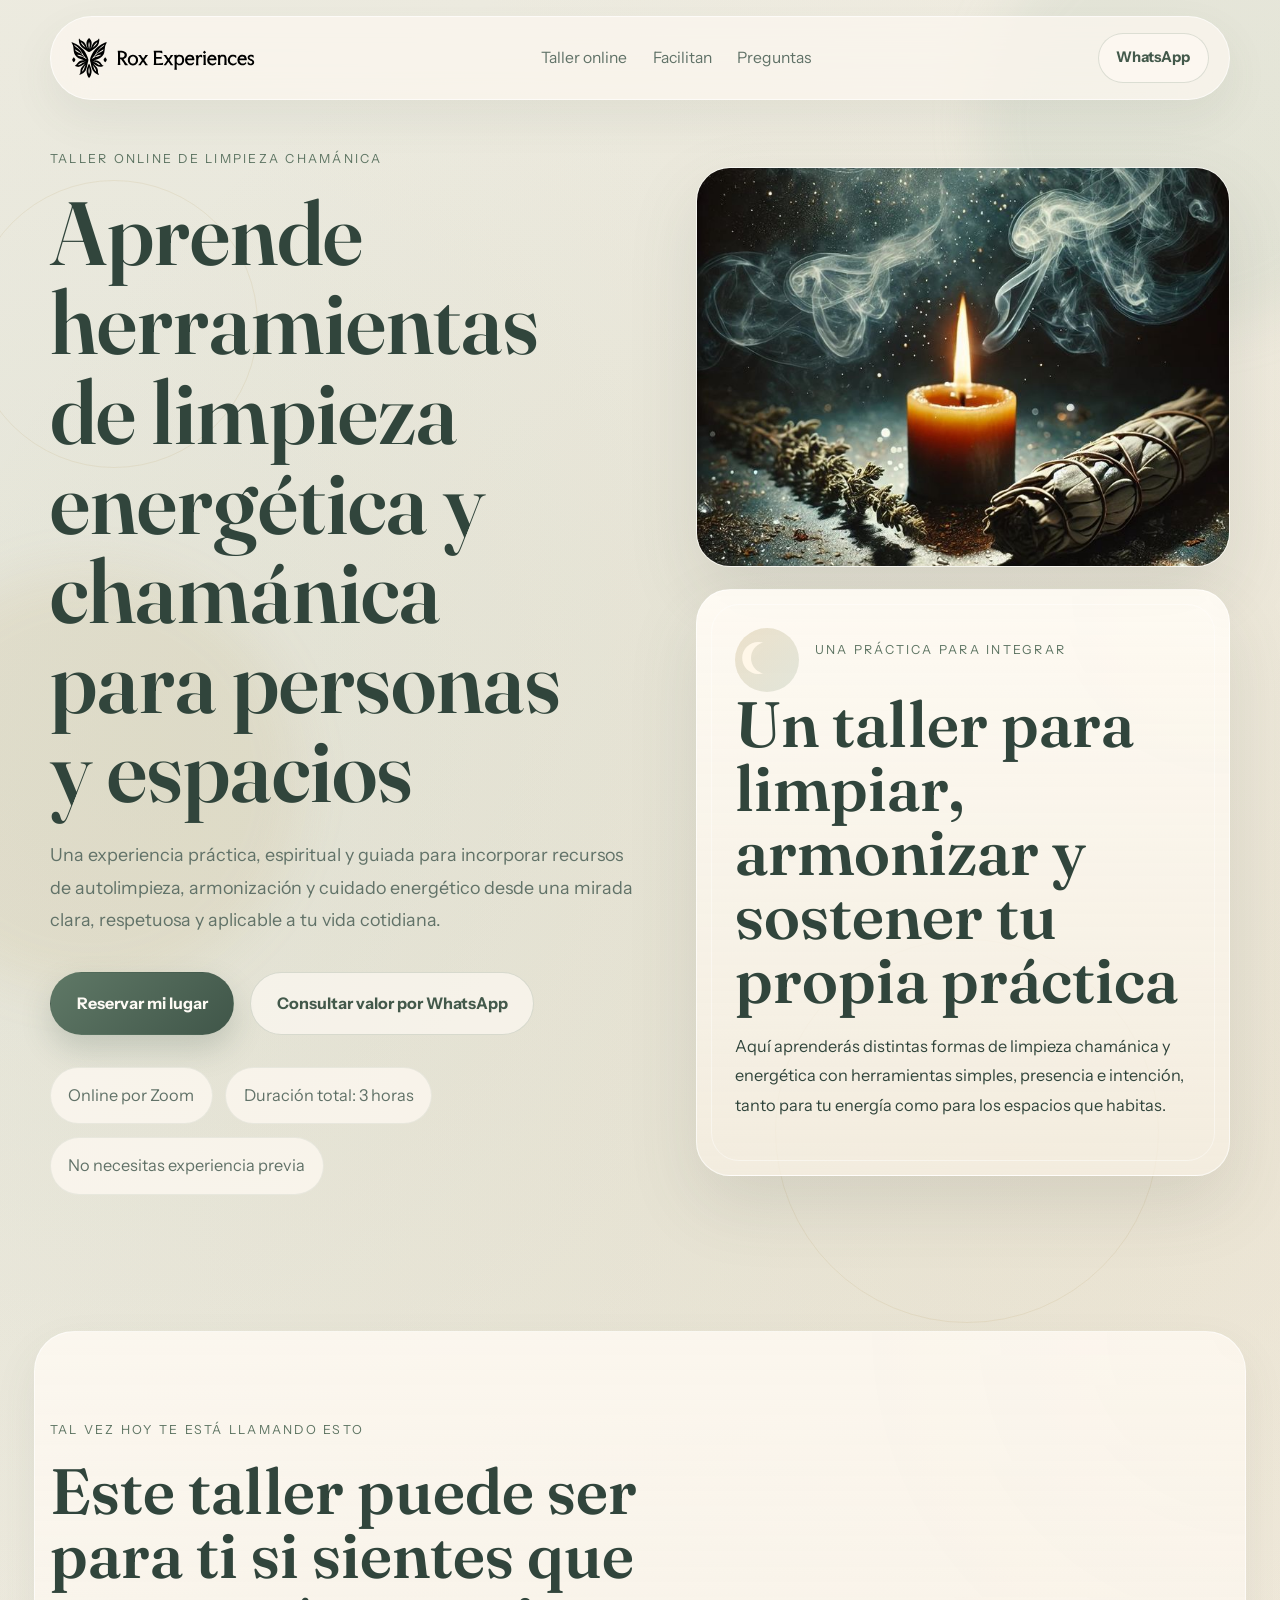
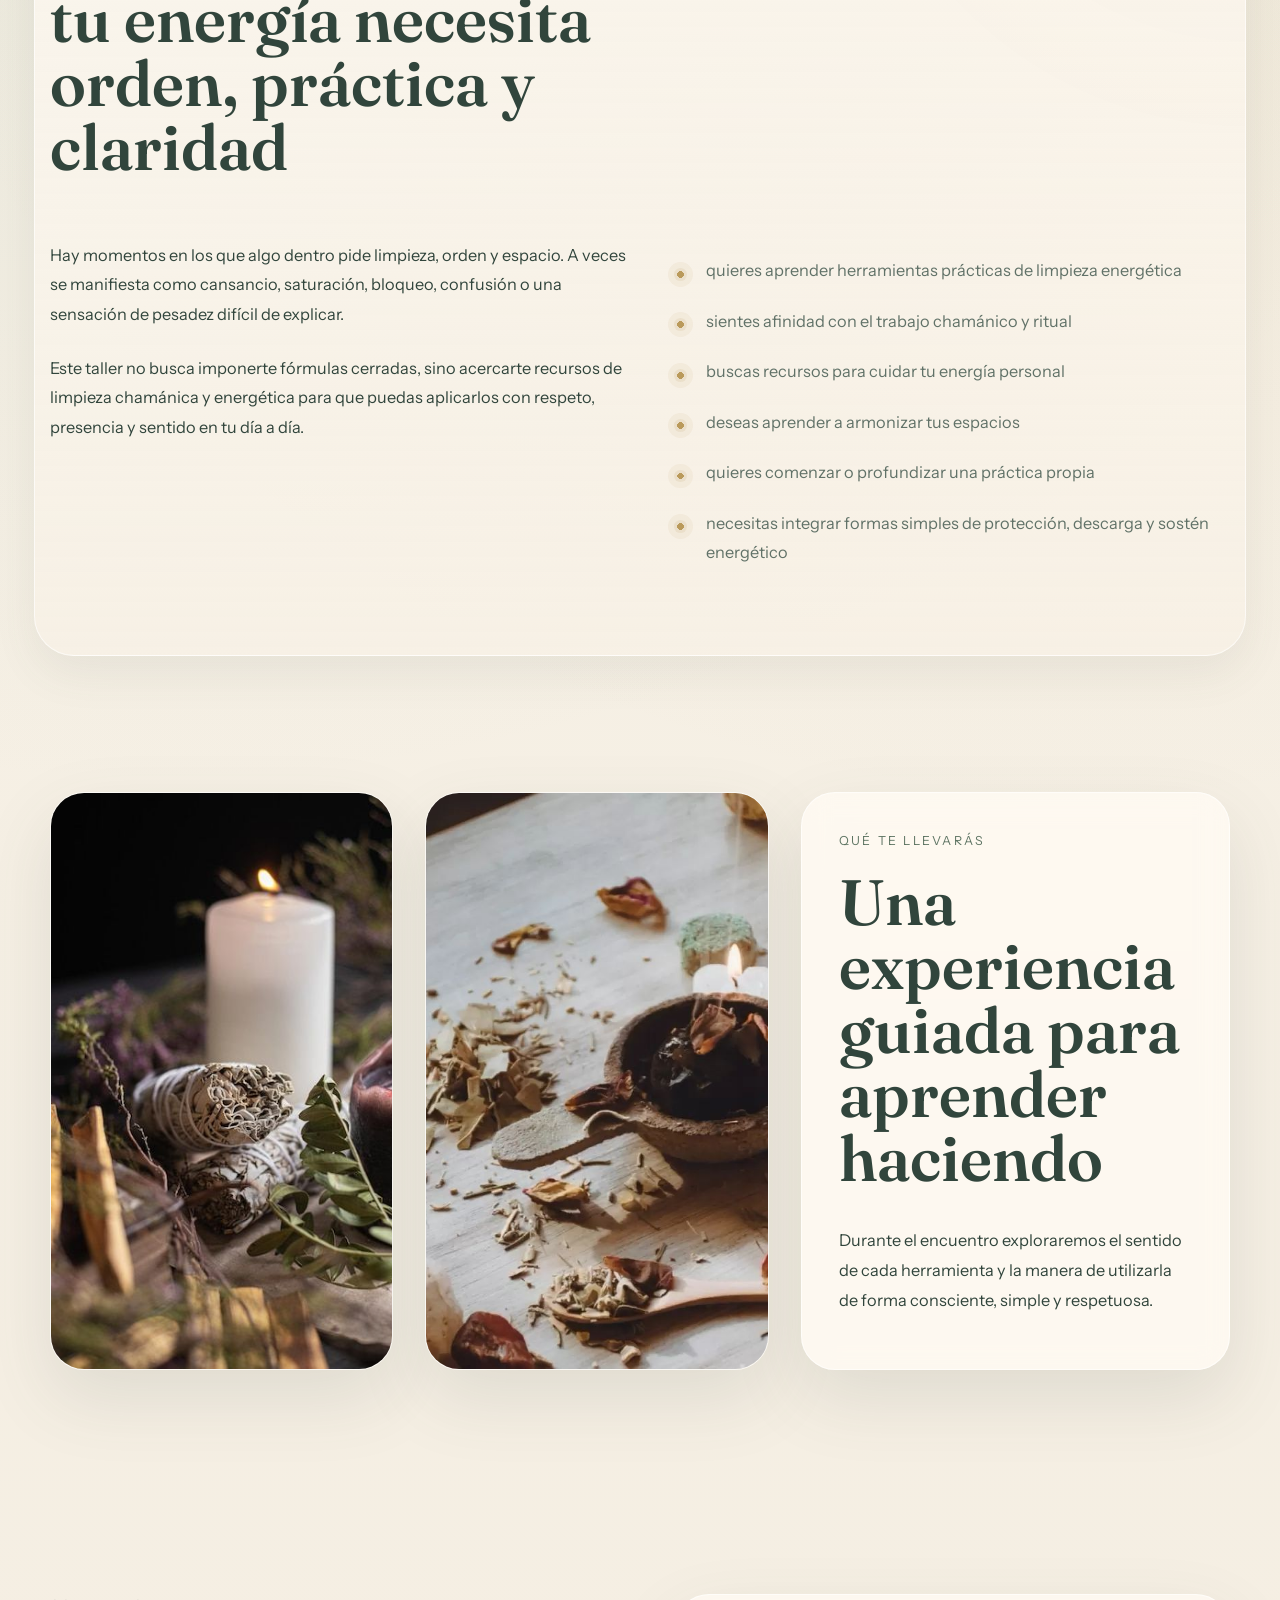
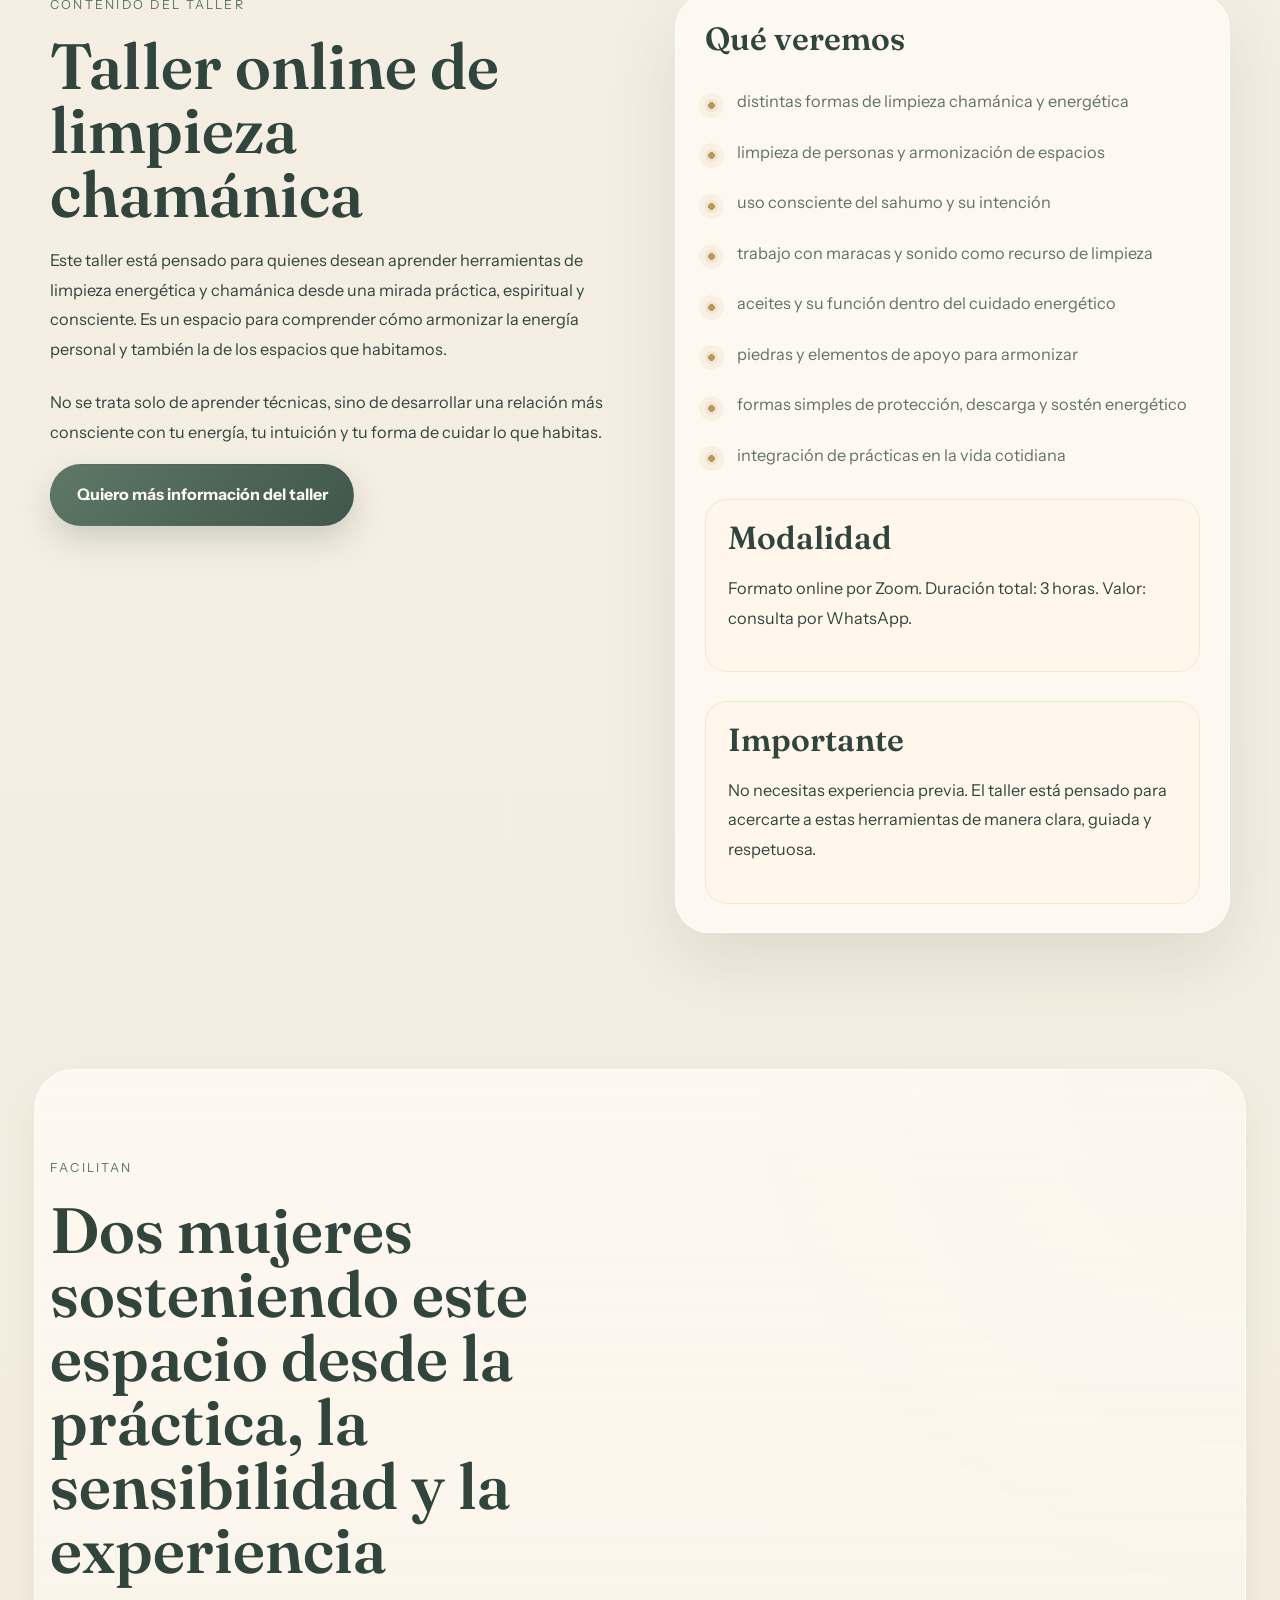
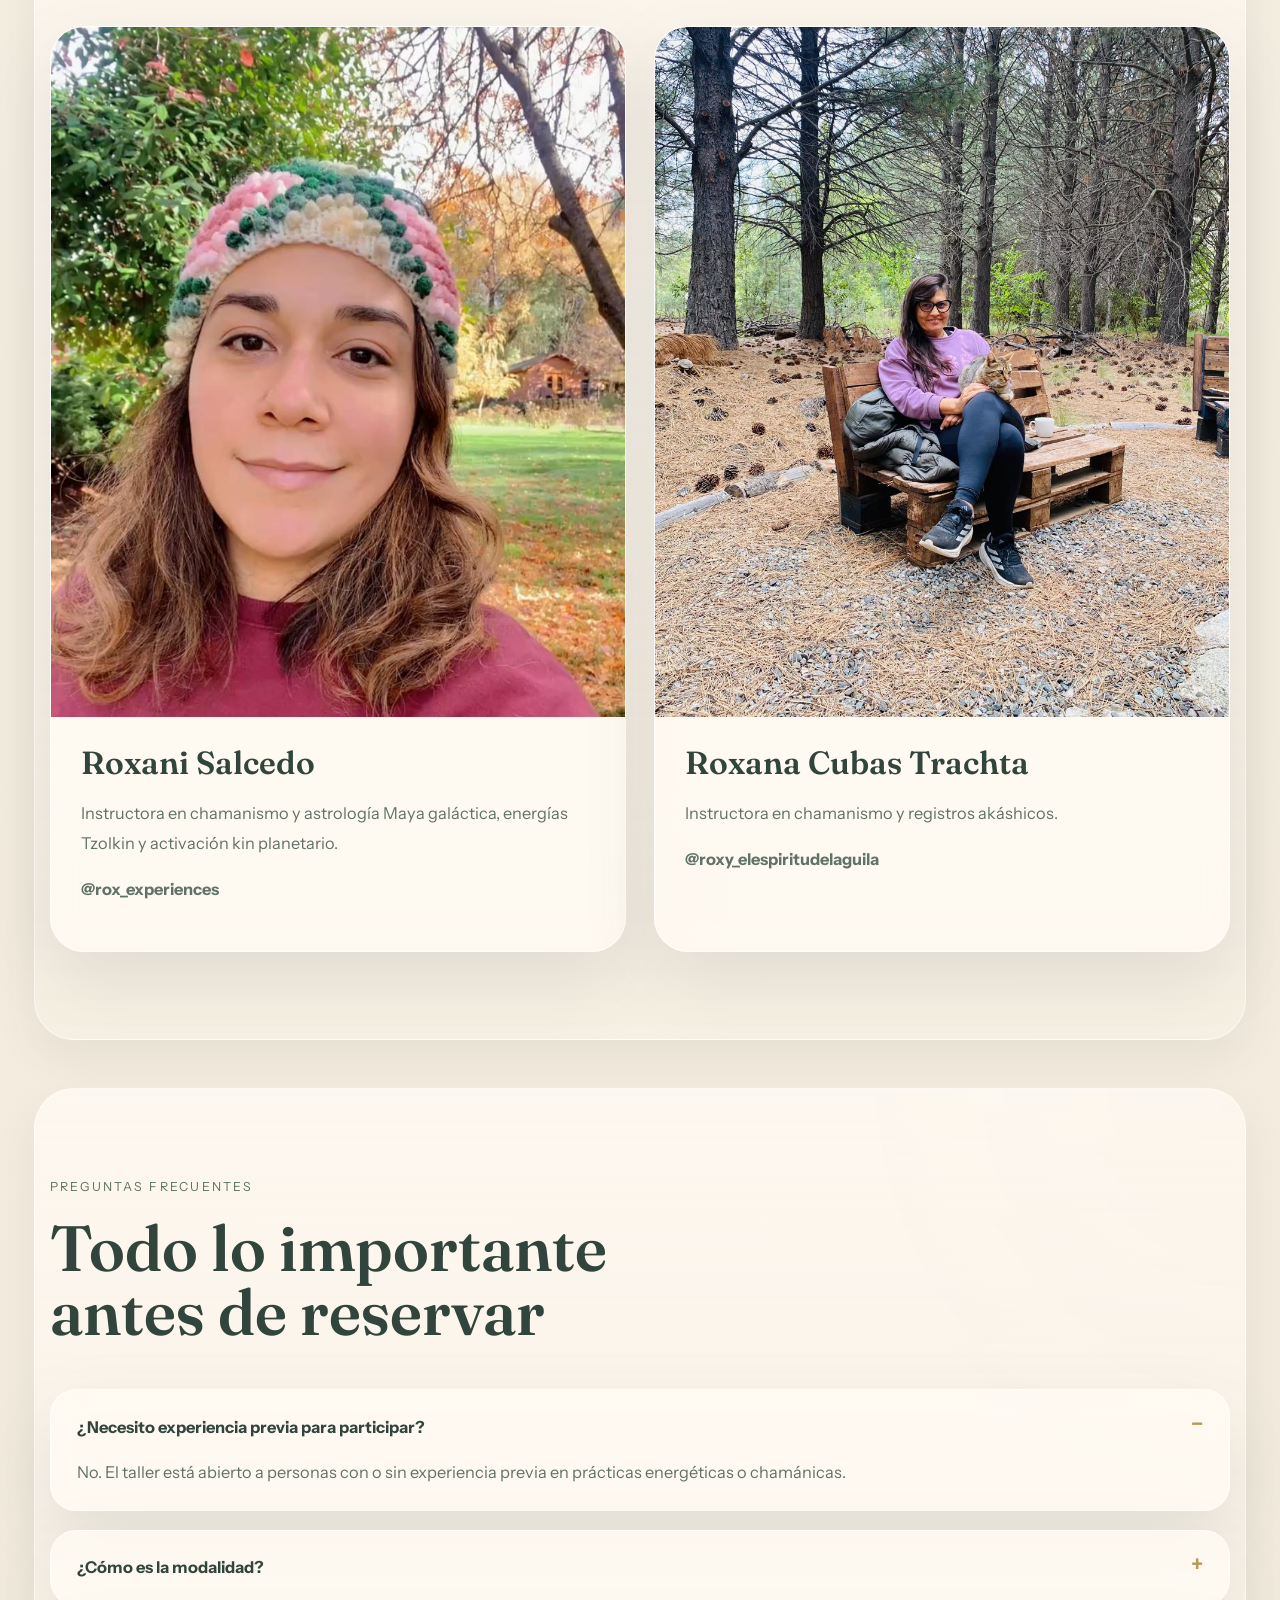
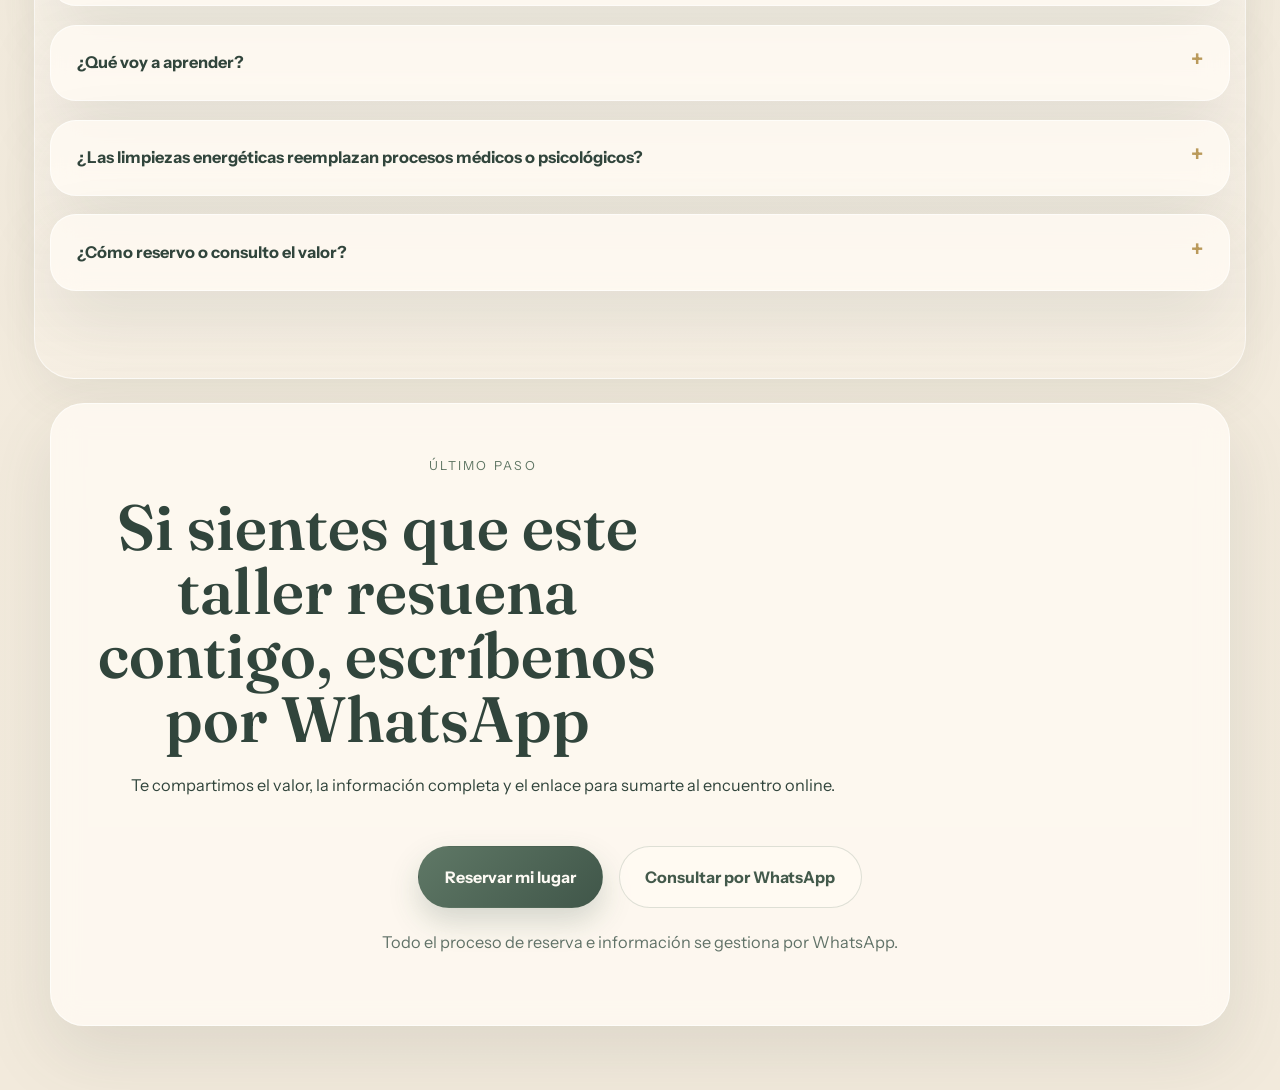
==== index.html @ ad27ef4a "Initial landing page for workshop" ====
<!DOCTYPE html>
<html lang="es">
  <head>
    <meta charset="UTF-8" />
    <meta name="viewport" content="width=device-width, initial-scale=1.0" />
    <title>Rox Experiences | Taller online de limpieza chamánica</title>
    <meta
      name="description"
      content="Taller online de limpieza chamánica para aprender herramientas de autolimpieza y armonización de personas y espacios."
    />
    <link rel="preconnect" href="https://fonts.googleapis.com" />
    <link rel="preconnect" href="https://fonts.gstatic.com" crossorigin />
    <link
      href="https://fonts.googleapis.com/css2?family=Fraunces:opsz,wght@9..144,500;9..144,600;9..144,700&family=Instrument+Sans:wght@400;500;600;700&display=swap"
      rel="stylesheet"
    />
    <link rel="stylesheet" href="styles.css" />
  </head>
  <body>
    <div class="page-shell">
      <header class="site-header">
        <a class="brand brand-logo" href="#top" aria-label="Rox Experiences">
          <img src="logo-rox-horizontal.svg" alt="Rox Experiences" />
        </a>
        <nav class="site-nav" aria-label="Principal">
          <a href="#taller">Taller online</a>
          <a href="#facilitan">Facilitan</a>
          <a href="#faq">Preguntas</a>
        </nav>
        <a
          class="button button-small button-outline"
          href="https://wa.me/5491169047724?text=Hola%20Rox%2C%20quiero%20informaci%C3%B3n%20del%20taller%20online%20de%20limpieza%20cham%C3%A1nica."
          target="_blank"
          rel="noreferrer"
          >WhatsApp</a
        >
      </header>

      <main id="top">
        <section class="hero section">
          <div class="hero-orbit hero-orbit-left" aria-hidden="true"></div>
          <div class="hero-orbit hero-orbit-right" aria-hidden="true"></div>

          <div class="hero-copy">
            <p class="eyebrow">Taller online de limpieza chamánica</p>
            <h1>Aprende herramientas de limpieza energética y chamánica para personas y espacios</h1>
            <p class="lead">
              Una experiencia práctica, espiritual y guiada para incorporar recursos de
              autolimpieza, armonización y cuidado energético desde una mirada clara,
              respetuosa y aplicable a tu vida cotidiana.
            </p>
            <div class="hero-actions">
              <a
                class="button"
                href="https://wa.me/5491169047724?text=Hola%20Rox%2C%20quiero%20reservar%20mi%20lugar%20en%20el%20taller%20online%20de%20limpieza%20cham%C3%A1nica."
                target="_blank"
                rel="noreferrer"
                >Reservar mi lugar</a
              >
              <a
                class="button button-outline"
                href="https://wa.me/5491169047724?text=Hola%20Rox%2C%20quiero%20consultar%20el%20valor%20y%20m%C3%A1s%20informaci%C3%B3n%20del%20taller%20online."
                target="_blank"
                rel="noreferrer"
                >Consultar valor por WhatsApp</a
              >
            </div>
            <ul class="hero-highlights" aria-label="Datos del taller">
              <li>Online por Zoom</li>
              <li>Duración total: 3 horas</li>
              <li>No necesitas experiencia previa</li>
            </ul>
          </div>

          <div class="hero-visual">
            <figure class="hero-image-card hero-image-card-wide">
              <img src="limpieza-hero.jpg" alt="Elementos de limpieza energética y sahumo" />
            </figure>
            <div class="hero-card">
              <div class="hero-card-top">
                <div class="symbol symbol-moon" aria-hidden="true"></div>
                <p class="card-kicker">Una práctica para integrar</p>
              </div>
              <h2>Un taller para limpiar, armonizar y sostener tu propia práctica</h2>
              <p>
                Aquí aprenderás distintas formas de limpieza chamánica y energética con
                herramientas simples, presencia e intención, tanto para tu energía como
                para los espacios que habitas.
              </p>
            </div>
          </div>
        </section>

        <section class="section section-soft" id="identificacion">
          <div class="section-heading">
            <p class="eyebrow">Tal vez hoy te está llamando esto</p>
            <h2>Este taller puede ser para ti si sientes que tu energía necesita orden, práctica y claridad</h2>
          </div>
          <div class="two-column spacious-grid">
            <div class="text-block">
              <p>
                Hay momentos en los que algo dentro pide limpieza, orden y espacio. A
                veces se manifiesta como cansancio, saturación, bloqueo, confusión o una
                sensación de pesadez difícil de explicar.
              </p>
              <p>
                Este taller no busca imponerte fórmulas cerradas, sino acercarte recursos
                de limpieza chamánica y energética para que puedas aplicarlos con respeto,
                presencia y sentido en tu día a día.
              </p>
            </div>
            <ul class="check-list spacious-list">
              <li>quieres aprender herramientas prácticas de limpieza energética</li>
              <li>sientes afinidad con el trabajo chamánico y ritual</li>
              <li>buscas recursos para cuidar tu energía personal</li>
              <li>deseas aprender a armonizar tus espacios</li>
              <li>quieres comenzar o profundizar una práctica propia</li>
              <li>necesitas integrar formas simples de protección, descarga y sostén energético</li>
            </ul>
          </div>
        </section>

        <section class="section image-band-section">
          <div class="image-band">
            <figure class="ritual-shot tall">
              <img src="limpieza-ritual.jpg" alt="Sahumo, vela y elementos rituales" />
            </figure>
            <figure class="ritual-shot">
              <img src="limpieza-detalle.jpg" alt="Detalle de elementos para una práctica de limpieza" />
            </figure>
            <div class="ritual-copy">
              <p class="eyebrow">Qué te llevarás</p>
              <h2>Una experiencia guiada para aprender haciendo</h2>
              <p>
                Durante el encuentro exploraremos el sentido de cada herramienta y la
                manera de utilizarla de forma consciente, simple y respetuosa.
              </p>
            </div>
          </div>
        </section>

        <section class="section" id="taller">
          <div class="detail-layout workshop-layout">
            <div class="detail-copy">
              <p class="eyebrow">Contenido del taller</p>
              <h2>Taller online de limpieza chamánica</h2>
              <p>
                Este taller está pensado para quienes desean aprender herramientas de
                limpieza energética y chamánica desde una mirada práctica, espiritual y
                consciente. Es un espacio para comprender cómo armonizar la energía
                personal y también la de los espacios que habitamos.
              </p>
              <p>
                No se trata solo de aprender técnicas, sino de desarrollar una relación
                más consciente con tu energía, tu intuición y tu forma de cuidar lo que
                habitas.
              </p>
              <a
                class="button"
                href="https://wa.me/5491169047724?text=Hola%20Rox%2C%20quiero%20m%C3%A1s%20informaci%C3%B3n%20del%20taller%20online%20de%20limpieza%20cham%C3%A1nica."
                target="_blank"
                rel="noreferrer"
                >Quiero más información del taller</a
              >
            </div>

            <aside class="detail-panel detail-panel-wide">
              <div class="panel-block">
                <h3>Qué veremos</h3>
                <ul class="check-list spacious-list">
                  <li>distintas formas de limpieza chamánica y energética</li>
                  <li>limpieza de personas y armonización de espacios</li>
                  <li>uso consciente del sahumo y su intención</li>
                  <li>trabajo con maracas y sonido como recurso de limpieza</li>
                  <li>aceites y su función dentro del cuidado energético</li>
                  <li>piedras y elementos de apoyo para armonizar</li>
                  <li>formas simples de protección, descarga y sostén energético</li>
                  <li>integración de prácticas en la vida cotidiana</li>
                </ul>
              </div>
              <div class="panel-block panel-note">
                <h3>Modalidad</h3>
                <p>Formato online por Zoom. Duración total: 3 horas. Valor: consulta por WhatsApp.</p>
              </div>
              <div class="panel-block panel-note">
                <h3>Importante</h3>
                <p>
                  No necesitas experiencia previa. El taller está pensado para acercarte a
                  estas herramientas de manera clara, guiada y respetuosa.
                </p>
              </div>
            </aside>
          </div>
        </section>

        <section class="section section-soft" id="facilitan">
          <div class="section-heading narrow">
            <p class="eyebrow">Facilitan</p>
            <h2>Dos mujeres sosteniendo este espacio desde la práctica, la sensibilidad y la experiencia</h2>
          </div>

          <div class="facilitators-grid">
            <article class="facilitator-card">
              <figure class="facilitator-photo">
                <img src="roxani-salcedo.jpeg" alt="Roxani Salcedo" />
              </figure>
              <div class="facilitator-copy">
                <h3>Roxani Salcedo</h3>
                <p>
                  Instructora en chamanismo y astrología Maya galáctica, energías Tzolkin
                  y activación kin planetario.
                </p>
                <p class="facilitator-handle">@rox_experiences</p>
              </div>
            </article>

            <article class="facilitator-card">
              <figure class="facilitator-photo">
                <img src="roxana-cubas-trachta.jpeg" alt="Roxana Cubas Trachta" />
              </figure>
              <div class="facilitator-copy">
                <h3>Roxana Cubas Trachta</h3>
                <p>Instructora en chamanismo y registros akáshicos.</p>
                <p class="facilitator-handle">@roxy_elespiritudelaguila</p>
              </div>
            </article>
          </div>
        </section>

        <section class="section section-soft" id="faq">
          <div class="section-heading narrow">
            <p class="eyebrow">Preguntas frecuentes</p>
            <h2>Todo lo importante antes de reservar</h2>
          </div>
          <div class="faq-list">
            <details open>
              <summary>¿Necesito experiencia previa para participar?</summary>
              <p>
                No. El taller está abierto a personas con o sin experiencia previa en
                prácticas energéticas o chamánicas.
              </p>
            </details>
            <details>
              <summary>¿Cómo es la modalidad?</summary>
              <p>El taller se realiza online por Zoom y tiene una duración total de 3 horas.</p>
            </details>
            <details>
              <summary>¿Qué voy a aprender?</summary>
              <p>
                Aprenderás distintas formas de limpieza chamánica y energética para
                personas y espacios, junto con herramientas simples de armonización,
                protección y cuidado energético.
              </p>
            </details>
            <details>
              <summary>¿Las limpiezas energéticas reemplazan procesos médicos o psicológicos?</summary>
              <p>
                No. Esta propuesta acompaña desde una mirada energética y espiritual, pero
                no reemplaza procesos médicos, psiquiátricos o psicológicos cuando estos
                son necesarios.
              </p>
            </details>
            <details>
              <summary>¿Cómo reservo o consulto el valor?</summary>
              <p>
                Puedes hacerlo directamente desde los botones de esta página. Todos te
                llevan a WhatsApp para recibir la información y reservar tu lugar.
              </p>
            </details>
          </div>
        </section>

        <section class="section final-cta" id="cta-final">
          <div class="section-heading narrow">
            <p class="eyebrow">Último paso</p>
            <h2>Si sientes que este taller resuena contigo, escríbenos por WhatsApp</h2>
            <p>
              Te compartimos el valor, la información completa y el enlace para sumarte al
              encuentro online.
            </p>
          </div>
          <div class="cta-actions">
            <a
              class="button"
              href="https://wa.me/5491169047724?text=Hola%20Rox%2C%20quiero%20reservar%20mi%20lugar%20en%20el%20taller%20online%20de%20limpieza%20cham%C3%A1nica."
              target="_blank"
              rel="noreferrer"
              >Reservar mi lugar</a
            >
            <a
              class="button button-outline"
              href="https://wa.me/5491169047724?text=Hola%20Rox%2C%20quiero%20consultar%20el%20valor%20del%20taller%20online%20de%20limpieza%20cham%C3%A1nica."
              target="_blank"
              rel="noreferrer"
              >Consultar por WhatsApp</a
            >
          </div>
          <p class="cta-note">Todo el proceso de reserva e información se gestiona por WhatsApp.</p>
        </section>
      </main>
    </div>

    <script src="script.js"></script>
  </body>
</html>
---- styles.css ----
:root {
  --bg: #f5efe4;
  --surface: rgba(255, 250, 243, 0.82);
  --surface-strong: rgba(255, 251, 246, 0.92);
  --text: #31453c;
  --muted: #617268;
  --sage: #a4b8a5;
  --sage-deep: #5d7462;
  --forest: #43594b;
  --gold: #ba9a5b;
  --gold-soft: rgba(186, 154, 91, 0.18);
  --line: rgba(90, 111, 94, 0.14);
  --shadow: 0 28px 70px rgba(79, 88, 78, 0.13);
  --shadow-soft: 0 18px 44px rgba(79, 88, 78, 0.08);
  --radius: 34px;
  --radius-small: 22px;
  --container: min(1180px, calc(100vw - 2rem));
}

* {
  box-sizing: border-box;
}

html {
  scroll-behavior: smooth;
}

body {
  margin: 0;
  font-family: "Instrument Sans", sans-serif;
  background:
    radial-gradient(circle at 12% 10%, rgba(164, 184, 165, 0.24), transparent 24%),
    radial-gradient(circle at 85% 15%, rgba(186, 154, 91, 0.12), transparent 20%),
    linear-gradient(180deg, #f7f2e8 0%, #f2eadc 100%);
  color: var(--text);
  line-height: 1.82;
  overflow-x: hidden;
}

body::before,
body::after {
  content: "";
  position: fixed;
  z-index: -1;
  width: 420px;
  height: 420px;
  border-radius: 50%;
  filter: blur(24px);
  pointer-events: none;
}

body::before {
  top: -10%;
  right: -120px;
  background: rgba(164, 184, 165, 0.16);
}

body::after {
  bottom: -10%;
  left: -120px;
  background: rgba(186, 154, 91, 0.1);
}

a {
  color: inherit;
  text-decoration: none;
}

img {
  max-width: 100%;
}

.page-shell {
  width: var(--container);
  margin: 0 auto;
  padding-bottom: 4rem;
  position: relative;
}

.site-header {
  position: sticky;
  top: 1rem;
  z-index: 20;
  display: flex;
  align-items: center;
  justify-content: space-between;
  gap: 1rem;
  margin: 1rem auto 0;
  padding: 1rem 1.25rem;
  background: rgba(251, 246, 238, 0.76);
  backdrop-filter: blur(22px);
  border: 1px solid rgba(255, 255, 255, 0.64);
  border-radius: 999px;
  box-shadow: var(--shadow-soft);
}

.brand-logo {
  display: inline-flex;
  align-items: center;
}

.brand-logo img {
  display: block;
  height: 42px;
  width: auto;
}

.site-nav {
  display: flex;
  gap: 1.6rem;
  color: var(--muted);
  font-size: 0.98rem;
}

.site-nav a:hover {
  color: var(--sage-deep);
}

.section {
  padding: 7rem 0;
}

.section-soft {
  position: relative;
}

.section-soft::before {
  content: "";
  position: absolute;
  inset: 1.5rem -1rem;
  border-radius: 40px;
  background:
    linear-gradient(180deg, rgba(255, 250, 243, 0.82), rgba(249, 242, 231, 0.58)),
    radial-gradient(circle at top right, rgba(186, 154, 91, 0.08), transparent 28%);
  border: 1px solid rgba(255, 255, 255, 0.6);
  box-shadow: var(--shadow-soft);
  z-index: -1;
}

.hero {
  position: relative;
  display: grid;
  grid-template-columns: 1.05fr 0.95fr;
  gap: 3.5rem;
  align-items: center;
  min-height: calc(100vh - 8rem);
  padding-top: 3rem;
}

.hero-orbit {
  position: absolute;
  border-radius: 50%;
  border: 1px solid rgba(186, 154, 91, 0.14);
  pointer-events: none;
  animation: drift 12s ease-in-out infinite;
}

.hero-orbit-left {
  width: 18rem;
  height: 18rem;
  left: -5rem;
  top: 5rem;
}

.hero-orbit-right {
  width: 24rem;
  height: 24rem;
  right: 6%;
  bottom: -1rem;
  animation-delay: -4s;
}

.eyebrow,
.card-kicker {
  margin: 0 0 1.1rem;
  text-transform: uppercase;
  letter-spacing: 0.18em;
  font-size: 0.78rem;
  color: var(--sage-deep);
}

h1,
h2,
h3 {
  margin: 0 0 1.25rem;
  font-family: "Fraunces", serif;
  font-weight: 600;
  line-height: 1;
}

h1 {
  font-size: clamp(3.5rem, 7vw, 6rem);
  max-width: 9.5ch;
}

h2 {
  font-size: clamp(2.6rem, 5vw, 4.15rem);
  max-width: 14ch;
}

h3 {
  font-size: 2rem;
}

p,
li,
summary {
  font-size: 1.02rem;
}

.lead {
  max-width: 60ch;
  font-size: 1.12rem;
  color: var(--muted);
  margin-top: 1.5rem;
}

.hero-copy,
.hero-visual,
.hero-card,
.detail-copy,
.detail-panel,
.facilitator-card,
.faq-list details,
.final-cta,
.ritual-copy {
  animation: rise 700ms ease both;
}

.hero-visual {
  display: grid;
  gap: 1.35rem;
}

.hero-actions,
.cta-actions {
  display: flex;
  flex-wrap: wrap;
  gap: 1rem;
  margin-top: 2.2rem;
}

.button {
  display: inline-flex;
  align-items: center;
  justify-content: center;
  min-height: 54px;
  padding: 0.98rem 1.6rem;
  border-radius: 999px;
  background: linear-gradient(135deg, #5f7866 0%, #405649 100%);
  color: #fdfaf4;
  font-weight: 700;
  border: 1px solid transparent;
  box-shadow: 0 14px 30px rgba(74, 97, 81, 0.22);
  transition: transform 180ms ease, box-shadow 180ms ease;
}

.button:hover,
.button:focus-visible {
  transform: translateY(-2px);
  box-shadow: 0 20px 36px rgba(74, 97, 81, 0.28);
}

.button-outline {
  background: rgba(255, 251, 245, 0.65);
  color: var(--forest);
  border-color: rgba(93, 116, 98, 0.2);
  box-shadow: none;
}

.button-small {
  min-height: 42px;
  padding: 0.65rem 1.1rem;
  font-size: 0.92rem;
}

.hero-highlights,
.check-list {
  list-style: none;
  padding: 0;
  margin: 2rem 0 0;
}

.hero-highlights {
  display: flex;
  flex-wrap: wrap;
  gap: 0.8rem;
}

.hero-highlights li {
  padding: 0.82rem 1.08rem;
  background: rgba(255, 250, 243, 0.72);
  border-radius: 999px;
  border: 1px solid rgba(93, 116, 98, 0.1);
  color: var(--muted);
}

.check-list {
  display: grid;
  gap: 1.15rem;
}

.check-list li {
  position: relative;
  padding-left: 2rem;
  color: var(--muted);
}

.check-list li::before {
  content: "";
  position: absolute;
  left: 0;
  top: 0.72rem;
  width: 0.8rem;
  height: 0.8rem;
  border-radius: 50%;
  background: radial-gradient(circle, var(--gold) 0 35%, rgba(186, 154, 91, 0.2) 36% 100%);
  box-shadow: 0 0 0 6px rgba(186, 154, 91, 0.08);
}

.hero-card,
.detail-panel,
.facilitator-card,
.faq-list details,
.final-cta,
.ritual-copy {
  background: var(--surface);
  border: 1px solid rgba(255, 255, 255, 0.62);
  box-shadow: var(--shadow);
  backdrop-filter: blur(14px);
}

.hero-image-card,
.ritual-shot,
.facilitator-photo {
  margin: 0;
  overflow: hidden;
  border-radius: var(--radius);
  border: 1px solid rgba(255, 255, 255, 0.62);
  box-shadow: var(--shadow);
}

.hero-image-card {
  aspect-ratio: 4 / 3;
}

.hero-image-card-wide {
  min-height: 360px;
}

.hero-image-card img,
.ritual-shot img,
.facilitator-photo img {
  width: 100%;
  height: 100%;
  display: block;
  object-fit: cover;
}

.hero-card {
  position: relative;
  padding: 2.35rem;
  border-radius: var(--radius);
  background:
    linear-gradient(180deg, rgba(255, 251, 244, 0.94), rgba(246, 239, 226, 0.76)),
    radial-gradient(circle at top right, rgba(186, 154, 91, 0.1), transparent 28%);
}

.hero-card::after {
  content: "";
  position: absolute;
  inset: 14px;
  border-radius: 28px;
  border: 1px solid rgba(255, 255, 255, 0.42);
  pointer-events: none;
}

.hero-card-top {
  display: flex;
  align-items: center;
  gap: 1rem;
}

.symbol {
  width: 4rem;
  height: 4rem;
  border-radius: 50%;
  background: linear-gradient(135deg, rgba(186, 154, 91, 0.26), rgba(164, 184, 165, 0.3));
  position: relative;
  flex: 0 0 auto;
}

.symbol-moon::after {
  content: "";
  position: absolute;
  width: 2rem;
  height: 2rem;
  top: 0.9rem;
  left: 1.05rem;
  border-radius: 50%;
  box-shadow: -0.55rem 0 0 0 #fff7e8;
}

.section-heading {
  max-width: 64rem;
  margin-bottom: 2.8rem;
}

.section-heading.narrow {
  max-width: 50rem;
}

.two-column,
.detail-layout,
.image-band,
.facilitators-grid {
  display: grid;
  gap: 2rem;
}

.two-column,
.detail-layout {
  grid-template-columns: minmax(0, 1.02fr) minmax(320px, 0.98fr);
}

.spacious-grid {
  gap: 2.8rem;
  align-items: start;
}

.text-block p + p {
  margin-top: 1.5rem;
}

.spacious-list {
  gap: 1.3rem;
}

.image-band {
  grid-template-columns: 0.8fr 0.8fr 1fr;
  align-items: stretch;
}

.ritual-shot {
  min-height: 340px;
}

.ritual-shot.tall {
  min-height: 420px;
}

.ritual-copy {
  border-radius: var(--radius);
  padding: 2.3rem;
  display: flex;
  flex-direction: column;
  justify-content: center;
}

.workshop-layout {
  gap: 3rem;
}

.detail-copy {
  padding-right: 1rem;
}

.detail-copy p + p {
  margin-top: 1.45rem;
}

.detail-panel {
  padding: 1.8rem;
  border-radius: var(--radius);
}

.panel-block + .panel-block {
  margin-top: 1.8rem;
}

.panel-note {
  padding: 1.35rem;
  border-radius: var(--radius-small);
  background: rgba(255, 248, 236, 0.9);
  border: 1px solid rgba(186, 154, 91, 0.18);
}

.facilitators-grid {
  grid-template-columns: repeat(2, minmax(0, 1fr));
  gap: 1.7rem;
}

.facilitator-card {
  border-radius: var(--radius);
  overflow: hidden;
}

.facilitator-photo {
  aspect-ratio: 4 / 4.8;
  border-radius: 0;
  box-shadow: none;
  border: none;
}

.facilitator-copy {
  padding: 1.9rem;
}

.facilitator-copy p {
  color: var(--muted);
}

.facilitator-handle {
  margin-top: 1rem;
  color: var(--sage-deep);
  font-weight: 700;
}

.faq-list {
  display: grid;
  gap: 1.15rem;
}

.faq-list details {
  border-radius: 26px;
  padding: 1.4rem 1.6rem;
}

.faq-list summary {
  cursor: pointer;
  font-weight: 700;
  list-style: none;
  position: relative;
  padding-right: 2rem;
}

.faq-list summary::-webkit-details-marker {
  display: none;
}

.faq-list summary::after {
  content: "+";
  position: absolute;
  right: 0;
  top: 0;
  color: var(--gold);
  font-size: 1.4rem;
  line-height: 1;
}

.faq-list details[open] summary::after {
  content: "−";
}

.faq-list details p {
  margin: 1rem 0 0;
  color: var(--muted);
}

.final-cta {
  border-radius: var(--radius);
  padding: 3.2rem 2rem;
  text-align: center;
}

.cta-actions {
  justify-content: center;
}

.cta-note {
  margin-top: 1.2rem;
  color: var(--muted);
}

@keyframes rise {
  from {
    opacity: 0;
    transform: translateY(26px);
  }

  to {
    opacity: 1;
    transform: translateY(0);
  }
}

@keyframes drift {
  0%,
  100% {
    transform: translate3d(0, 0, 0) scale(1);
  }

  50% {
    transform: translate3d(0, -10px, 0) scale(1.03);
  }
}

@media (max-width: 980px) {
  .site-header {
    border-radius: 32px;
    padding: 1rem;
    flex-wrap: wrap;
    justify-content: center;
  }

  .site-nav {
    order: 3;
    flex-wrap: wrap;
    justify-content: center;
  }

  .hero,
  .two-column,
  .detail-layout,
  .image-band,
  .facilitators-grid {
    grid-template-columns: 1fr;
  }

  .hero {
    min-height: auto;
    gap: 2.4rem;
  }

  .detail-copy {
    padding-right: 0;
  }
}

@media (max-width: 640px) {
  .page-shell {
    width: min(100vw - 1rem, 100%);
  }

  .site-header {
    position: static;
  }

  .brand-logo img {
    height: 34px;
  }

  .section {
    padding: 4.8rem 0;
  }

  h1 {
    font-size: 3rem;
  }

  h2 {
    font-size: 2.45rem;
  }

  .hero-actions,
  .cta-actions {
    flex-direction: column;
  }

  .button,
  .button-outline {
    width: 100%;
  }

  .hero-card,
  .detail-panel,
  .ritual-copy,
  .facilitator-copy,
  .faq-list details,
  .final-cta {
    padding: 1.4rem;
  }

  .hero-highlights {
    flex-direction: column;
  }

  .hero-orbit {
    display: none;
  }
}
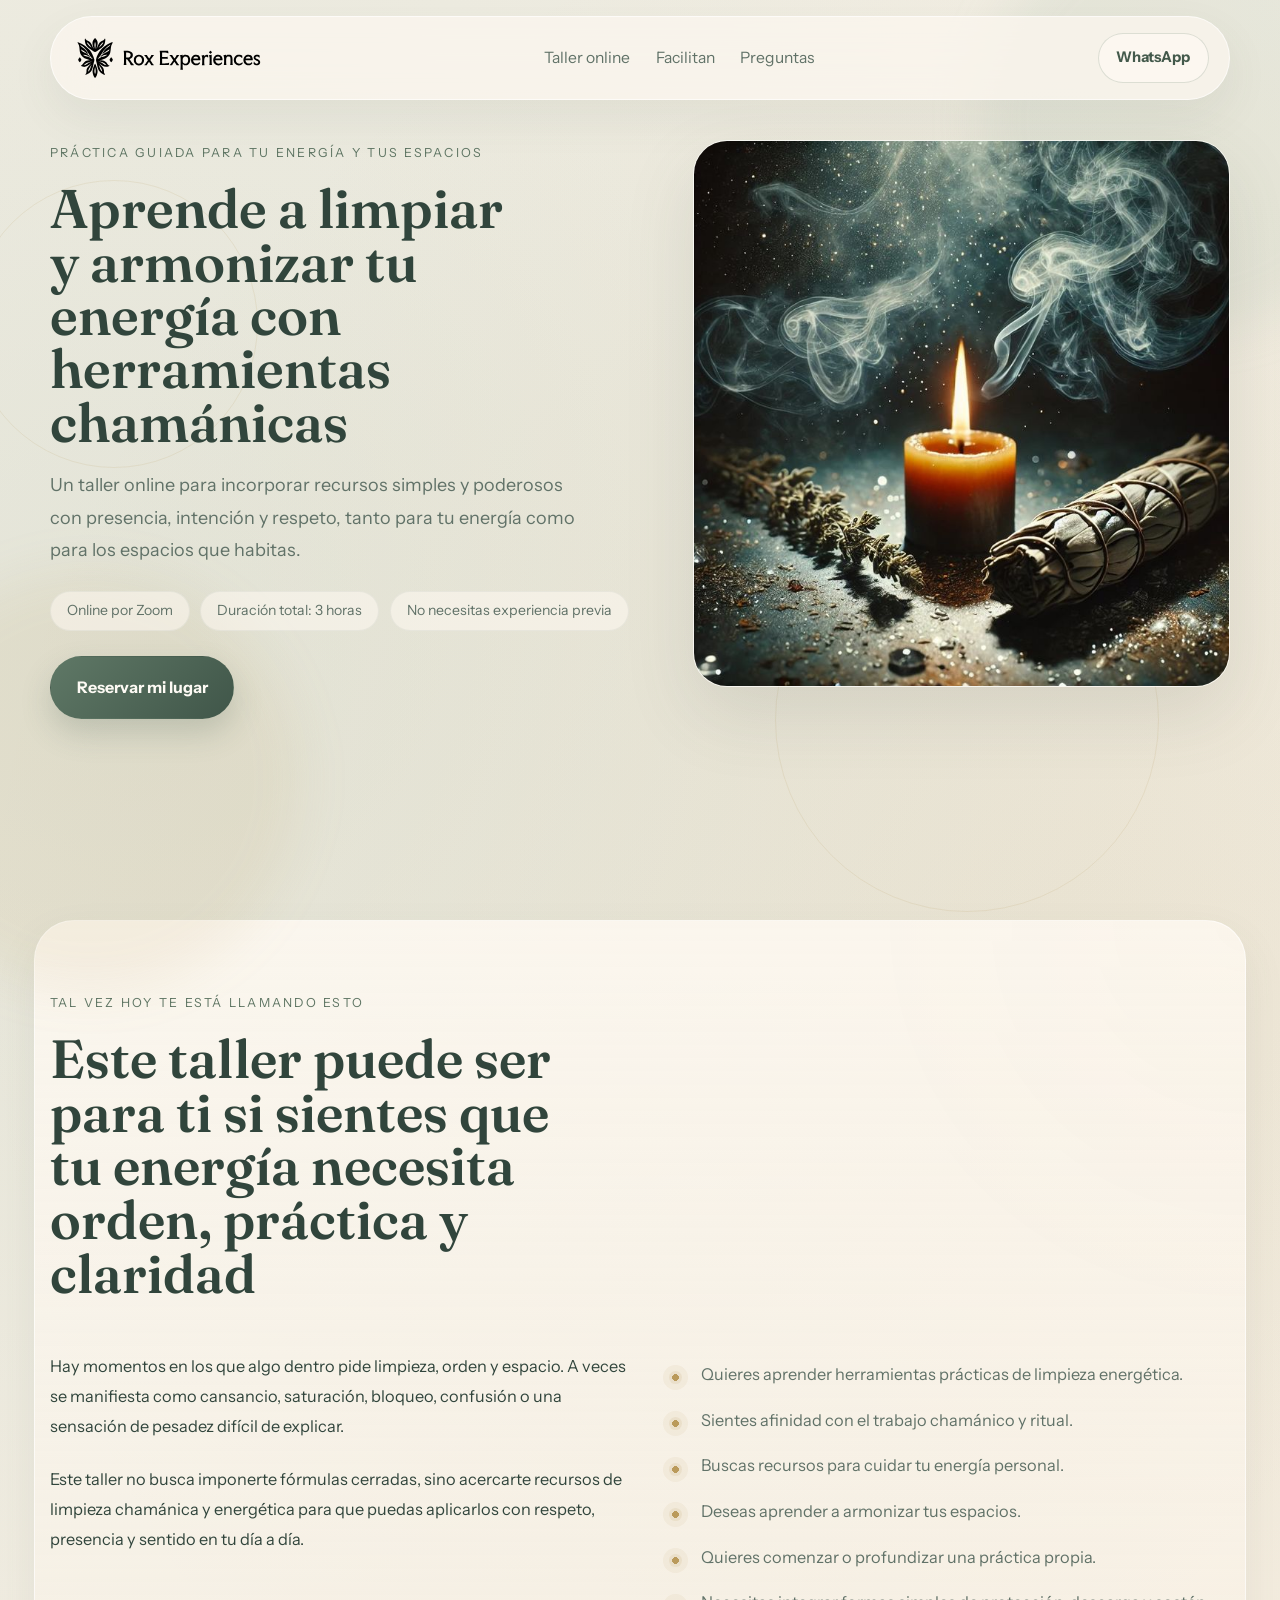
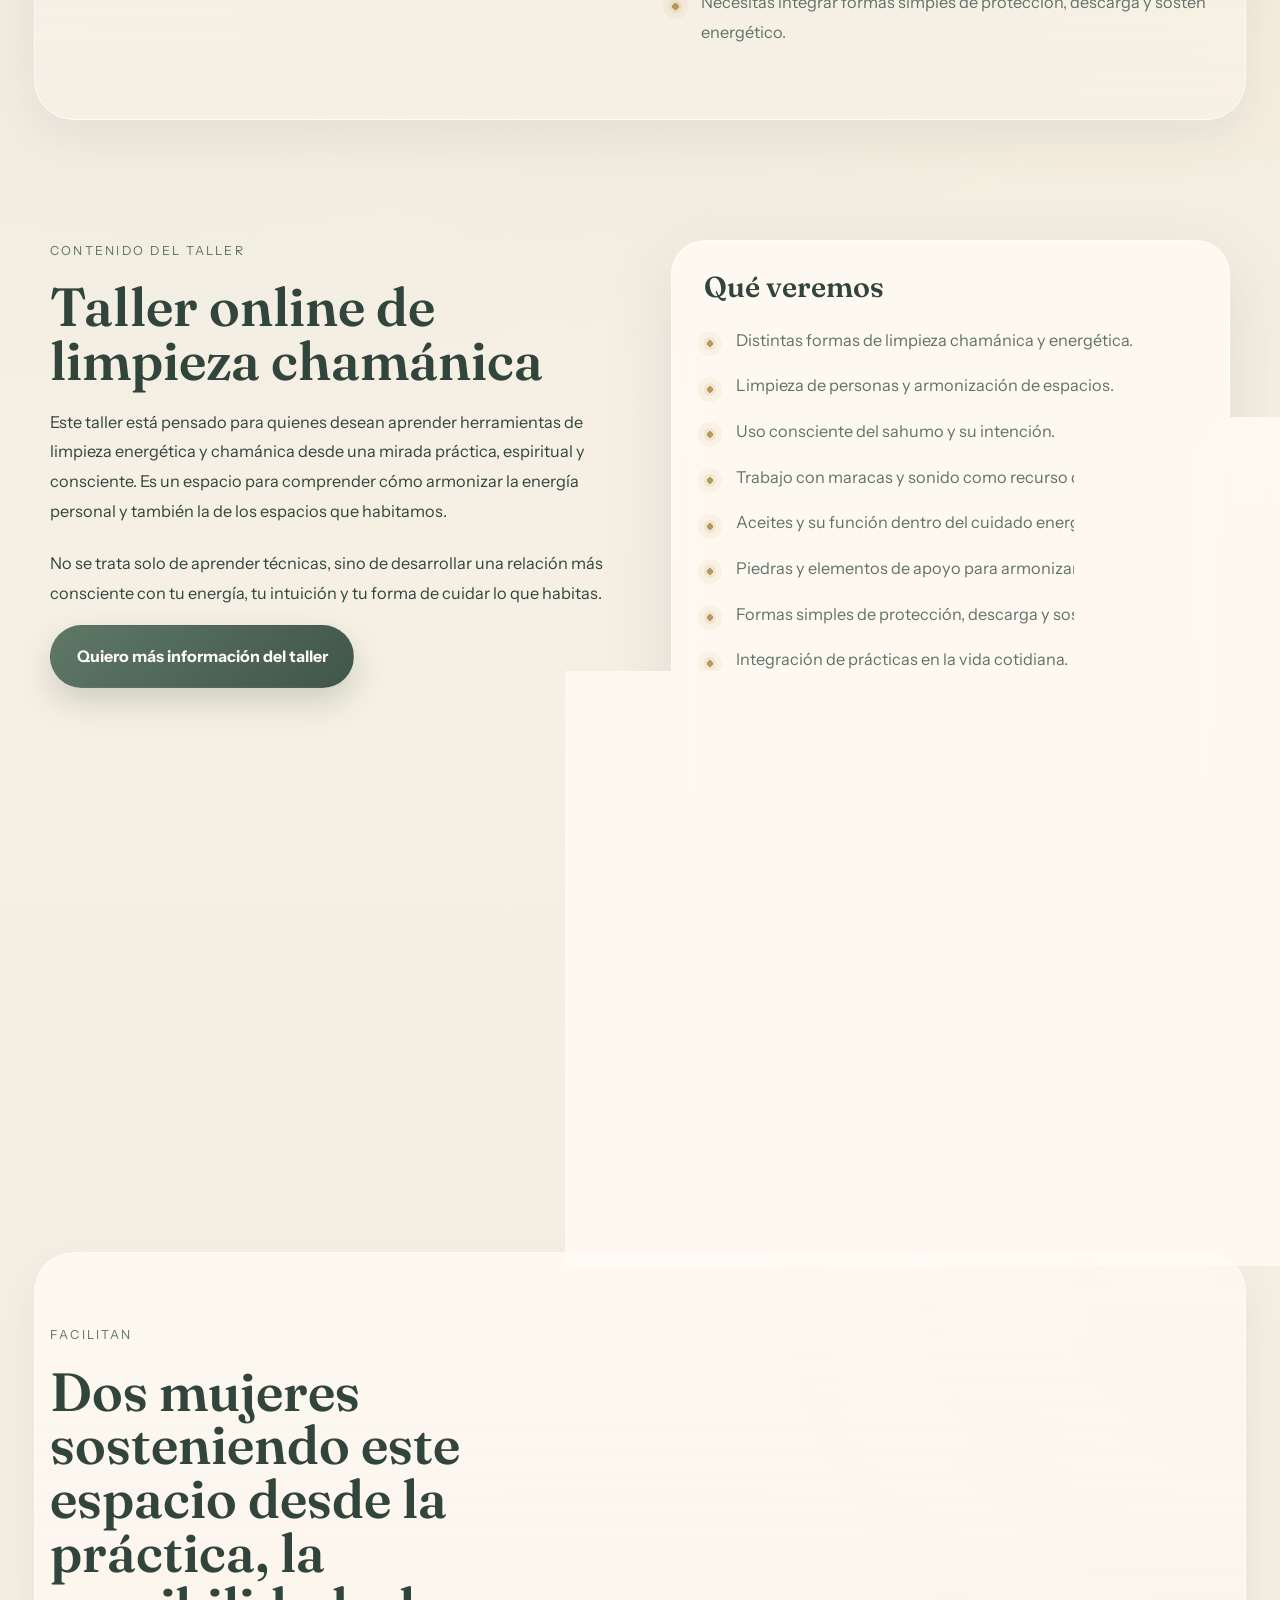
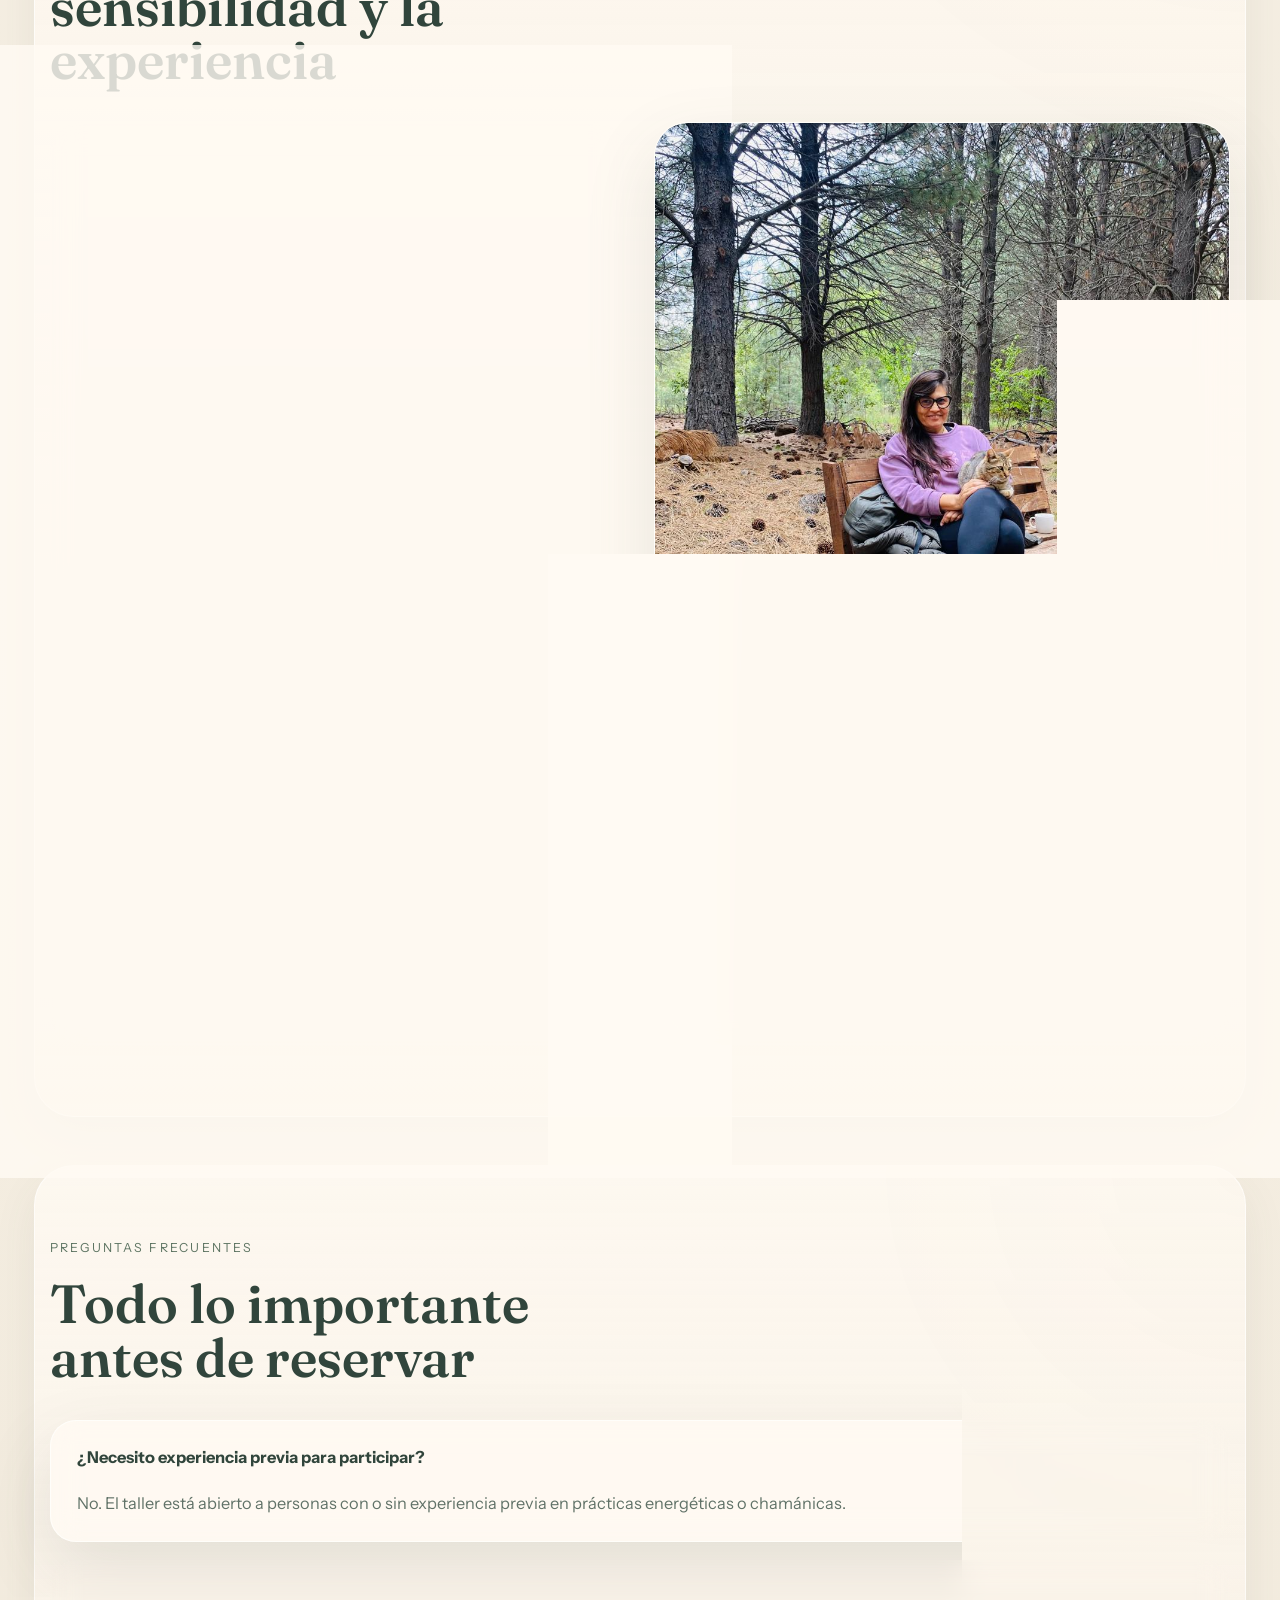
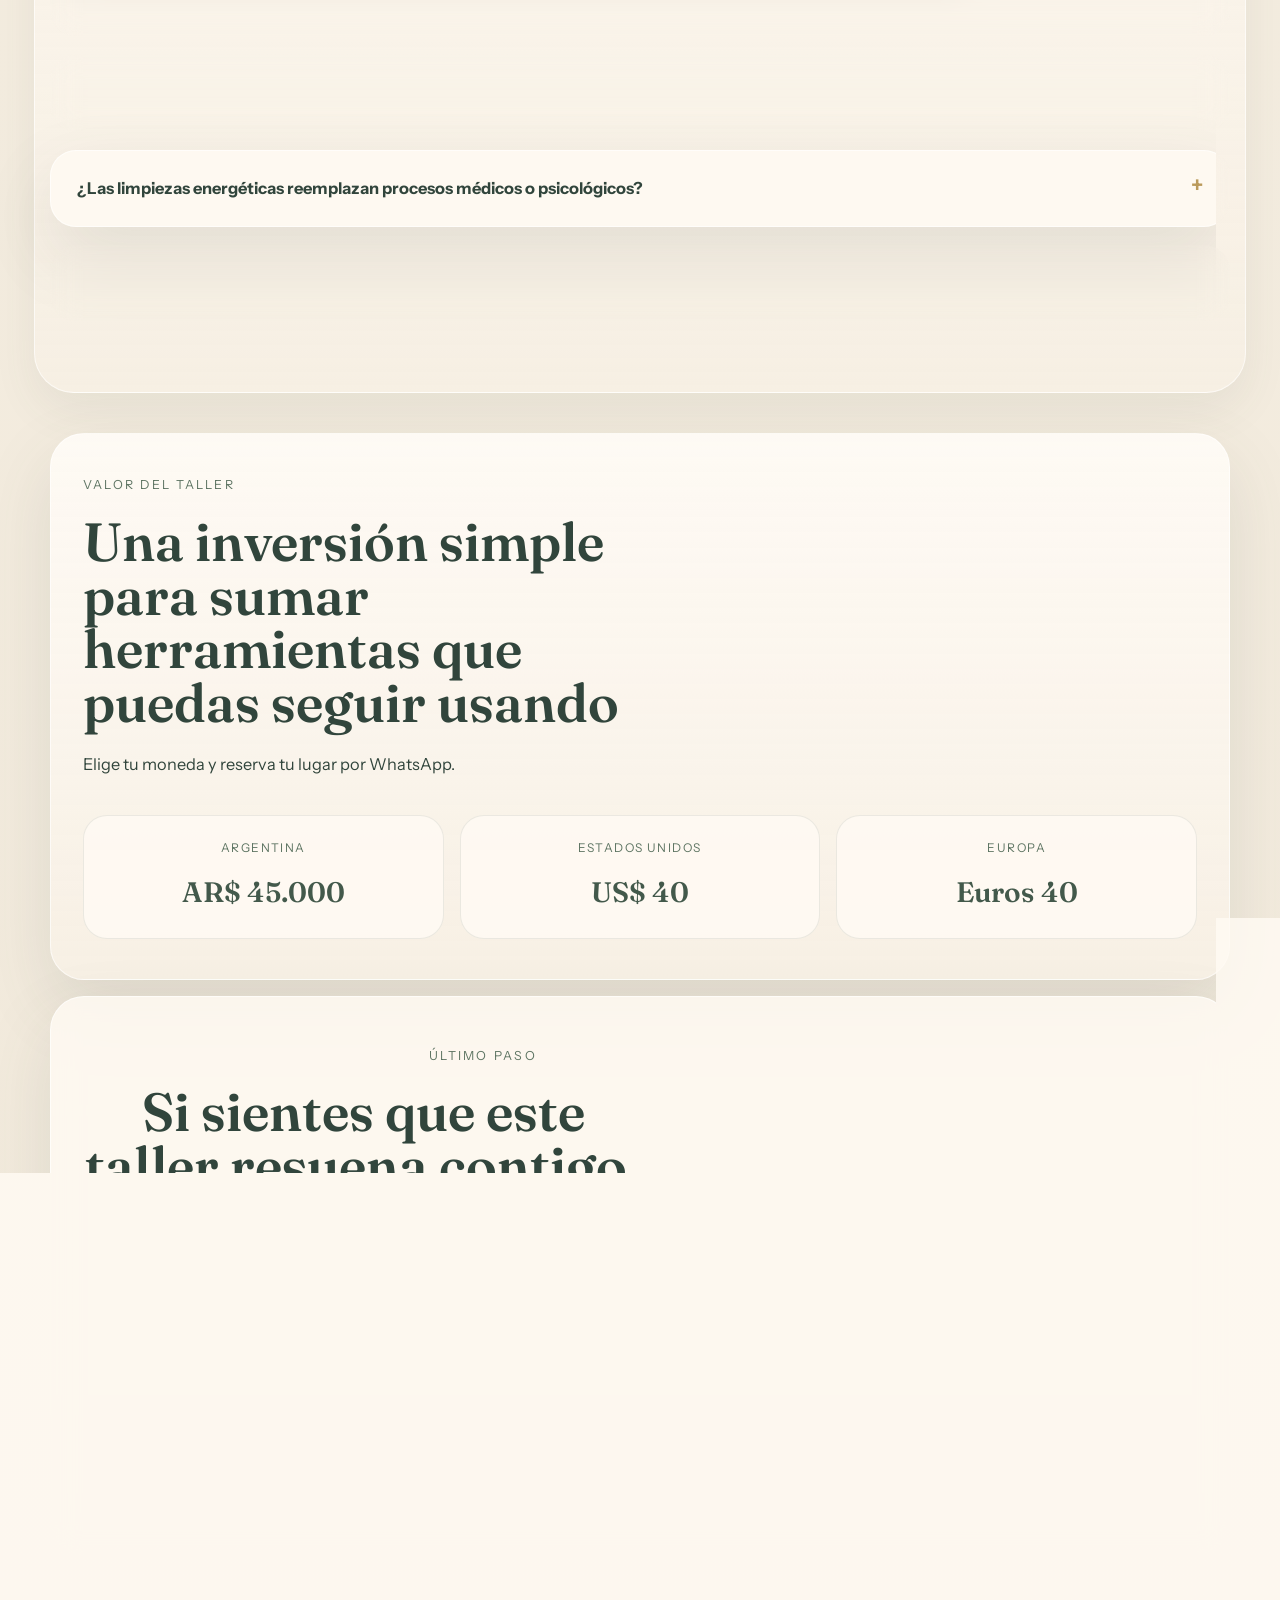
==== commit 2253df40: "Refine workshop landing UI and hero layout" ====
--- a/index.html
+++ b/index.html
@@ -42,13 +42,18 @@
           <div class="hero-orbit hero-orbit-right" aria-hidden="true"></div>
 
           <div class="hero-copy">
-            <p class="eyebrow">Taller online de limpieza chamánica</p>
-            <h1>Aprende herramientas de limpieza energética y chamánica para personas y espacios</h1>
+            <p class="eyebrow">Práctica guiada para tu energía y tus espacios</p>
+            <h1>Aprende a limpiar y armonizar tu energía con herramientas chamánicas</h1>
             <p class="lead">
-              Una experiencia práctica, espiritual y guiada para incorporar recursos de
-              autolimpieza, armonización y cuidado energético desde una mirada clara,
-              respetuosa y aplicable a tu vida cotidiana.
+              Un taller online para incorporar recursos simples y poderosos con presencia,
+              intención y respeto, tanto para tu energía como para los espacios que
+              habitas.
             </p>
+            <ul class="hero-highlights" aria-label="Datos del taller">
+              <li>Online por Zoom</li>
+              <li>Duración total: 3 horas</li>
+              <li>No necesitas experiencia previa</li>
+            </ul>
             <div class="hero-actions">
               <a
                 class="button"
@@ -57,37 +62,13 @@
                 rel="noreferrer"
                 >Reservar mi lugar</a
               >
-              <a
-                class="button button-outline"
-                href="https://wa.me/5491169047724?text=Hola%20Rox%2C%20quiero%20consultar%20el%20valor%20y%20m%C3%A1s%20informaci%C3%B3n%20del%20taller%20online."
-                target="_blank"
-                rel="noreferrer"
-                >Consultar valor por WhatsApp</a
-              >
-            </div>
-            <ul class="hero-highlights" aria-label="Datos del taller">
-              <li>Online por Zoom</li>
-              <li>Duración total: 3 horas</li>
-              <li>No necesitas experiencia previa</li>
-            </ul>
+            </div>
           </div>
 
           <div class="hero-visual">
             <figure class="hero-image-card hero-image-card-wide">
               <img src="limpieza-hero.jpg" alt="Elementos de limpieza energética y sahumo" />
             </figure>
-            <div class="hero-card">
-              <div class="hero-card-top">
-                <div class="symbol symbol-moon" aria-hidden="true"></div>
-                <p class="card-kicker">Una práctica para integrar</p>
-              </div>
-              <h2>Un taller para limpiar, armonizar y sostener tu propia práctica</h2>
-              <p>
-                Aquí aprenderás distintas formas de limpieza chamánica y energética con
-                herramientas simples, presencia e intención, tanto para tu energía como
-                para los espacios que habitas.
-              </p>
-            </div>
           </div>
         </section>
 
@@ -110,32 +91,13 @@
               </p>
             </div>
             <ul class="check-list spacious-list">
-              <li>quieres aprender herramientas prácticas de limpieza energética</li>
-              <li>sientes afinidad con el trabajo chamánico y ritual</li>
-              <li>buscas recursos para cuidar tu energía personal</li>
-              <li>deseas aprender a armonizar tus espacios</li>
-              <li>quieres comenzar o profundizar una práctica propia</li>
-              <li>necesitas integrar formas simples de protección, descarga y sostén energético</li>
+              <li>Quieres aprender herramientas prácticas de limpieza energética.</li>
+              <li>Sientes afinidad con el trabajo chamánico y ritual.</li>
+              <li>Buscas recursos para cuidar tu energía personal.</li>
+              <li>Deseas aprender a armonizar tus espacios.</li>
+              <li>Quieres comenzar o profundizar una práctica propia.</li>
+              <li>Necesitas integrar formas simples de protección, descarga y sostén energético.</li>
             </ul>
-          </div>
-        </section>
-
-        <section class="section image-band-section">
-          <div class="image-band">
-            <figure class="ritual-shot tall">
-              <img src="limpieza-ritual.jpg" alt="Sahumo, vela y elementos rituales" />
-            </figure>
-            <figure class="ritual-shot">
-              <img src="limpieza-detalle.jpg" alt="Detalle de elementos para una práctica de limpieza" />
-            </figure>
-            <div class="ritual-copy">
-              <p class="eyebrow">Qué te llevarás</p>
-              <h2>Una experiencia guiada para aprender haciendo</h2>
-              <p>
-                Durante el encuentro exploraremos el sentido de cada herramienta y la
-                manera de utilizarla de forma consciente, simple y respetuosa.
-              </p>
-            </div>
           </div>
         </section>
 
@@ -168,14 +130,14 @@
               <div class="panel-block">
                 <h3>Qué veremos</h3>
                 <ul class="check-list spacious-list">
-                  <li>distintas formas de limpieza chamánica y energética</li>
-                  <li>limpieza de personas y armonización de espacios</li>
-                  <li>uso consciente del sahumo y su intención</li>
-                  <li>trabajo con maracas y sonido como recurso de limpieza</li>
-                  <li>aceites y su función dentro del cuidado energético</li>
-                  <li>piedras y elementos de apoyo para armonizar</li>
-                  <li>formas simples de protección, descarga y sostén energético</li>
-                  <li>integración de prácticas en la vida cotidiana</li>
+                  <li>Distintas formas de limpieza chamánica y energética.</li>
+                  <li>Limpieza de personas y armonización de espacios.</li>
+                  <li>Uso consciente del sahumo y su intención.</li>
+                  <li>Trabajo con maracas y sonido como recurso de limpieza.</li>
+                  <li>Aceites y su función dentro del cuidado energético.</li>
+                  <li>Piedras y elementos de apoyo para armonizar.</li>
+                  <li>Formas simples de protección, descarga y sostén energético.</li>
+                  <li>Integración de prácticas en la vida cotidiana.</li>
                 </ul>
               </div>
               <div class="panel-block panel-note">
@@ -270,6 +232,32 @@
           </div>
         </section>
 
+        <section class="section pricing-section" id="valor">
+          <div class="pricing-card">
+            <div class="section-heading narrow">
+              <p class="eyebrow">Valor del taller</p>
+              <h2>Una inversión simple para sumar herramientas que puedas seguir usando</h2>
+              <p>
+                Elige tu moneda y reserva tu lugar por WhatsApp.
+              </p>
+            </div>
+            <div class="pricing-grid">
+              <article class="price-pill">
+                <span>Argentina</span>
+                <strong>AR$ 45.000</strong>
+              </article>
+              <article class="price-pill">
+                <span>Estados Unidos</span>
+                <strong>US$ 40</strong>
+              </article>
+              <article class="price-pill">
+                <span>Europa</span>
+                <strong>Euros 40</strong>
+              </article>
+            </div>
+          </div>
+        </section>
+
         <section class="section final-cta" id="cta-final">
           <div class="section-heading narrow">
             <p class="eyebrow">Último paso</p>
@@ -287,13 +275,6 @@
               rel="noreferrer"
               >Reservar mi lugar</a
             >
-            <a
-              class="button button-outline"
-              href="https://wa.me/5491169047724?text=Hola%20Rox%2C%20quiero%20consultar%20el%20valor%20del%20taller%20online%20de%20limpieza%20cham%C3%A1nica."
-              target="_blank"
-              rel="noreferrer"
-              >Consultar por WhatsApp</a
-            >
           </div>
           <p class="cta-note">Todo el proceso de reserva e información se gestiona por WhatsApp.</p>
         </section>
--- a/styles.css
+++ b/styles.css
@@ -97,6 +97,7 @@
 .brand-logo {
   display: inline-flex;
   align-items: center;
+  margin-left: 6px;
 }
 
 .brand-logo img {
@@ -117,7 +118,7 @@
 }
 
 .section {
-  padding: 7rem 0;
+  padding: 6rem 0;
 }
 
 .section-soft {
@@ -140,11 +141,11 @@
 .hero {
   position: relative;
   display: grid;
-  grid-template-columns: 1.05fr 0.95fr;
-  gap: 3.5rem;
-  align-items: center;
-  min-height: calc(100vh - 8rem);
-  padding-top: 3rem;
+  grid-template-columns: minmax(0, 1.06fr) minmax(400px, 0.94fr);
+  gap: clamp(2rem, 3vw, 3.4rem);
+  align-items: start;
+  min-height: calc(100vh - 6.5rem);
+  padding-top: 2.5rem;
 }
 
 .hero-orbit {
@@ -170,8 +171,7 @@
   animation-delay: -4s;
 }
 
-.eyebrow,
-.card-kicker {
+.eyebrow {
   margin: 0 0 1.1rem;
   text-transform: uppercase;
   letter-spacing: 0.18em;
@@ -189,17 +189,18 @@
 }
 
 h1 {
-  font-size: clamp(3.5rem, 7vw, 6rem);
-  max-width: 9.5ch;
+  font-size: clamp(2.7rem, 4.25vw, 4.1rem);
+  max-width: 13ch;
+  line-height: 0.98;
 }
 
 h2 {
-  font-size: clamp(2.6rem, 5vw, 4.15rem);
-  max-width: 14ch;
+  font-size: clamp(2.2rem, 4.2vw, 3.5rem);
+  max-width: 16ch;
 }
 
 h3 {
-  font-size: 2rem;
+  font-size: 1.8rem;
 }
 
 p,
@@ -209,15 +210,19 @@
 }
 
 .lead {
-  max-width: 60ch;
-  font-size: 1.12rem;
+  max-width: 44ch;
+  font-size: 1.125rem;
   color: var(--muted);
-  margin-top: 1.5rem;
+  margin-top: 0.9rem;
+}
+
+.hero-copy {
+  max-width: 42rem;
+  padding-top: 0.15rem;
 }
 
 .hero-copy,
 .hero-visual,
-.hero-card,
 .detail-copy,
 .detail-panel,
 .facilitator-card,
@@ -229,7 +234,11 @@
 
 .hero-visual {
   display: grid;
-  gap: 1.35rem;
+  gap: 0;
+  align-content: start;
+  justify-self: end;
+  width: min(100%, 44rem);
+  margin-right: 0;
 }
 
 .hero-actions,
@@ -237,7 +246,7 @@
   display: flex;
   flex-wrap: wrap;
   gap: 1rem;
-  margin-top: 2.2rem;
+  margin-top: 1.6rem;
 }
 
 .button {
@@ -278,21 +287,23 @@
 .check-list {
   list-style: none;
   padding: 0;
-  margin: 2rem 0 0;
+  margin: 1.5rem 0 0;
 }
 
 .hero-highlights {
   display: flex;
   flex-wrap: wrap;
-  gap: 0.8rem;
+  gap: 0.65rem;
 }
 
 .hero-highlights li {
-  padding: 0.82rem 1.08rem;
-  background: rgba(255, 250, 243, 0.72);
+  padding: 10px 16px;
+  background: rgba(255, 250, 243, 0.54);
   border-radius: 999px;
-  border: 1px solid rgba(93, 116, 98, 0.1);
+  border: 1px solid rgba(93, 116, 98, 0.08);
   color: var(--muted);
+  font-size: 0.88rem;
+  line-height: 1.25;
 }
 
 .check-list {
@@ -318,7 +329,6 @@
   box-shadow: 0 0 0 6px rgba(186, 154, 91, 0.08);
 }
 
-.hero-card,
 .detail-panel,
 .facilitator-card,
 .faq-list details,
@@ -341,11 +351,11 @@
 }
 
 .hero-image-card {
-  aspect-ratio: 4 / 3;
+  aspect-ratio: 1 / 1.02;
 }
 
 .hero-image-card-wide {
-  min-height: 360px;
+  min-height: 540px;
 }
 
 .hero-image-card img,
@@ -357,53 +367,9 @@
   object-fit: cover;
 }
 
-.hero-card {
-  position: relative;
-  padding: 2.35rem;
-  border-radius: var(--radius);
-  background:
-    linear-gradient(180deg, rgba(255, 251, 244, 0.94), rgba(246, 239, 226, 0.76)),
-    radial-gradient(circle at top right, rgba(186, 154, 91, 0.1), transparent 28%);
-}
-
-.hero-card::after {
-  content: "";
-  position: absolute;
-  inset: 14px;
-  border-radius: 28px;
-  border: 1px solid rgba(255, 255, 255, 0.42);
-  pointer-events: none;
-}
-
-.hero-card-top {
-  display: flex;
-  align-items: center;
-  gap: 1rem;
-}
-
-.symbol {
-  width: 4rem;
-  height: 4rem;
-  border-radius: 50%;
-  background: linear-gradient(135deg, rgba(186, 154, 91, 0.26), rgba(164, 184, 165, 0.3));
-  position: relative;
-  flex: 0 0 auto;
-}
-
-.symbol-moon::after {
-  content: "";
-  position: absolute;
-  width: 2rem;
-  height: 2rem;
-  top: 0.9rem;
-  left: 1.05rem;
-  border-radius: 50%;
-  box-shadow: -0.55rem 0 0 0 #fff7e8;
-}
-
 .section-heading {
   max-width: 64rem;
-  margin-bottom: 2.8rem;
+  margin-bottom: 2.2rem;
 }
 
 .section-heading.narrow {
@@ -412,7 +378,6 @@
 
 .two-column,
 .detail-layout,
-.image-band,
 .facilitators-grid {
   display: grid;
   gap: 2rem;
@@ -424,7 +389,7 @@
 }
 
 .spacious-grid {
-  gap: 2.8rem;
+  gap: 2.2rem;
   align-items: start;
 }
 
@@ -433,36 +398,15 @@
 }
 
 .spacious-list {
-  gap: 1.3rem;
-}
-
-.image-band {
-  grid-template-columns: 0.8fr 0.8fr 1fr;
-  align-items: stretch;
-}
-
-.ritual-shot {
-  min-height: 340px;
-}
-
-.ritual-shot.tall {
-  min-height: 420px;
-}
-
-.ritual-copy {
-  border-radius: var(--radius);
-  padding: 2.3rem;
-  display: flex;
-  flex-direction: column;
-  justify-content: center;
+  gap: 1rem;
 }
 
 .workshop-layout {
-  gap: 3rem;
+  gap: 2.4rem;
 }
 
 .detail-copy {
-  padding-right: 1rem;
+  padding-right: 0.25rem;
 }
 
 .detail-copy p + p {
@@ -470,7 +414,7 @@
 }
 
 .detail-panel {
-  padding: 1.8rem;
+  padding: 2rem 2rem 1.85rem;
   border-radius: var(--radius);
 }
 
@@ -504,6 +448,10 @@
 
 .facilitator-copy {
   padding: 1.9rem;
+}
+
+.facilitator-card h3 {
+  max-width: 16ch;
 }
 
 .facilitator-copy p {
@@ -559,7 +507,7 @@
 
 .final-cta {
   border-radius: var(--radius);
-  padding: 3.2rem 2rem;
+  padding: 3rem 2rem 2.6rem;
   text-align: center;
 }
 
@@ -570,6 +518,49 @@
 .cta-note {
   margin-top: 1.2rem;
   color: var(--muted);
+}
+
+.pricing-section {
+  padding-top: 1rem;
+  padding-bottom: 1rem;
+}
+
+.pricing-card {
+  border-radius: var(--radius);
+  padding: 2.5rem 2rem;
+  background: linear-gradient(180deg, rgba(255, 251, 246, 0.92), rgba(248, 241, 230, 0.78));
+  border: 1px solid rgba(255, 255, 255, 0.62);
+  box-shadow: var(--shadow);
+}
+
+.pricing-grid {
+  display: grid;
+  grid-template-columns: repeat(3, minmax(0, 1fr));
+  gap: 1rem;
+}
+
+.price-pill {
+  padding: 1.3rem 1.2rem;
+  border-radius: 24px;
+  background: rgba(255, 250, 243, 0.88);
+  border: 1px solid rgba(93, 116, 98, 0.12);
+  text-align: center;
+}
+
+.price-pill span {
+  display: block;
+  margin-bottom: 0.45rem;
+  color: var(--sage-deep);
+  letter-spacing: 0.12em;
+  text-transform: uppercase;
+  font-size: 0.75rem;
+}
+
+.price-pill strong {
+  font-family: "Fraunces", serif;
+  font-size: clamp(1.5rem, 2.2vw, 2rem);
+  font-weight: 600;
+  color: var(--forest);
 }
 
 @keyframes rise {
@@ -596,30 +587,93 @@
 }
 
 @media (max-width: 980px) {
+  .page-shell {
+    width: min(100vw - 1.5rem, 100%);
+  }
+
   .site-header {
     border-radius: 32px;
-    padding: 1rem;
+    padding: 1rem 1.1rem;
     flex-wrap: wrap;
-    justify-content: center;
+    justify-content: space-between;
+    gap: 0.85rem;
   }
 
   .site-nav {
     order: 3;
     flex-wrap: wrap;
     justify-content: center;
+    width: 100%;
+    gap: 1rem 1.25rem;
+    padding-top: 0.15rem;
+    font-size: 0.94rem;
+  }
+
+  .button-small {
+    min-height: 40px;
   }
 
   .hero,
   .two-column,
   .detail-layout,
-  .image-band,
-  .facilitators-grid {
+  .facilitators-grid,
+  .pricing-grid {
     grid-template-columns: 1fr;
   }
 
   .hero {
     min-height: auto;
-    gap: 2.4rem;
+    gap: 2rem;
+    padding-top: 1.25rem;
+  }
+
+  .hero-copy {
+    order: 2;
+  }
+
+  .hero-visual {
+    order: 1;
+    width: 100%;
+    margin-right: 0;
+    justify-self: stretch;
+  }
+
+  .hero-image-card-wide {
+    min-height: 360px;
+  }
+
+  .hero-copy {
+    max-width: 100%;
+  }
+
+  .hero-highlights {
+    gap: 0.7rem;
+  }
+
+  .hero-highlights li {
+    font-size: 0.95rem;
+  }
+
+  .section-heading,
+  .section-heading.narrow {
+    max-width: 100%;
+  }
+
+  .spacious-grid,
+  .workshop-layout {
+    gap: 1.75rem;
+  }
+
+  .detail-panel {
+    max-width: 100%;
+  }
+
+  .facilitators-grid {
+    gap: 1.35rem;
+  }
+
+  .pricing-grid {
+    gap: 0.85rem;
   }
 
   .detail-copy {
@@ -634,48 +688,256 @@
 
   .site-header {
     position: static;
+    padding: 0.95rem;
+    border-radius: 28px;
+    gap: 0.75rem;
   }
 
   .brand-logo img {
-    height: 34px;
+    height: 31px;
+  }
+
+  .site-nav {
+    justify-content: flex-start;
+    gap: 0.55rem;
+    overflow-x: auto;
+    flex-wrap: nowrap;
+    white-space: nowrap;
+    padding: 0.25rem 0 0.1rem;
+    scrollbar-width: none;
+  }
+
+  .site-nav::-webkit-scrollbar {
+    display: none;
+  }
+
+  .site-nav a {
+    padding: 0.55rem 0.85rem;
+    border-radius: 999px;
+    background: rgba(255, 250, 243, 0.7);
+    border: 1px solid rgba(93, 116, 98, 0.1);
+    font-size: 0.9rem;
+  }
+
+  .button-small {
+    width: 100%;
   }
 
   .section {
-    padding: 4.8rem 0;
+    padding: 4rem 0;
   }
 
   h1 {
-    font-size: 3rem;
+    font-size: clamp(2.35rem, 10vw, 3rem);
+    max-width: 12ch;
+    line-height: 0.98;
   }
 
   h2 {
-    font-size: 2.45rem;
+    font-size: clamp(1.95rem, 8vw, 2.45rem);
+    max-width: 14ch;
+    line-height: 1.02;
+  }
+
+  h3 {
+    font-size: 1.45rem;
+  }
+
+  .eyebrow {
+    font-size: 0.72rem;
+    letter-spacing: 0.16em;
+    margin-bottom: 0.8rem;
+  }
+
+  p,
+  li,
+  summary {
+    font-size: 0.98rem;
+  }
+
+  .lead {
+    font-size: 1rem;
+    margin-top: 0.8rem;
+  }
+
+  .hero {
+    gap: 1.3rem;
+    padding-top: 1rem;
+  }
+
+  .hero-copy,
+  .hero-visual {
+    gap: 0.9rem;
+  }
+
+  .hero-image-card-wide {
+    min-height: 240px;
+    aspect-ratio: 16 / 11;
+  }
+
+  .hero-highlights {
+    flex-direction: column;
+    gap: 0.55rem;
+  }
+
+  .hero-highlights li {
+    width: 100%;
+    text-align: left;
+    padding: 0.7rem 0.85rem;
+    font-size: 0.86rem;
   }
 
   .hero-actions,
   .cta-actions {
     flex-direction: column;
+    gap: 0.75rem;
   }
 
   .button,
   .button-outline {
     width: 100%;
+    min-height: 52px;
+  }
+
+  .section-soft::before {
+    inset: 0.6rem -0.2rem;
+    border-radius: 28px;
+  }
+
+  .section-heading {
+    margin-bottom: 1.55rem;
+  }
+
+  .two-column,
+  .detail-layout,
+  .facilitators-grid,
+  .pricing-grid {
+    gap: 1.2rem;
+  }
+
+  .text-block p + p,
+  .detail-copy p + p {
+    margin-top: 1rem;
+  }
+
+  .spacious-list,
+  .check-list {
+    gap: 0.85rem;
+  }
+
+  .check-list li {
+    padding-left: 1.7rem;
+  }
+
+  .detail-panel,
+  .facilitator-copy,
+  .faq-list details,
+  .final-cta,
+  .pricing-card {
+    padding: 1.25rem;
+  }
+
+  .hero-orbit {
+    display: none;
+  }
+
+  .detail-panel {
+    padding: 1.35rem 1.2rem 1.25rem;
+  }
+
+  .panel-block + .panel-block {
+    margin-top: 1.25rem;
+  }
+
+  .panel-note {
+    padding: 1rem;
+  }
+
+  .facilitator-card {
+    border-radius: 26px;
+  }
+
+  .facilitator-photo {
+    aspect-ratio: 4 / 4;
+  }
+
+  .facilitator-copy {
+    padding: 1.15rem 1.1rem 1.25rem;
+  }
+
+  .faq-list {
+    gap: 0.9rem;
+  }
+
+  .faq-list details {
+    padding: 1.15rem 1.1rem;
+    border-radius: 22px;
+  }
+
+  .faq-list summary {
+    padding-right: 1.6rem;
+  }
+
+  .pricing-section {
+    padding-top: 0.5rem;
+    padding-bottom: 0.5rem;
+  }
+
+  .pricing-card {
+    padding: 1.45rem 1.15rem;
+  }
+
+  .pricing-grid {
+    gap: 0.7rem;
+  }
+
+  .price-pill {
+    padding: 1rem 0.9rem;
+    border-radius: 20px;
+  }
+
+  .price-pill strong {
+    font-size: 1.45rem;
+  }
+
+  .final-cta {
+    padding: 2rem 1.2rem 1.8rem;
+  }
+
+  .cta-note {
+    margin-top: 1rem;
+    font-size: 0.94rem;
+  }
+}
+
+@media (max-width: 420px) {
+  .page-shell {
+    width: min(100vw - 0.75rem, 100%);
+  }
+
+  .site-header {
+    padding: 0.85rem;
+  }
+
+  h1 {
+    font-size: 2.15rem;
+    max-width: 12ch;
+  }
+
+  h2 {
+    font-size: 1.82rem;
+  }
+
+  .hero-image-card-wide {
+    min-height: 200px;
   }
 
   .hero-card,
   .detail-panel,
-  .ritual-copy,
-  .facilitator-copy,
   .faq-list details,
+  .pricing-card,
   .final-cta {
-    padding: 1.4rem;
-  }
-
-  .hero-highlights {
-    flex-direction: column;
-  }
-
-  .hero-orbit {
-    display: none;
-  }
-}
+    padding-left: 1rem;
+    padding-right: 1rem;
+  }
+}
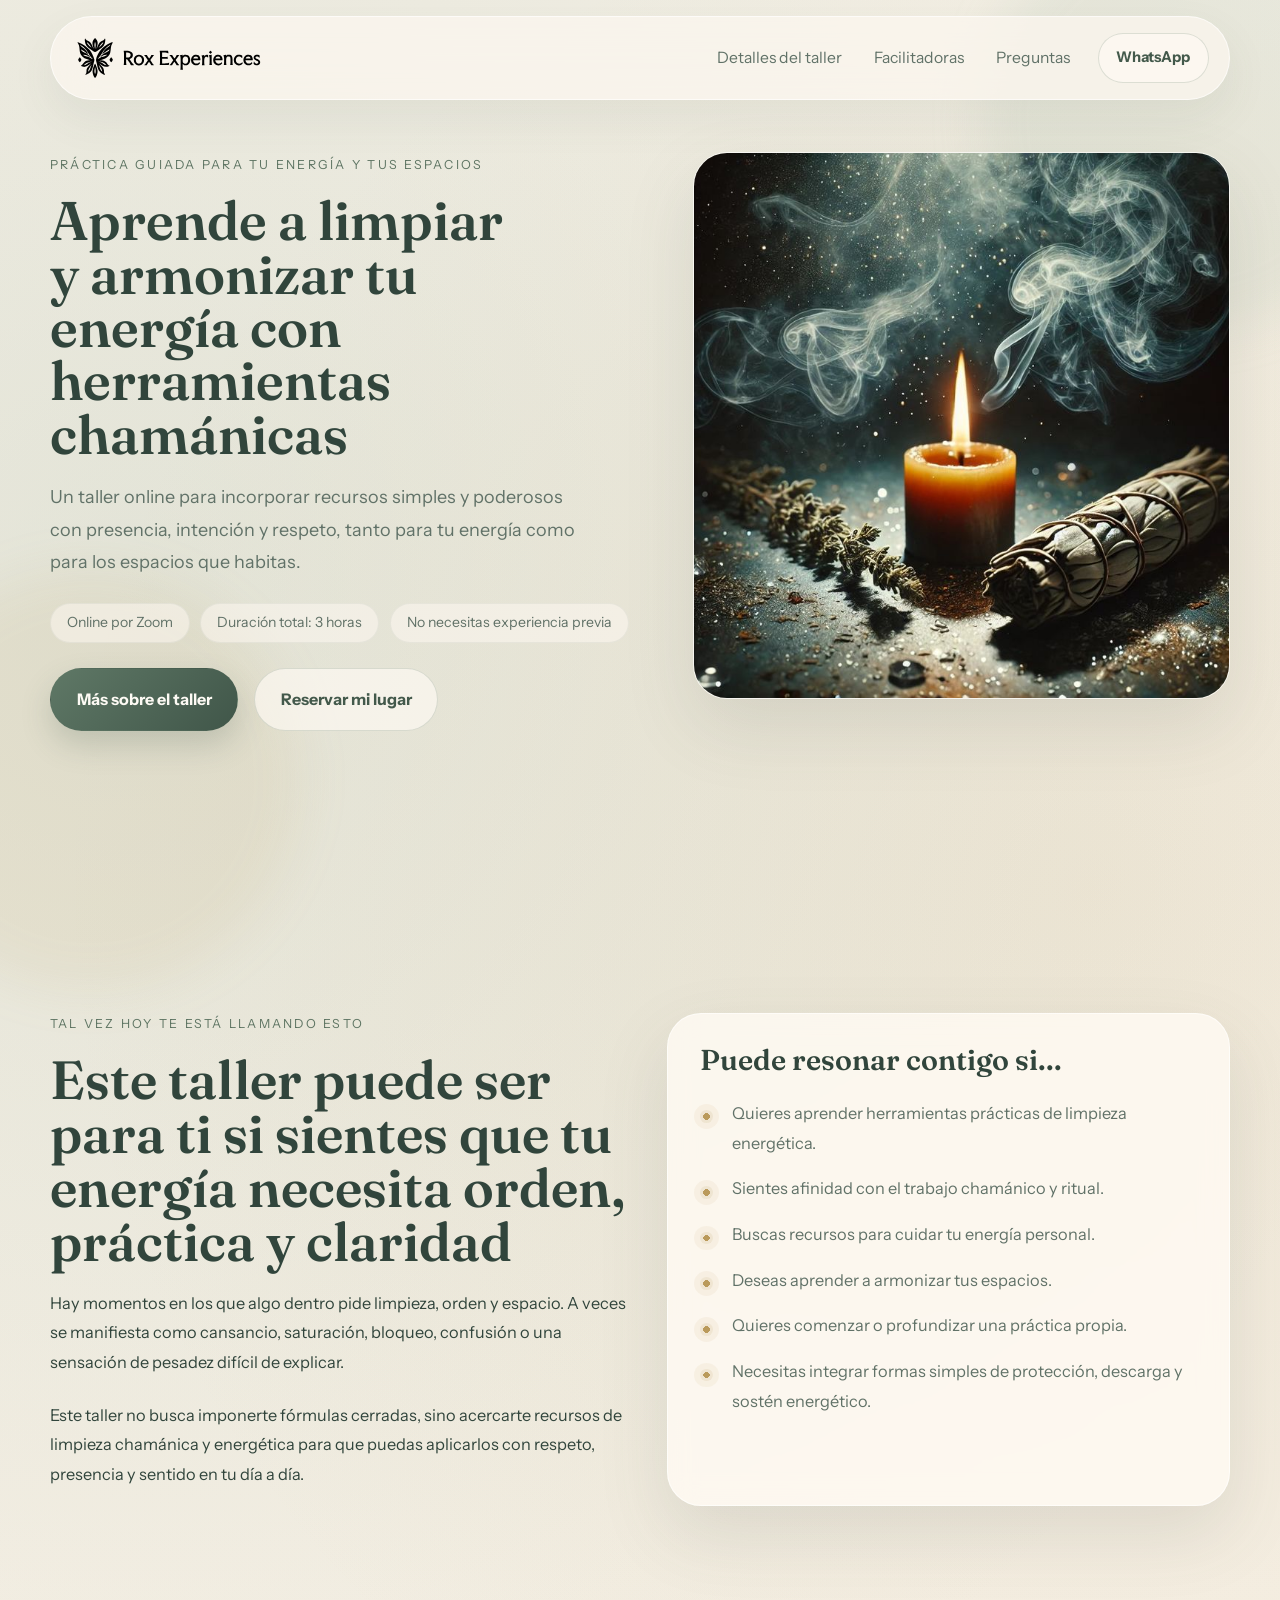
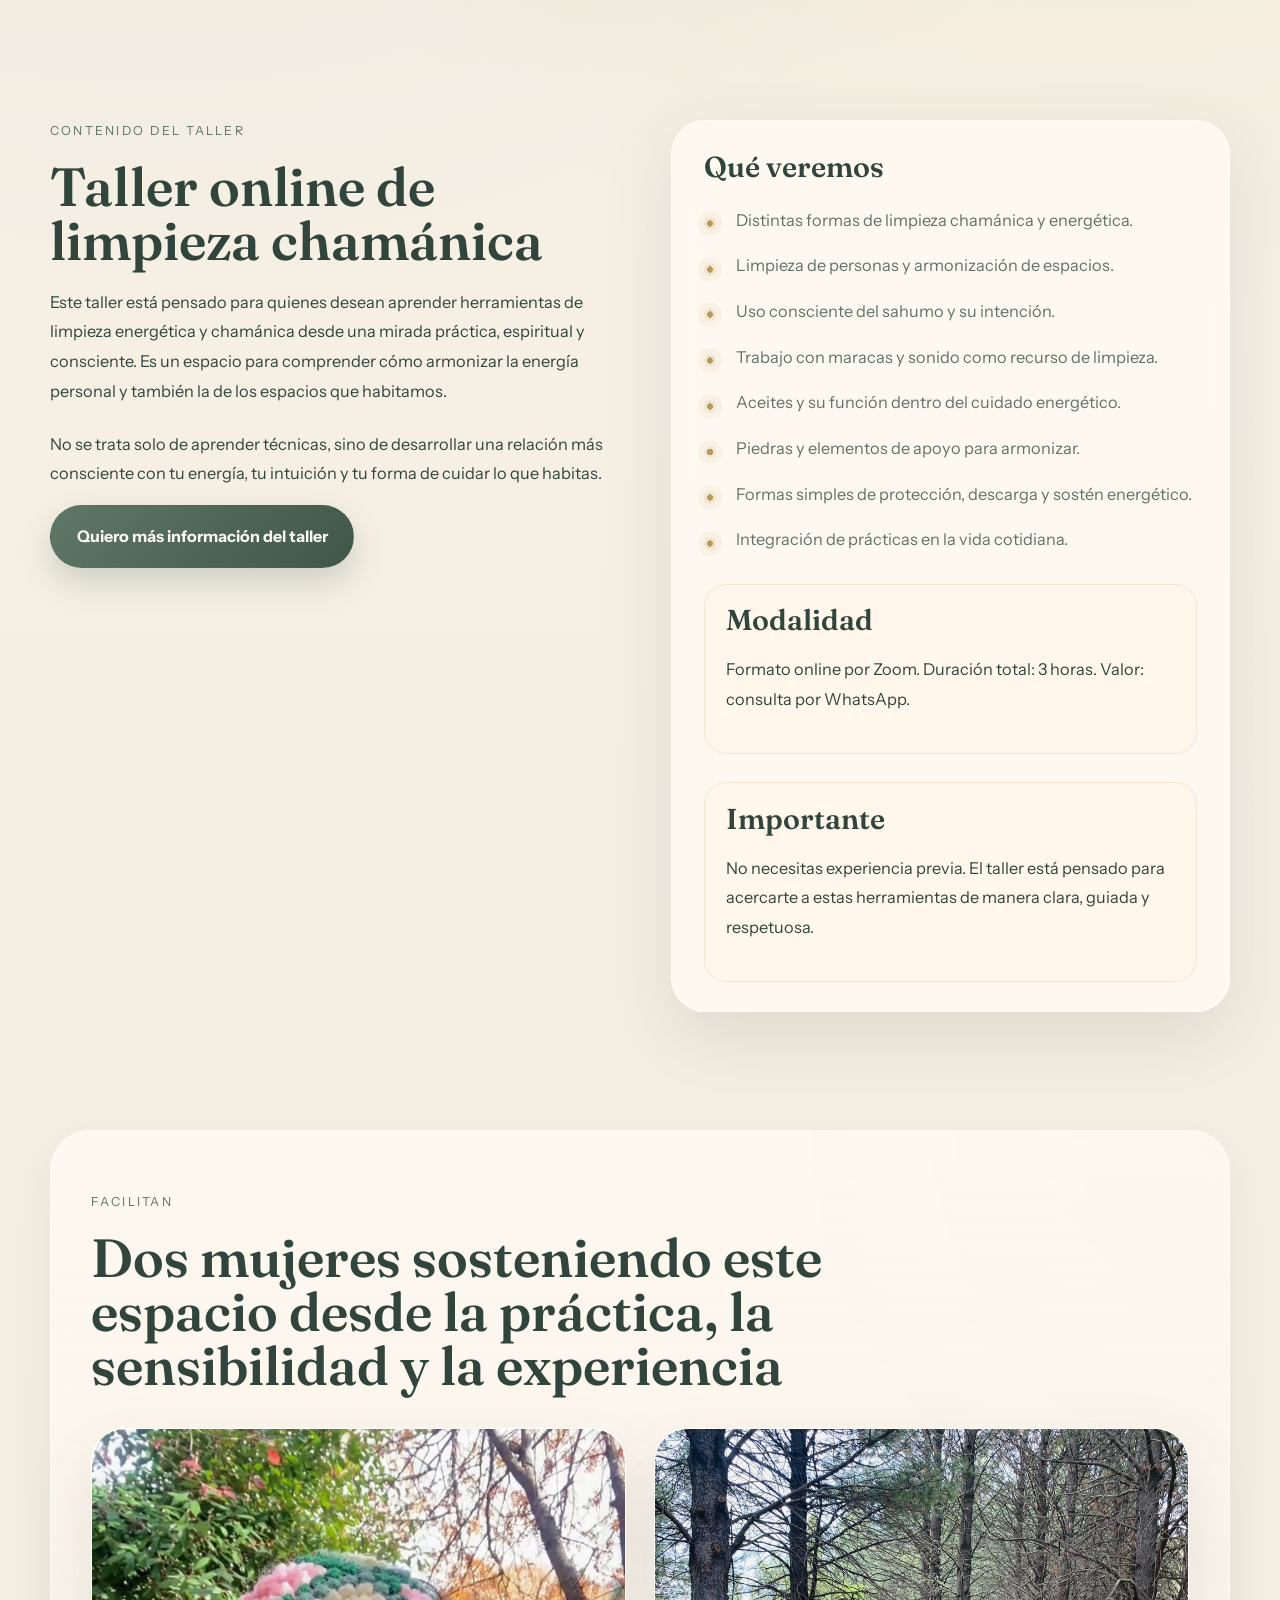
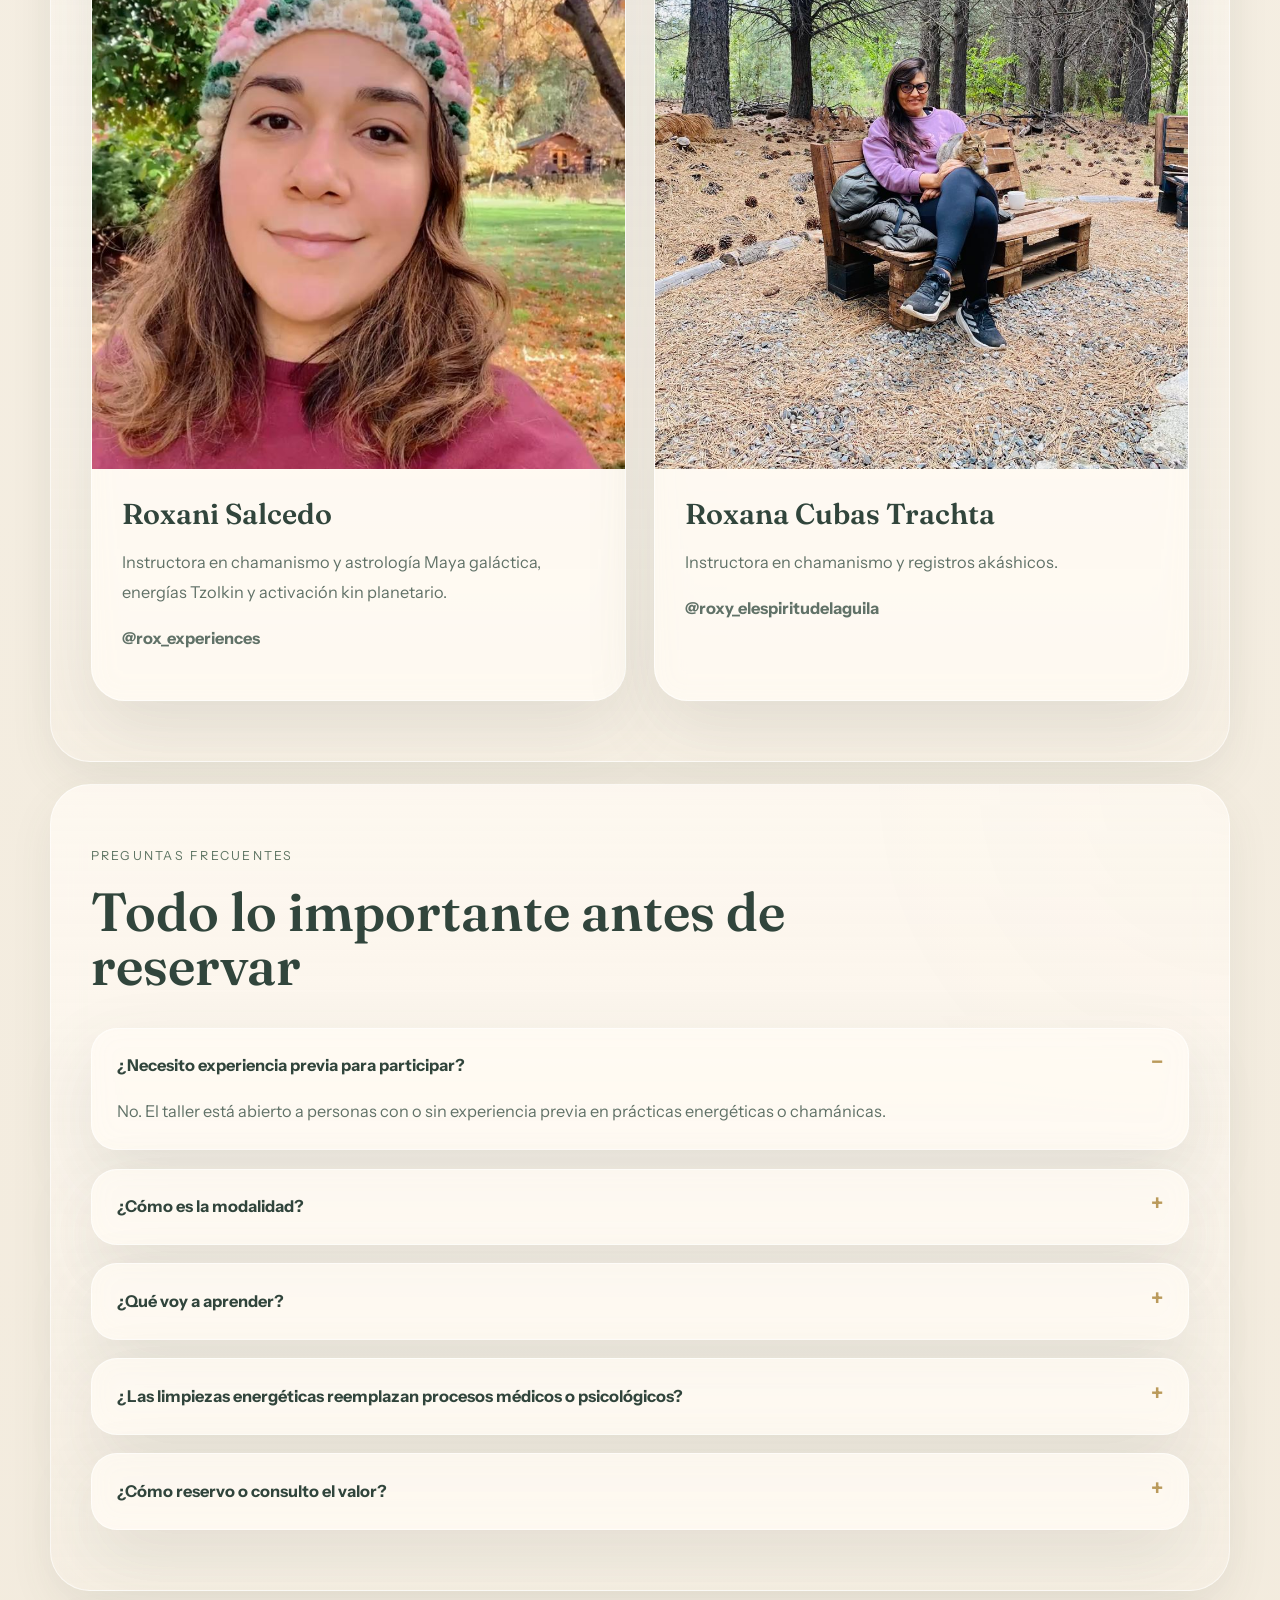
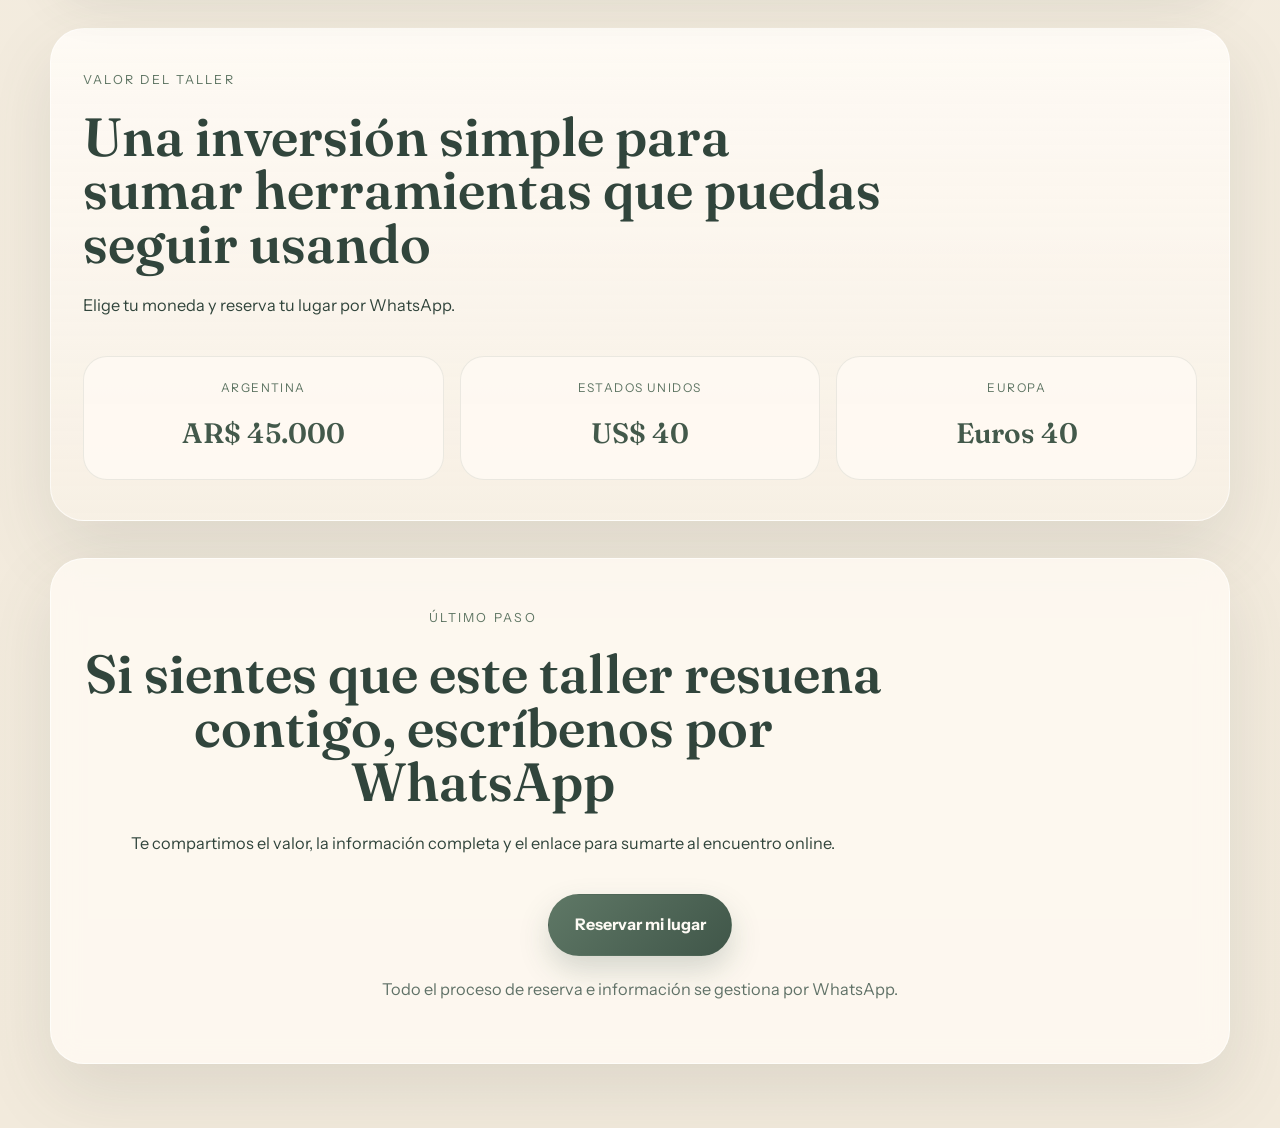
==== commit b7bfe777: "Refine landing layout and section structure" ====
--- a/index.html
+++ b/index.html
@@ -22,25 +22,24 @@
         <a class="brand brand-logo" href="#top" aria-label="Rox Experiences">
           <img src="logo-rox-horizontal.svg" alt="Rox Experiences" />
         </a>
-        <nav class="site-nav" aria-label="Principal">
-          <a href="#taller">Taller online</a>
-          <a href="#facilitan">Facilitan</a>
-          <a href="#faq">Preguntas</a>
-        </nav>
-        <a
-          class="button button-small button-outline"
-          href="https://wa.me/5491169047724?text=Hola%20Rox%2C%20quiero%20informaci%C3%B3n%20del%20taller%20online%20de%20limpieza%20cham%C3%A1nica."
-          target="_blank"
-          rel="noreferrer"
-          >WhatsApp</a
-        >
+        <div class="header-actions">
+          <nav class="site-nav" aria-label="Principal">
+            <a href="#taller">Detalles del taller</a>
+            <a href="#facilitan">Facilitadoras</a>
+            <a href="#faq">Preguntas</a>
+          </nav>
+          <a
+            class="button button-small button-outline"
+            href="https://wa.me/5491169047724?text=Hola%20Rox%2C%20quiero%20informaci%C3%B3n%20del%20taller%20online%20de%20limpieza%20cham%C3%A1nica."
+            target="_blank"
+            rel="noreferrer"
+            >WhatsApp</a
+          >
+        </div>
       </header>
 
       <main id="top">
         <section class="hero section">
-          <div class="hero-orbit hero-orbit-left" aria-hidden="true"></div>
-          <div class="hero-orbit hero-orbit-right" aria-hidden="true"></div>
-
           <div class="hero-copy">
             <p class="eyebrow">Práctica guiada para tu energía y tus espacios</p>
             <h1>Aprende a limpiar y armonizar tu energía con herramientas chamánicas</h1>
@@ -57,6 +56,11 @@
             <div class="hero-actions">
               <a
                 class="button"
+                href="#identificacion"
+                >Más sobre el taller</a
+              >
+              <a
+                class="button button-outline"
                 href="https://wa.me/5491169047724?text=Hola%20Rox%2C%20quiero%20reservar%20mi%20lugar%20en%20el%20taller%20online%20de%20limpieza%20cham%C3%A1nica."
                 target="_blank"
                 rel="noreferrer"
@@ -72,13 +76,11 @@
           </div>
         </section>
 
-        <section class="section section-soft" id="identificacion">
-          <div class="section-heading">
-            <p class="eyebrow">Tal vez hoy te está llamando esto</p>
-            <h2>Este taller puede ser para ti si sientes que tu energía necesita orden, práctica y claridad</h2>
-          </div>
-          <div class="two-column spacious-grid">
-            <div class="text-block">
+        <section class="section" id="identificacion">
+          <div class="detail-layout">
+            <div class="detail-copy">
+              <p class="eyebrow">Tal vez hoy te está llamando esto</p>
+              <h2>Este taller puede ser para ti si sientes que tu energía necesita orden, práctica y claridad</h2>
               <p>
                 Hay momentos en los que algo dentro pide limpieza, orden y espacio. A
                 veces se manifiesta como cansancio, saturación, bloqueo, confusión o una
@@ -90,14 +92,19 @@
                 presencia y sentido en tu día a día.
               </p>
             </div>
-            <ul class="check-list spacious-list">
-              <li>Quieres aprender herramientas prácticas de limpieza energética.</li>
-              <li>Sientes afinidad con el trabajo chamánico y ritual.</li>
-              <li>Buscas recursos para cuidar tu energía personal.</li>
-              <li>Deseas aprender a armonizar tus espacios.</li>
-              <li>Quieres comenzar o profundizar una práctica propia.</li>
-              <li>Necesitas integrar formas simples de protección, descarga y sostén energético.</li>
-            </ul>
+            <aside class="detail-panel">
+              <div class="panel-block">
+                <h3>Puede resonar contigo si...</h3>
+                <ul class="check-list spacious-list">
+                  <li>Quieres aprender herramientas prácticas de limpieza energética.</li>
+                  <li>Sientes afinidad con el trabajo chamánico y ritual.</li>
+                  <li>Buscas recursos para cuidar tu energía personal.</li>
+                  <li>Deseas aprender a armonizar tus espacios.</li>
+                  <li>Quieres comenzar o profundizar una práctica propia.</li>
+                  <li>Necesitas integrar formas simples de protección, descarga y sostén energético.</li>
+                </ul>
+              </div>
+            </aside>
           </div>
         </section>
 
--- a/styles.css
+++ b/styles.css
@@ -77,6 +77,11 @@
   position: relative;
 }
 
+main {
+  display: grid;
+  gap: 1.35rem;
+}
+
 .site-header {
   position: sticky;
   top: 1rem;
@@ -94,6 +99,15 @@
   box-shadow: var(--shadow-soft);
 }
 
+.header-actions {
+  display: flex;
+  align-items: center;
+  justify-content: flex-end;
+  gap: 28px;
+  flex: 1 1 auto;
+  min-width: 0;
+}
+
 .brand-logo {
   display: inline-flex;
   align-items: center;
@@ -108,9 +122,10 @@
 
 .site-nav {
   display: flex;
-  gap: 1.6rem;
+  gap: 32px;
   color: var(--muted);
   font-size: 0.98rem;
+  min-width: 0;
 }
 
 .site-nav a:hover {
@@ -122,20 +137,14 @@
 }
 
 .section-soft {
-  position: relative;
-}
-
-.section-soft::before {
-  content: "";
-  position: absolute;
-  inset: 1.5rem -1rem;
+  padding: clamp(3.4rem, 60px, 4.9rem) clamp(1.4rem, 3.1vw, 2.5rem);
   border-radius: 40px;
   background:
     linear-gradient(180deg, rgba(255, 250, 243, 0.82), rgba(249, 242, 231, 0.58)),
     radial-gradient(circle at top right, rgba(186, 154, 91, 0.08), transparent 28%);
   border: 1px solid rgba(255, 255, 255, 0.6);
   box-shadow: var(--shadow-soft);
-  z-index: -1;
+  backdrop-filter: blur(14px);
 }
 
 .hero {
@@ -145,7 +154,7 @@
   gap: clamp(2rem, 3vw, 3.4rem);
   align-items: start;
   min-height: calc(100vh - 6.5rem);
-  padding-top: 2.5rem;
+  padding-top: 52px;
 }
 
 .hero-orbit {
@@ -196,7 +205,6 @@
 
 h2 {
   font-size: clamp(2.2rem, 4.2vw, 3.5rem);
-  max-width: 16ch;
 }
 
 h3 {
@@ -298,7 +306,7 @@
 
 .hero-highlights li {
   padding: 10px 16px;
-  background: rgba(255, 250, 243, 0.54);
+  background: rgba(255, 250, 243, 0.5);
   border-radius: 999px;
   border: 1px solid rgba(93, 116, 98, 0.08);
   color: var(--muted);
@@ -450,10 +458,6 @@
   padding: 1.9rem;
 }
 
-.facilitator-card h3 {
-  max-width: 16ch;
-}
-
 .facilitator-copy p {
   color: var(--muted);
 }
@@ -599,13 +603,21 @@
     gap: 0.85rem;
   }
 
+  .header-actions {
+    order: 3;
+    width: 100%;
+    flex-wrap: wrap;
+    justify-content: space-between;
+    gap: 0.85rem;
+  }
+
   .site-nav {
-    order: 3;
     flex-wrap: wrap;
-    justify-content: center;
-    width: 100%;
+    justify-content: flex-start;
+    width: auto;
+    flex: 1 1 30rem;
     gap: 1rem 1.25rem;
-    padding-top: 0.15rem;
+    padding-top: 0;
     font-size: 0.94rem;
   }
 
@@ -664,6 +676,11 @@
     gap: 1.75rem;
   }
 
+  .section-soft {
+    padding: 3rem 1.6rem;
+    border-radius: 34px;
+  }
+
   .detail-panel {
     max-width: 100%;
   }
@@ -691,6 +708,12 @@
     padding: 0.95rem;
     border-radius: 28px;
     gap: 0.75rem;
+  }
+
+  .header-actions {
+    width: 100%;
+    align-items: stretch;
+    gap: 0.7rem;
   }
 
   .brand-logo img {
@@ -704,6 +727,8 @@
     flex-wrap: nowrap;
     white-space: nowrap;
     padding: 0.25rem 0 0.1rem;
+    width: 100%;
+    flex: 1 1 100%;
     scrollbar-width: none;
   }
 
@@ -721,10 +746,15 @@
 
   .button-small {
     width: 100%;
+    flex: 1 1 100%;
   }
 
   .section {
     padding: 4rem 0;
+  }
+
+  main {
+    gap: 1rem;
   }
 
   h1 {
@@ -799,8 +829,8 @@
     min-height: 52px;
   }
 
-  .section-soft::before {
-    inset: 0.6rem -0.2rem;
+  .section-soft {
+    padding: 1.85rem 1.1rem;
     border-radius: 28px;
   }
 
@@ -932,7 +962,6 @@
     min-height: 200px;
   }
 
-  .hero-card,
   .detail-panel,
   .faq-list details,
   .pricing-card,
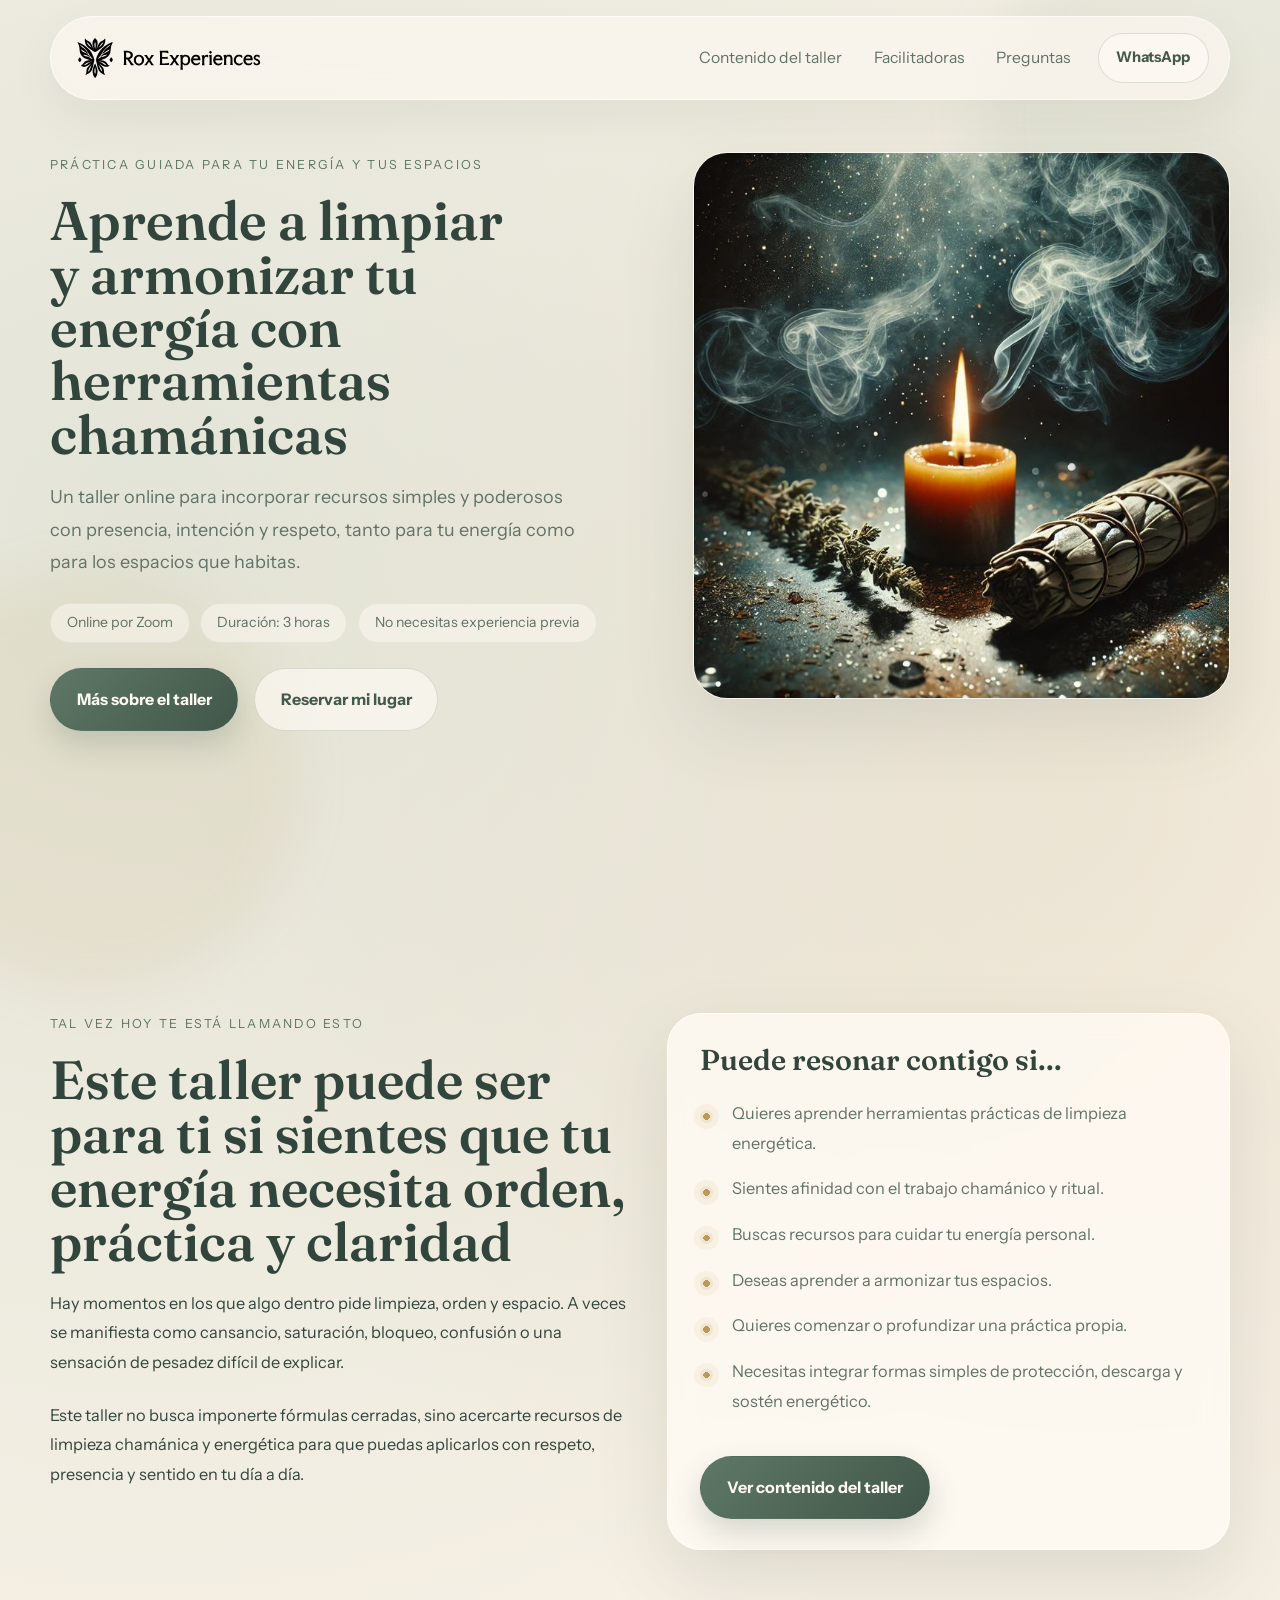
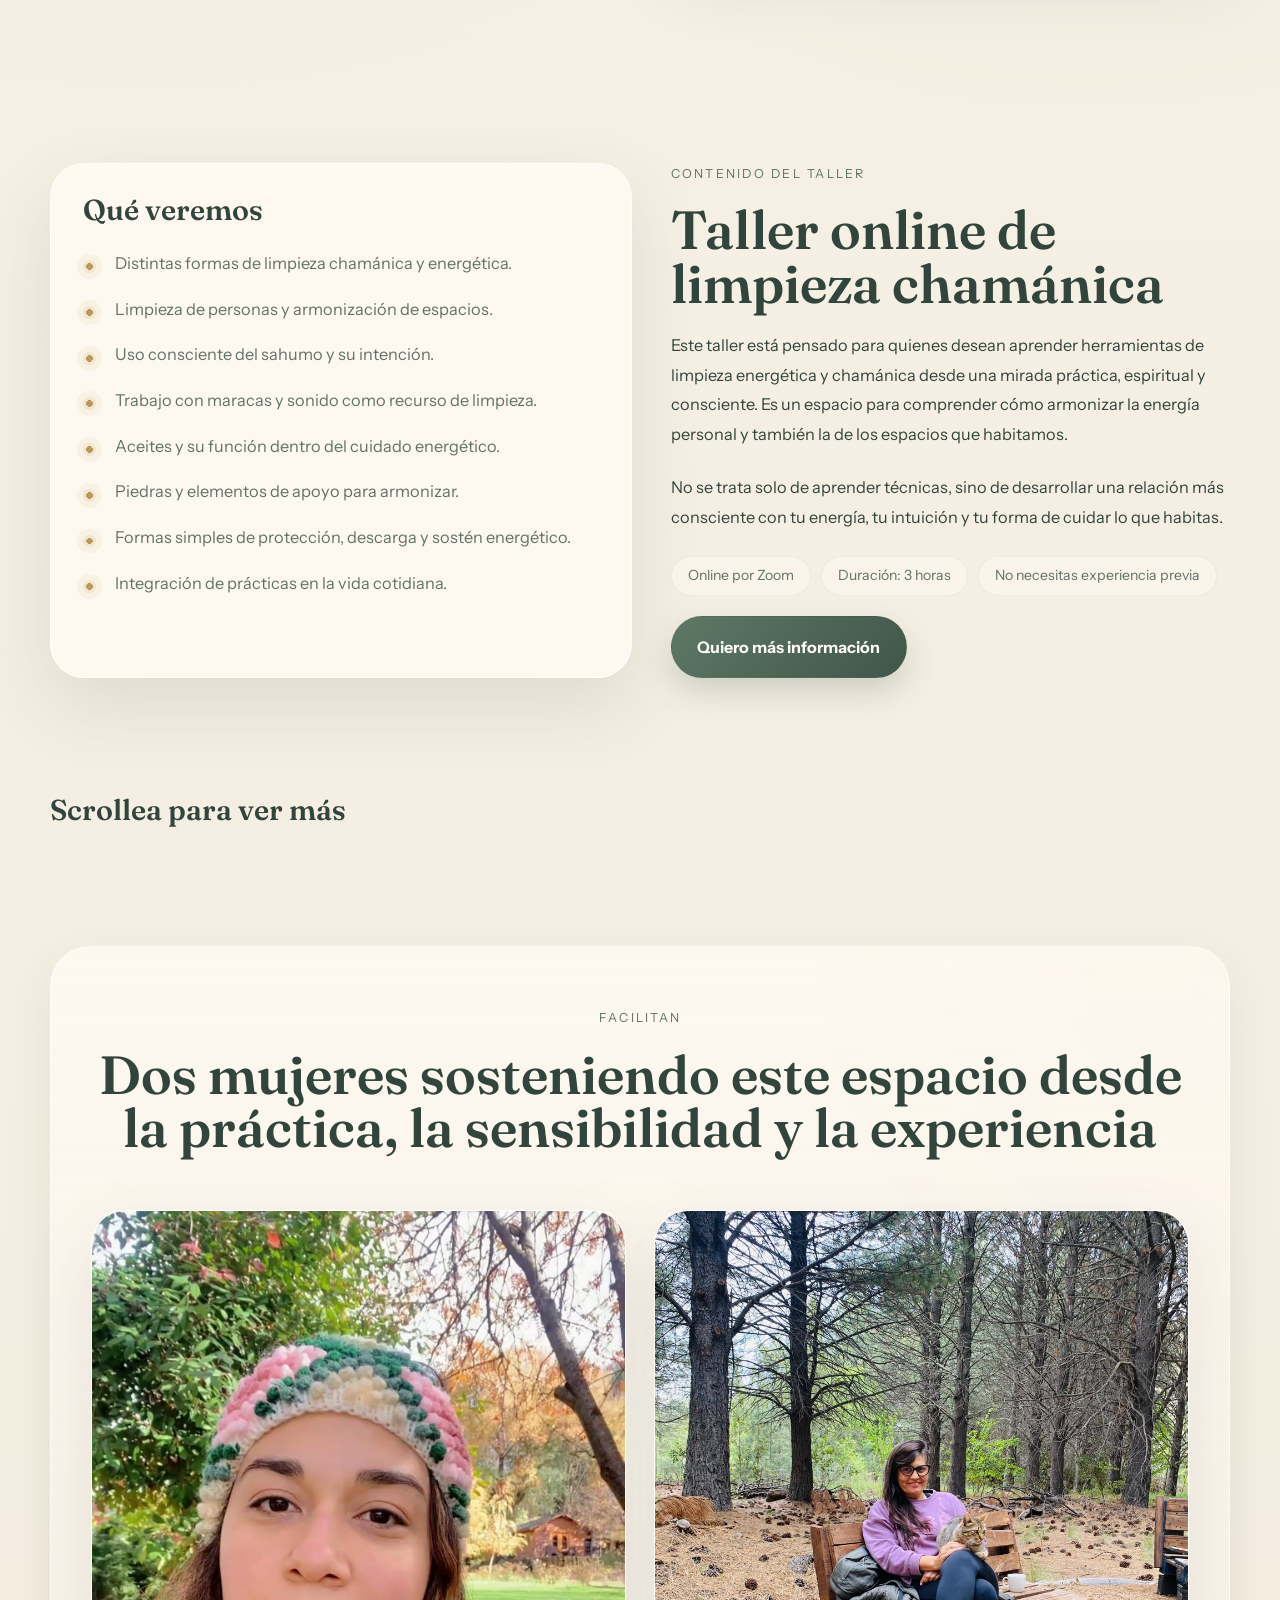
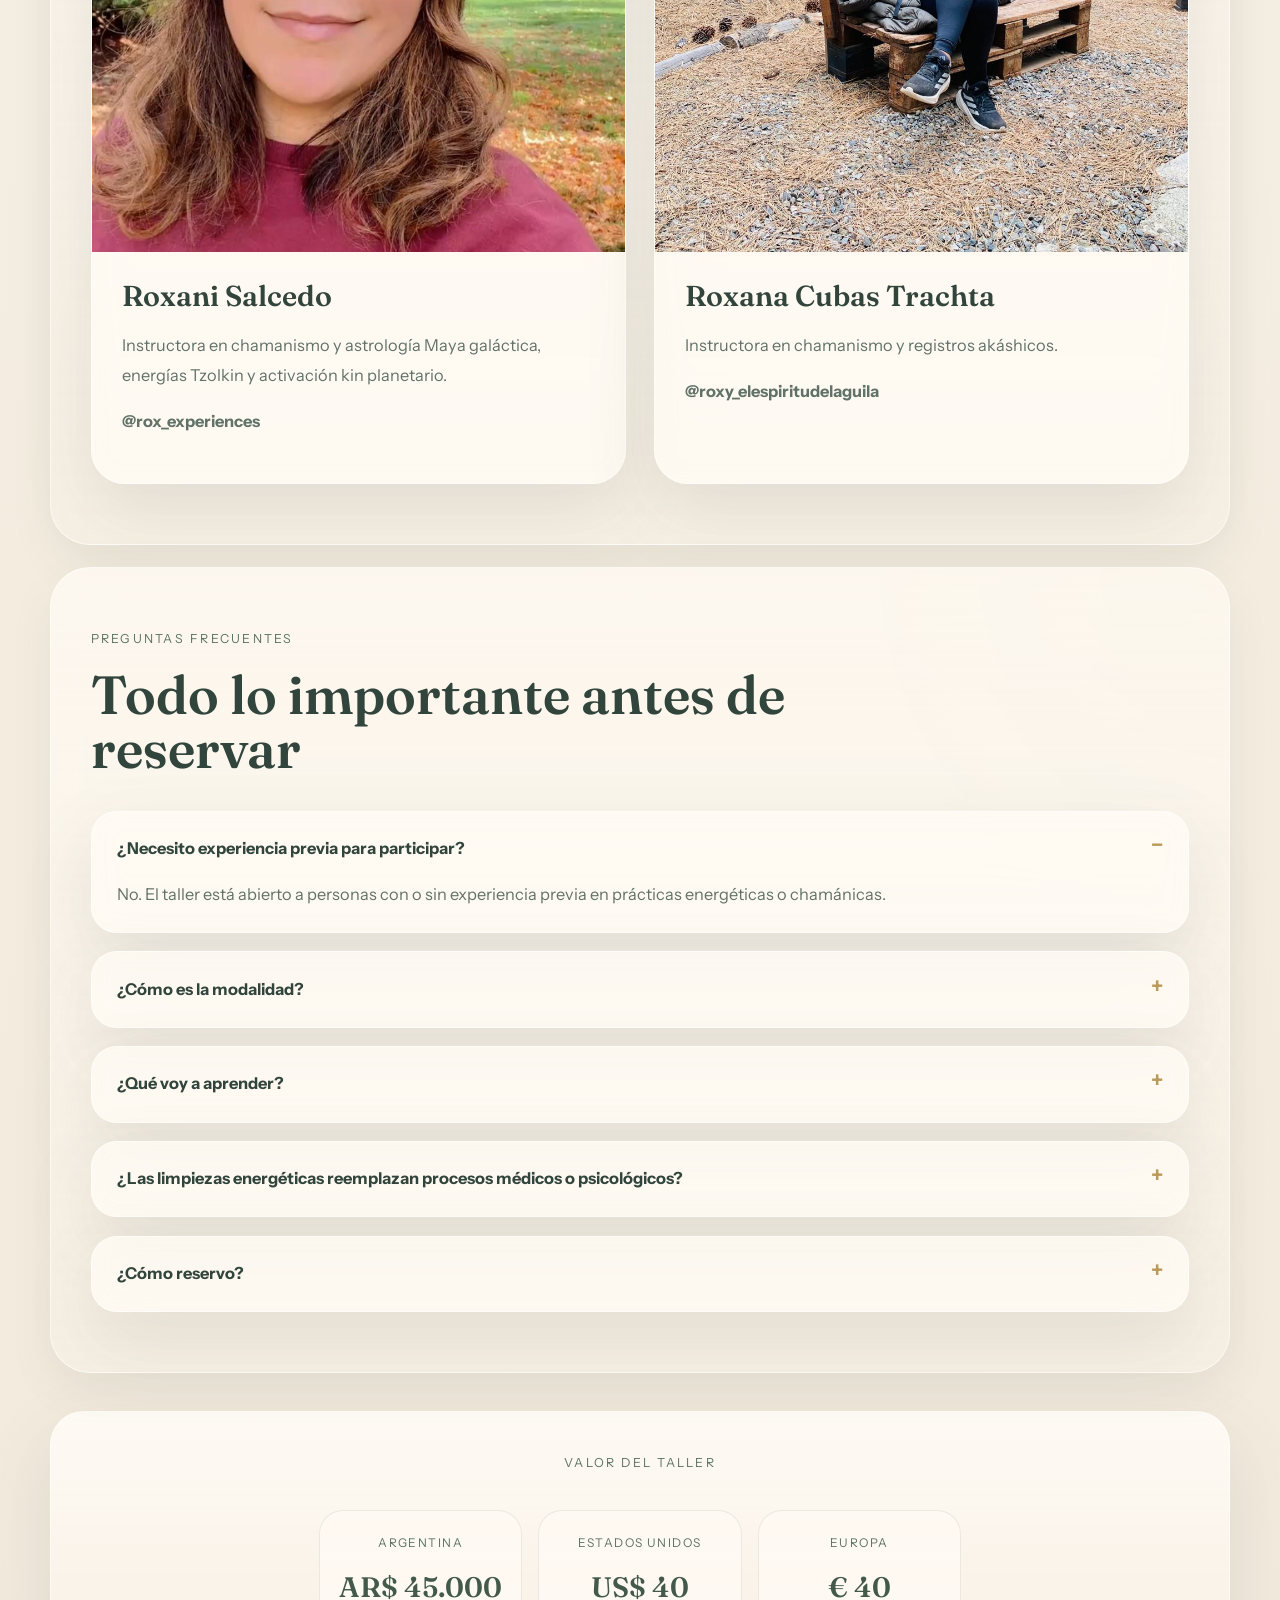
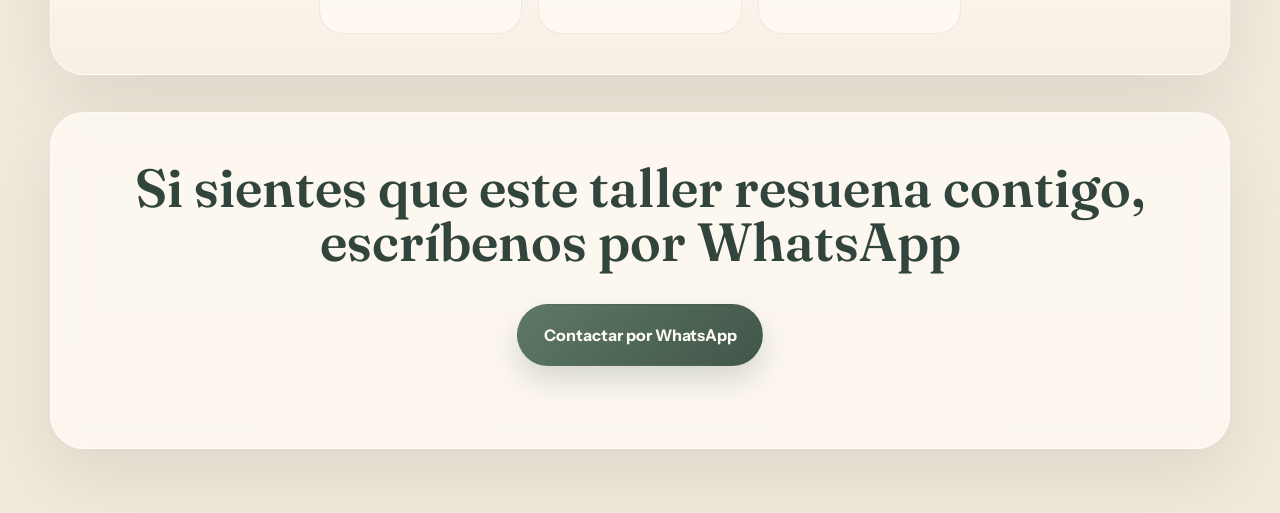
==== commit 212c2337: "Refine final layout" ====
--- a/index.html
+++ b/index.html
@@ -24,7 +24,7 @@
         </a>
         <div class="header-actions">
           <nav class="site-nav" aria-label="Principal">
-            <a href="#taller">Detalles del taller</a>
+            <a href="#taller">Contenido del taller</a>
             <a href="#facilitan">Facilitadoras</a>
             <a href="#faq">Preguntas</a>
           </nav>
@@ -50,7 +50,7 @@
             </p>
             <ul class="hero-highlights" aria-label="Datos del taller">
               <li>Online por Zoom</li>
-              <li>Duración total: 3 horas</li>
+              <li>Duración: 3 horas</li>
               <li>No necesitas experiencia previa</li>
             </ul>
             <div class="hero-actions">
@@ -103,6 +103,12 @@
                   <li>Quieres comenzar o profundizar una práctica propia.</li>
                   <li>Necesitas integrar formas simples de protección, descarga y sostén energético.</li>
                 </ul>
+              <a
+                class="button"
+                href="#taller"
+                style="margin-top: 40px;"
+                >Ver contenido del taller</a
+              >
               </div>
             </aside>
           </div>
@@ -110,29 +116,6 @@
 
         <section class="section" id="taller">
           <div class="detail-layout workshop-layout">
-            <div class="detail-copy">
-              <p class="eyebrow">Contenido del taller</p>
-              <h2>Taller online de limpieza chamánica</h2>
-              <p>
-                Este taller está pensado para quienes desean aprender herramientas de
-                limpieza energética y chamánica desde una mirada práctica, espiritual y
-                consciente. Es un espacio para comprender cómo armonizar la energía
-                personal y también la de los espacios que habitamos.
-              </p>
-              <p>
-                No se trata solo de aprender técnicas, sino de desarrollar una relación
-                más consciente con tu energía, tu intuición y tu forma de cuidar lo que
-                habitas.
-              </p>
-              <a
-                class="button"
-                href="https://wa.me/5491169047724?text=Hola%20Rox%2C%20quiero%20m%C3%A1s%20informaci%C3%B3n%20del%20taller%20online%20de%20limpieza%20cham%C3%A1nica."
-                target="_blank"
-                rel="noreferrer"
-                >Quiero más información del taller</a
-              >
-            </div>
-
             <aside class="detail-panel detail-panel-wide">
               <div class="panel-block">
                 <h3>Qué veremos</h3>
@@ -147,29 +130,51 @@
                   <li>Integración de prácticas en la vida cotidiana.</li>
                 </ul>
               </div>
-              <div class="panel-block panel-note">
-                <h3>Modalidad</h3>
-                <p>Formato online por Zoom. Duración total: 3 horas. Valor: consulta por WhatsApp.</p>
-              </div>
-              <div class="panel-block panel-note">
-                <h3>Importante</h3>
-                <p>
-                  No necesitas experiencia previa. El taller está pensado para acercarte a
-                  estas herramientas de manera clara, guiada y respetuosa.
-                </p>
-              </div>
             </aside>
-          </div>
+
+            <div class="detail-copy">
+              <p class="eyebrow">Contenido del taller</p>
+              <h2>Taller online de limpieza chamánica</h2>
+              <p>
+                Este taller está pensado para quienes desean aprender herramientas de
+                limpieza energética y chamánica desde una mirada práctica, espiritual y
+                consciente. Es un espacio para comprender cómo armonizar la energía
+                personal y también la de los espacios que habitamos.
+              </p>
+              <p>
+                No se trata solo de aprender técnicas, sino de desarrollar una relación
+                más consciente con tu energía, tu intuición y tu forma de cuidar lo que
+                habitas.
+              </p>
+            <ul style="margin-bottom: 20px;" class="hero-highlights" aria-label="Datos del taller">
+              <li>Online por Zoom</li>
+              <li>Duración: 3 horas</li>
+              <li>No necesitas experiencia previa</li>
+            </ul>
+              <a
+                class="button"
+                href="https://wa.me/5491169047724?text=Hola%20Rox%2C%20quiero%20m%C3%A1s%20informaci%C3%B3n%20del%20taller%20online%20de%20limpieza%20cham%C3%A1nica."
+                target="_blank"
+                rel="noreferrer"
+                >Quiero más información</a
+              >
+            </div>
+          </div>
+        </section>
+
+        <section style="margin-bottom: 80px;" id="">
+          <h3>Scrollea para ver más</h3>
         </section>
 
         <section class="section section-soft" id="facilitan">
-          <div class="section-heading narrow">
+          <div style="display: flex; flex-direction: column; align-items: center; min-width: 100%;" class="section-heading narrow">
             <p class="eyebrow">Facilitan</p>
-            <h2>Dos mujeres sosteniendo este espacio desde la práctica, la sensibilidad y la experiencia</h2>
+            <h2 style="text-align: center;">Dos mujeres sosteniendo este espacio desde la práctica, la sensibilidad y la experiencia</h2>
           </div>
 
           <div class="facilitators-grid">
             <article class="facilitator-card">
+              <a href="https://www.instagram.com/rox_experiences/" target="_blank">
               <figure class="facilitator-photo">
                 <img src="roxani-salcedo.jpeg" alt="Roxani Salcedo" />
               </figure>
@@ -181,9 +186,11 @@
                 </p>
                 <p class="facilitator-handle">@rox_experiences</p>
               </div>
+              </a>
             </article>
 
             <article class="facilitator-card">
+              <a href="https://www.instagram.com/roxy_elespiritudelaguila/" target="_blank">
               <figure class="facilitator-photo">
                 <img src="roxana-cubas-trachta.jpeg" alt="Roxana Cubas Trachta" />
               </figure>
@@ -192,6 +199,7 @@
                 <p>Instructora en chamanismo y registros akáshicos.</p>
                 <p class="facilitator-handle">@roxy_elespiritudelaguila</p>
               </div>
+              </a>
             </article>
           </div>
         </section>
@@ -230,7 +238,7 @@
               </p>
             </details>
             <details>
-              <summary>¿Cómo reservo o consulto el valor?</summary>
+              <summary>¿Cómo reservo?</summary>
               <p>
                 Puedes hacerlo directamente desde los botones de esta página. Todos te
                 llevan a WhatsApp para recibir la información y reservar tu lugar.
@@ -238,15 +246,10 @@
             </details>
           </div>
         </section>
-
         <section class="section pricing-section" id="valor">
           <div class="pricing-card">
             <div class="section-heading narrow">
-              <p class="eyebrow">Valor del taller</p>
-              <h2>Una inversión simple para sumar herramientas que puedas seguir usando</h2>
-              <p>
-                Elige tu moneda y reserva tu lugar por WhatsApp.
-              </p>
+              <p style="text-align: center; margin: 0px;" class="eyebrow">Valor del taller</p>
             </div>
             <div class="pricing-grid">
               <article class="price-pill">
@@ -259,20 +262,14 @@
               </article>
               <article class="price-pill">
                 <span>Europa</span>
-                <strong>Euros 40</strong>
+                <strong>€ 40</strong>
               </article>
             </div>
           </div>
         </section>
-
-        <section class="section final-cta" id="cta-final">
-          <div class="section-heading narrow">
-            <p class="eyebrow">Último paso</p>
-            <h2>Si sientes que este taller resuena contigo, escríbenos por WhatsApp</h2>
-            <p>
-              Te compartimos el valor, la información completa y el enlace para sumarte al
-              encuentro online.
-            </p>
+                <section class="section final-cta" id="cta-final">
+                                <div style="max-width: none;" class="section-heading narrow">
+            <h2 style="max-width: none; text-align: center;">Si sientes que este taller resuena contigo, escríbenos por WhatsApp</h2>
           </div>
           <div class="cta-actions">
             <a
@@ -280,10 +277,10 @@
               href="https://wa.me/5491169047724?text=Hola%20Rox%2C%20quiero%20reservar%20mi%20lugar%20en%20el%20taller%20online%20de%20limpieza%20cham%C3%A1nica."
               target="_blank"
               rel="noreferrer"
-              >Reservar mi lugar</a
+              style="margin-bottom: 40px;"
+              >Contactar por WhatsApp</a
             >
           </div>
-          <p class="cta-note">Todo el proceso de reserva e información se gestiona por WhatsApp.</p>
         </section>
       </main>
     </div>
--- a/styles.css
+++ b/styles.css
@@ -535,6 +535,9 @@
   background: linear-gradient(180deg, rgba(255, 251, 246, 0.92), rgba(248, 241, 230, 0.78));
   border: 1px solid rgba(255, 255, 255, 0.62);
   box-shadow: var(--shadow);
+  display: flex;
+  flex-direction: column;
+  align-items: center;
 }
 
 .pricing-grid {
@@ -750,7 +753,7 @@
   }
 
   .section {
-    padding: 4rem 0;
+    padding: 120px 0;
   }
 
   main {
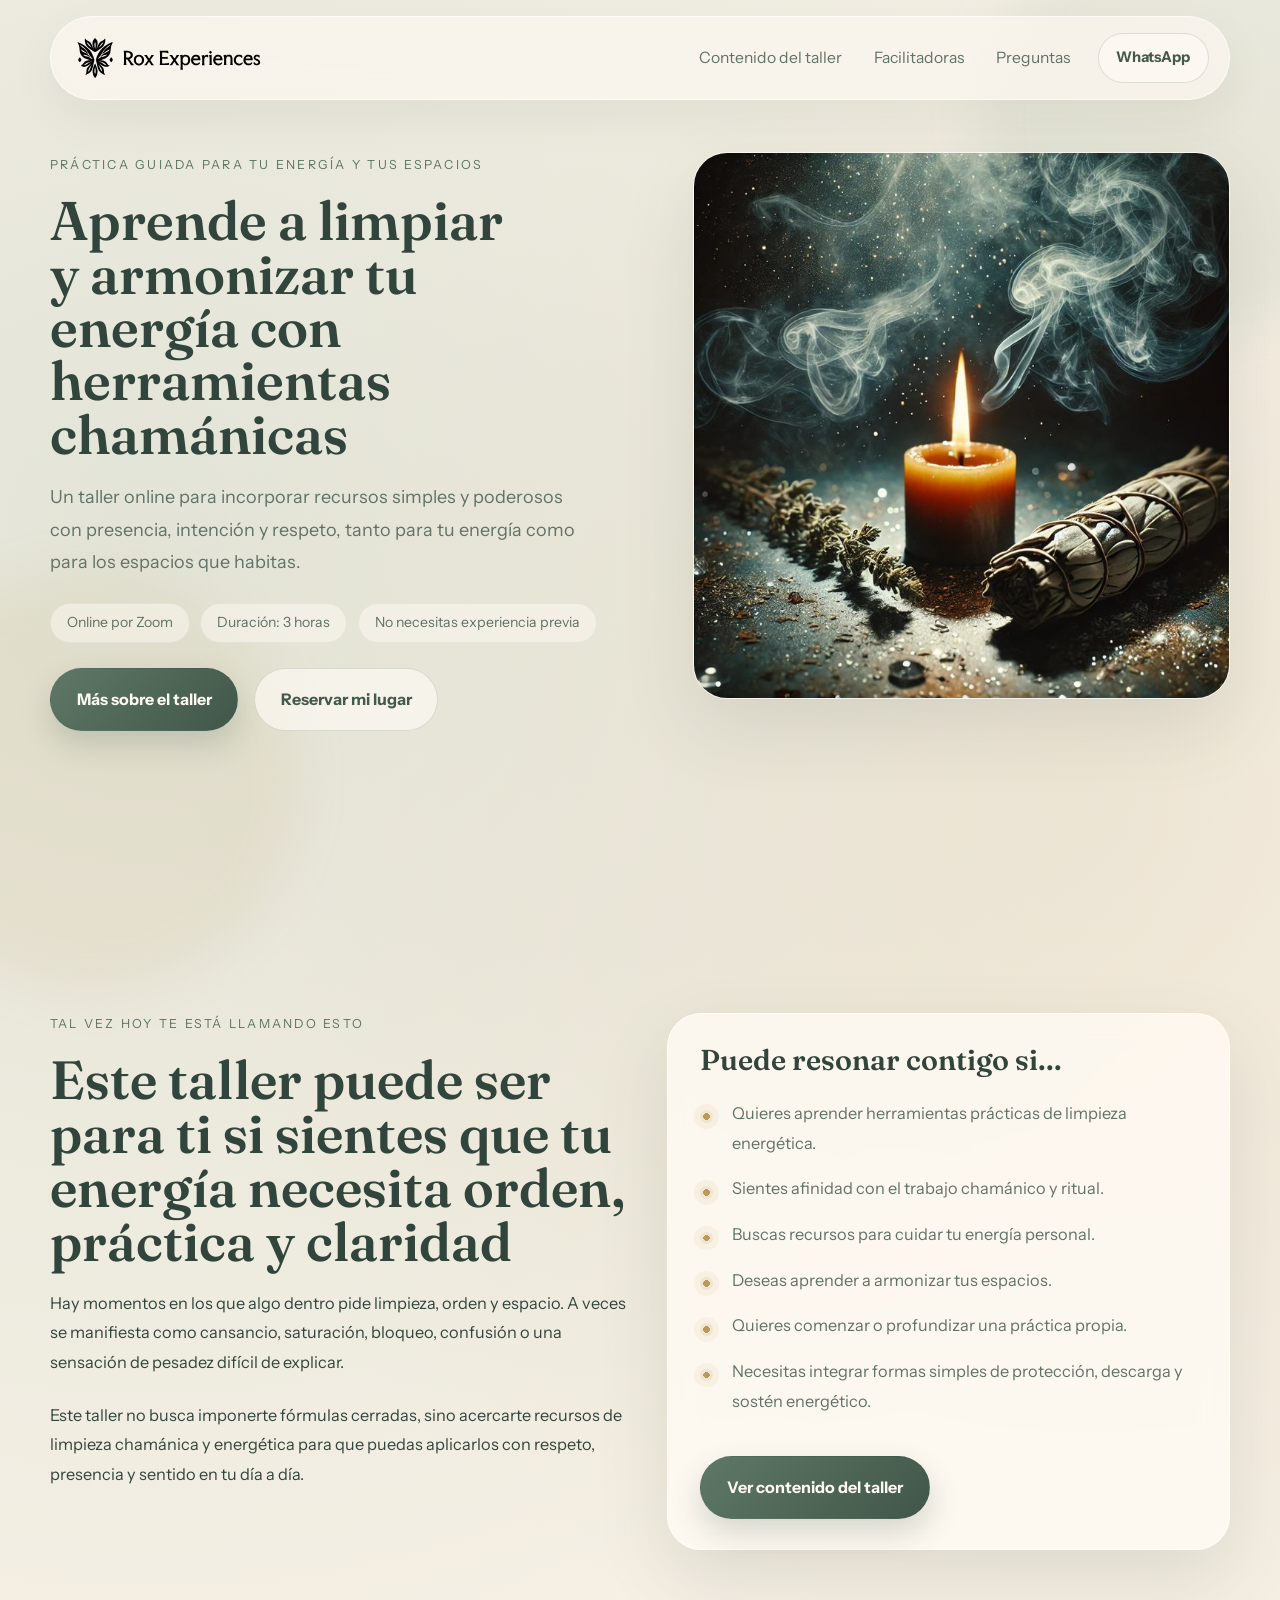
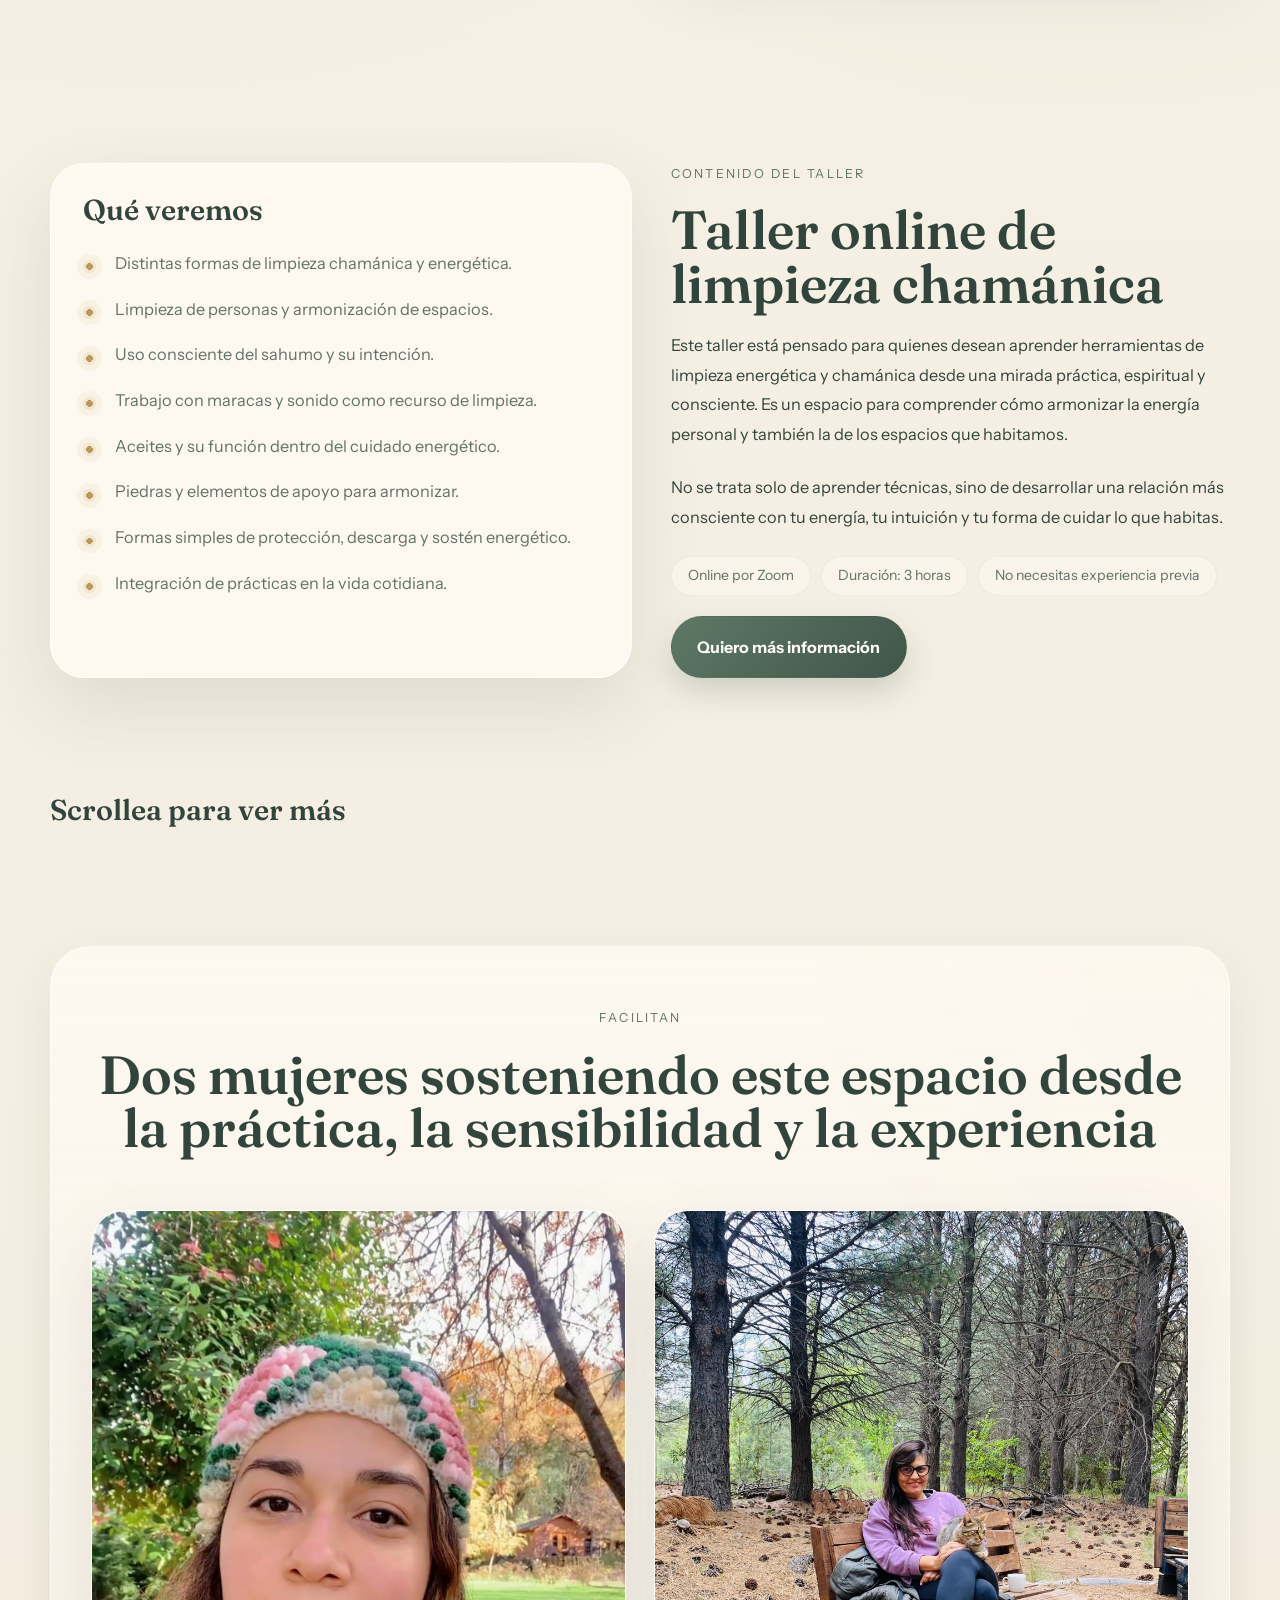
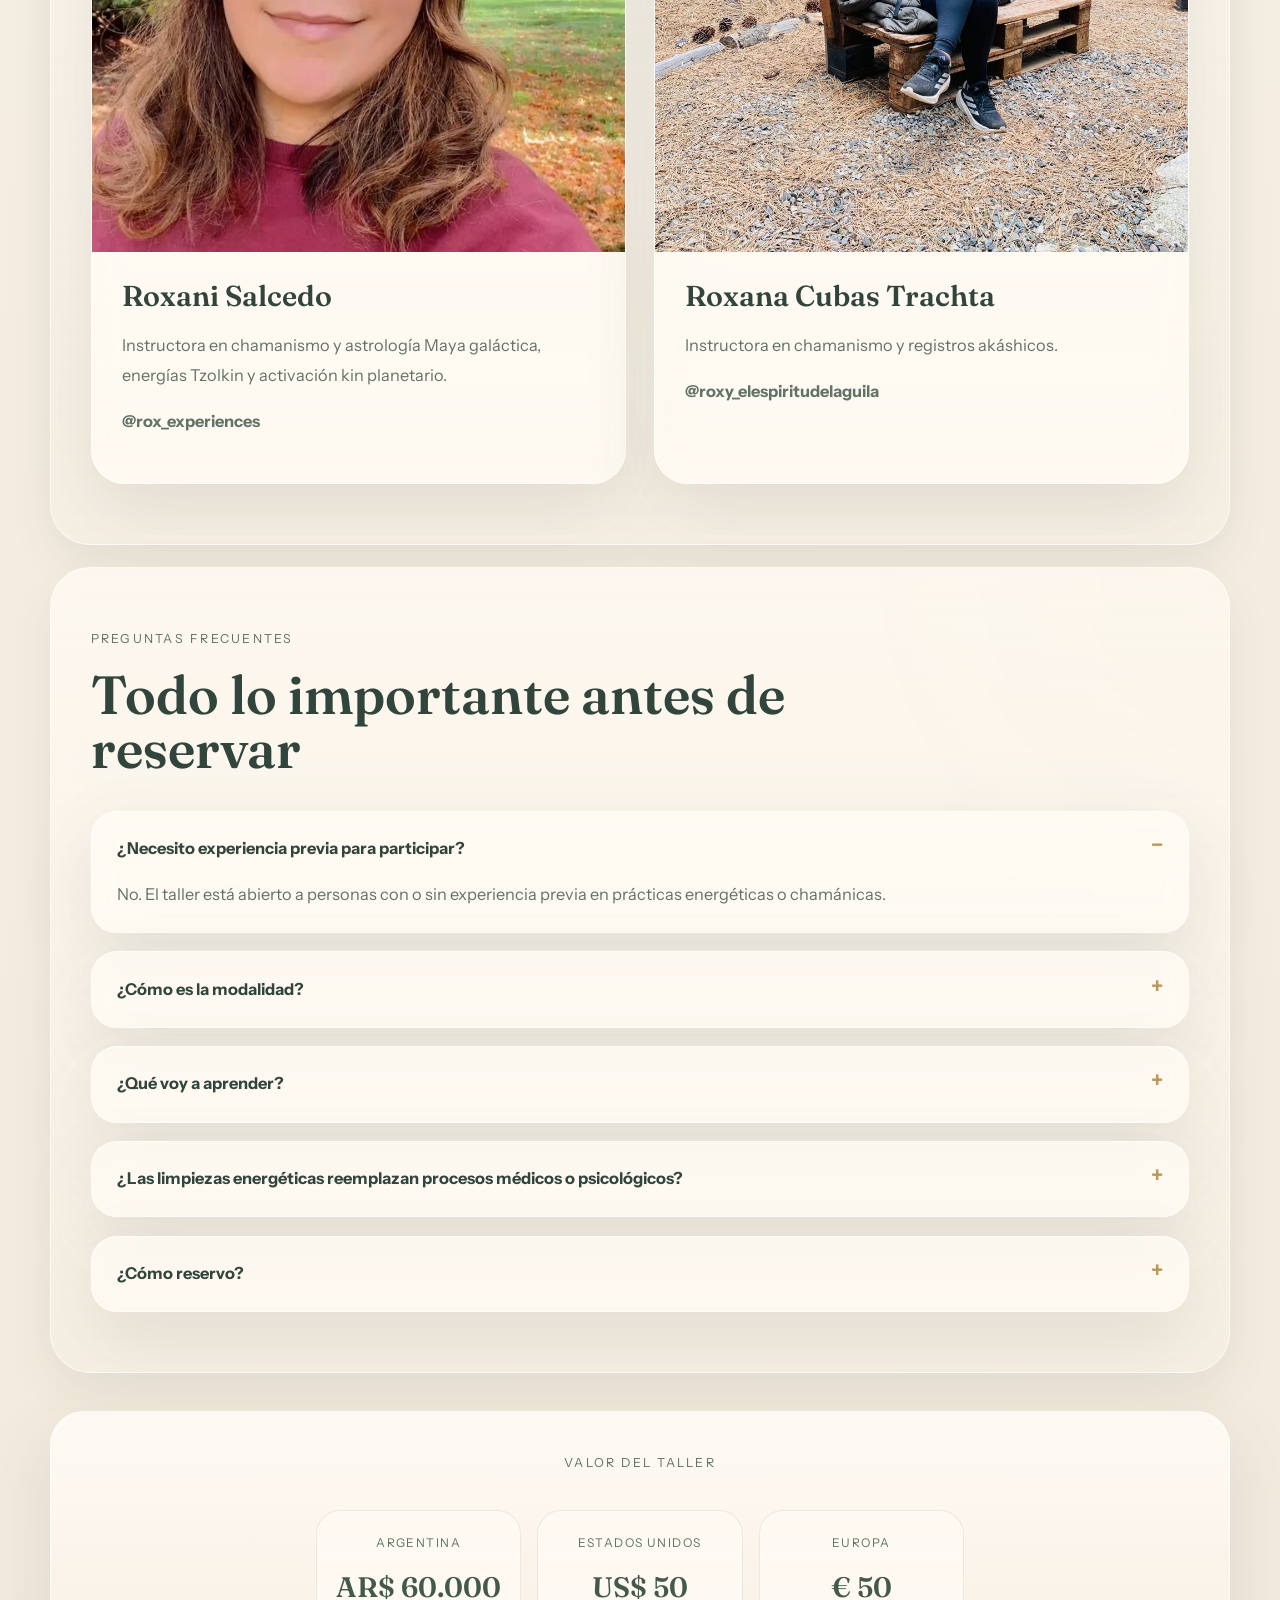
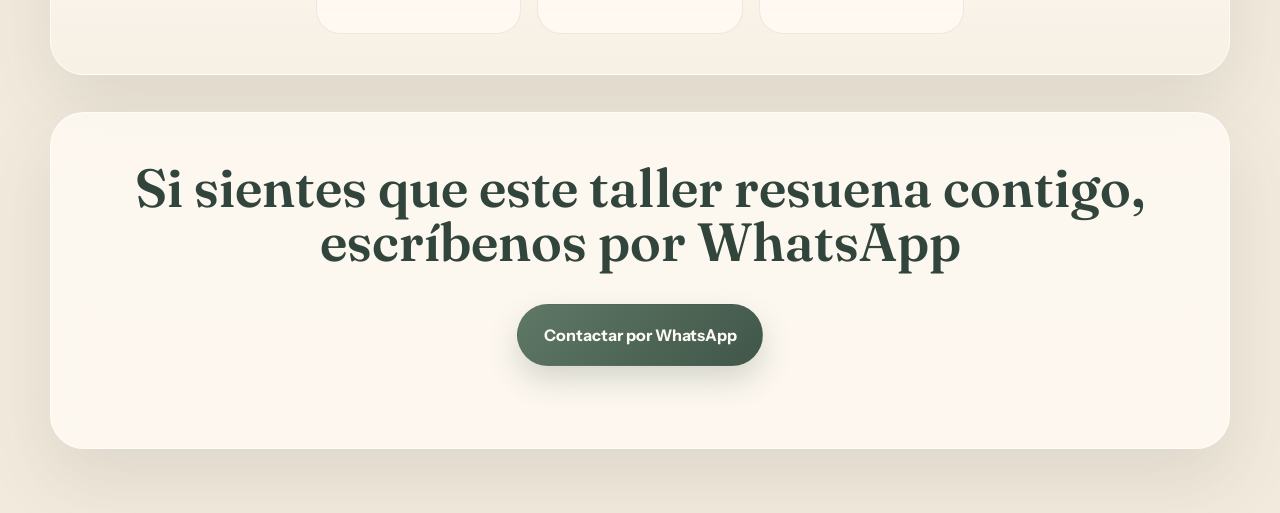
==== commit 018ba683: "Update workshop pricing values" ====
--- a/index.html
+++ b/index.html
@@ -29,11 +29,20 @@
             <a href="#faq">Preguntas</a>
           </nav>
           <a
-            class="button button-small button-outline"
+            class="button button-small button-outline header-whatsapp"
             href="https://wa.me/5491169047724?text=Hola%20Rox%2C%20quiero%20informaci%C3%B3n%20del%20taller%20online%20de%20limpieza%20cham%C3%A1nica."
             target="_blank"
             rel="noreferrer"
-            >WhatsApp</a
+            aria-label="WhatsApp"
+            ><span class="button-label">WhatsApp</span
+            ><span class="button-icon" aria-hidden="true">
+              <svg viewBox="0 0 24 24" role="presentation" focusable="false">
+                <path
+                  fill="currentColor"
+                  d="M12 2.2A9.79 9.79 0 0 0 3.6 16.98L2.2 21.8l4.94-1.3A9.8 9.8 0 1 0 12 2.2Zm0 17.78a7.94 7.94 0 0 1-4.04-1.1l-.29-.18-2.93.77.79-2.86-.19-.3A7.94 7.94 0 1 1 12 19.98Zm4.36-5.95c-.24-.12-1.43-.71-1.65-.79-.22-.08-.38-.12-.54.12-.16.24-.62.79-.76.96-.14.16-.28.18-.52.06-.24-.12-1.01-.37-1.92-1.19-.7-.63-1.17-1.41-1.31-1.65-.14-.24-.02-.37.1-.49.11-.11.24-.28.36-.42.12-.14.16-.24.24-.4.08-.16.04-.3-.02-.42-.06-.12-.54-1.3-.74-1.78-.2-.48-.4-.41-.54-.42l-.46-.01c-.16 0-.42.06-.64.3-.22.24-.84.82-.84 2s.86 2.32.98 2.48c.12.16 1.7 2.6 4.12 3.64.58.25 1.03.4 1.38.51.58.18 1.1.15 1.51.09.46-.07 1.43-.58 1.63-1.13.2-.55.2-1.03.14-1.13-.06-.1-.22-.16-.46-.28Z"
+                />
+              </svg>
+            </span></a
           >
         </div>
       </header>
@@ -254,15 +263,15 @@
             <div class="pricing-grid">
               <article class="price-pill">
                 <span>Argentina</span>
-                <strong>AR$ 45.000</strong>
+                <strong>AR$ 60.000</strong>
               </article>
               <article class="price-pill">
                 <span>Estados Unidos</span>
-                <strong>US$ 40</strong>
+                <strong>US$ 50</strong>
               </article>
               <article class="price-pill">
                 <span>Europa</span>
-                <strong>€ 40</strong>
+                <strong>€ 50</strong>
               </article>
             </div>
           </div>
--- a/styles.css
+++ b/styles.css
@@ -291,6 +291,16 @@
   font-size: 0.92rem;
 }
 
+.button-icon {
+  display: none;
+}
+
+.button-icon svg {
+  display: block;
+  width: 1.1rem;
+  height: 1.1rem;
+}
+
 .hero-highlights,
 .check-list {
   list-style: none;
@@ -711,12 +721,11 @@
     padding: 0.95rem;
     border-radius: 28px;
     gap: 0.75rem;
+    align-items: center;
   }
 
   .header-actions {
-    width: 100%;
-    align-items: stretch;
-    gap: 0.7rem;
+    display: contents;
   }
 
   .brand-logo img {
@@ -732,6 +741,7 @@
     padding: 0.25rem 0 0.1rem;
     width: 100%;
     flex: 1 1 100%;
+    order: 3;
     scrollbar-width: none;
   }
 
@@ -748,7 +758,6 @@
   }
 
   .button-small {
-    width: 100%;
     flex: 1 1 100%;
   }
 
@@ -830,6 +839,28 @@
   .button-outline {
     width: 100%;
     min-height: 52px;
+  }
+
+  .header-whatsapp {
+    order: 2;
+    margin-left: auto;
+    width: 42px;
+    min-width: 42px;
+    min-height: 42px;
+    height: 42px;
+    padding: 0;
+    border-radius: 50%;
+    flex: 0 0 42px;
+  }
+
+  .header-whatsapp .button-label {
+    display: none;
+  }
+
+  .header-whatsapp .button-icon {
+    display: inline-flex;
+    align-items: center;
+    justify-content: center;
   }
 
   .section-soft {
@@ -874,6 +905,14 @@
     display: none;
   }
 
+  #taller .detail-copy {
+    order: 1;
+  }
+
+  #taller .detail-panel {
+    order: 2;
+  }
+
   .detail-panel {
     padding: 1.35rem 1.2rem 1.25rem;
   }
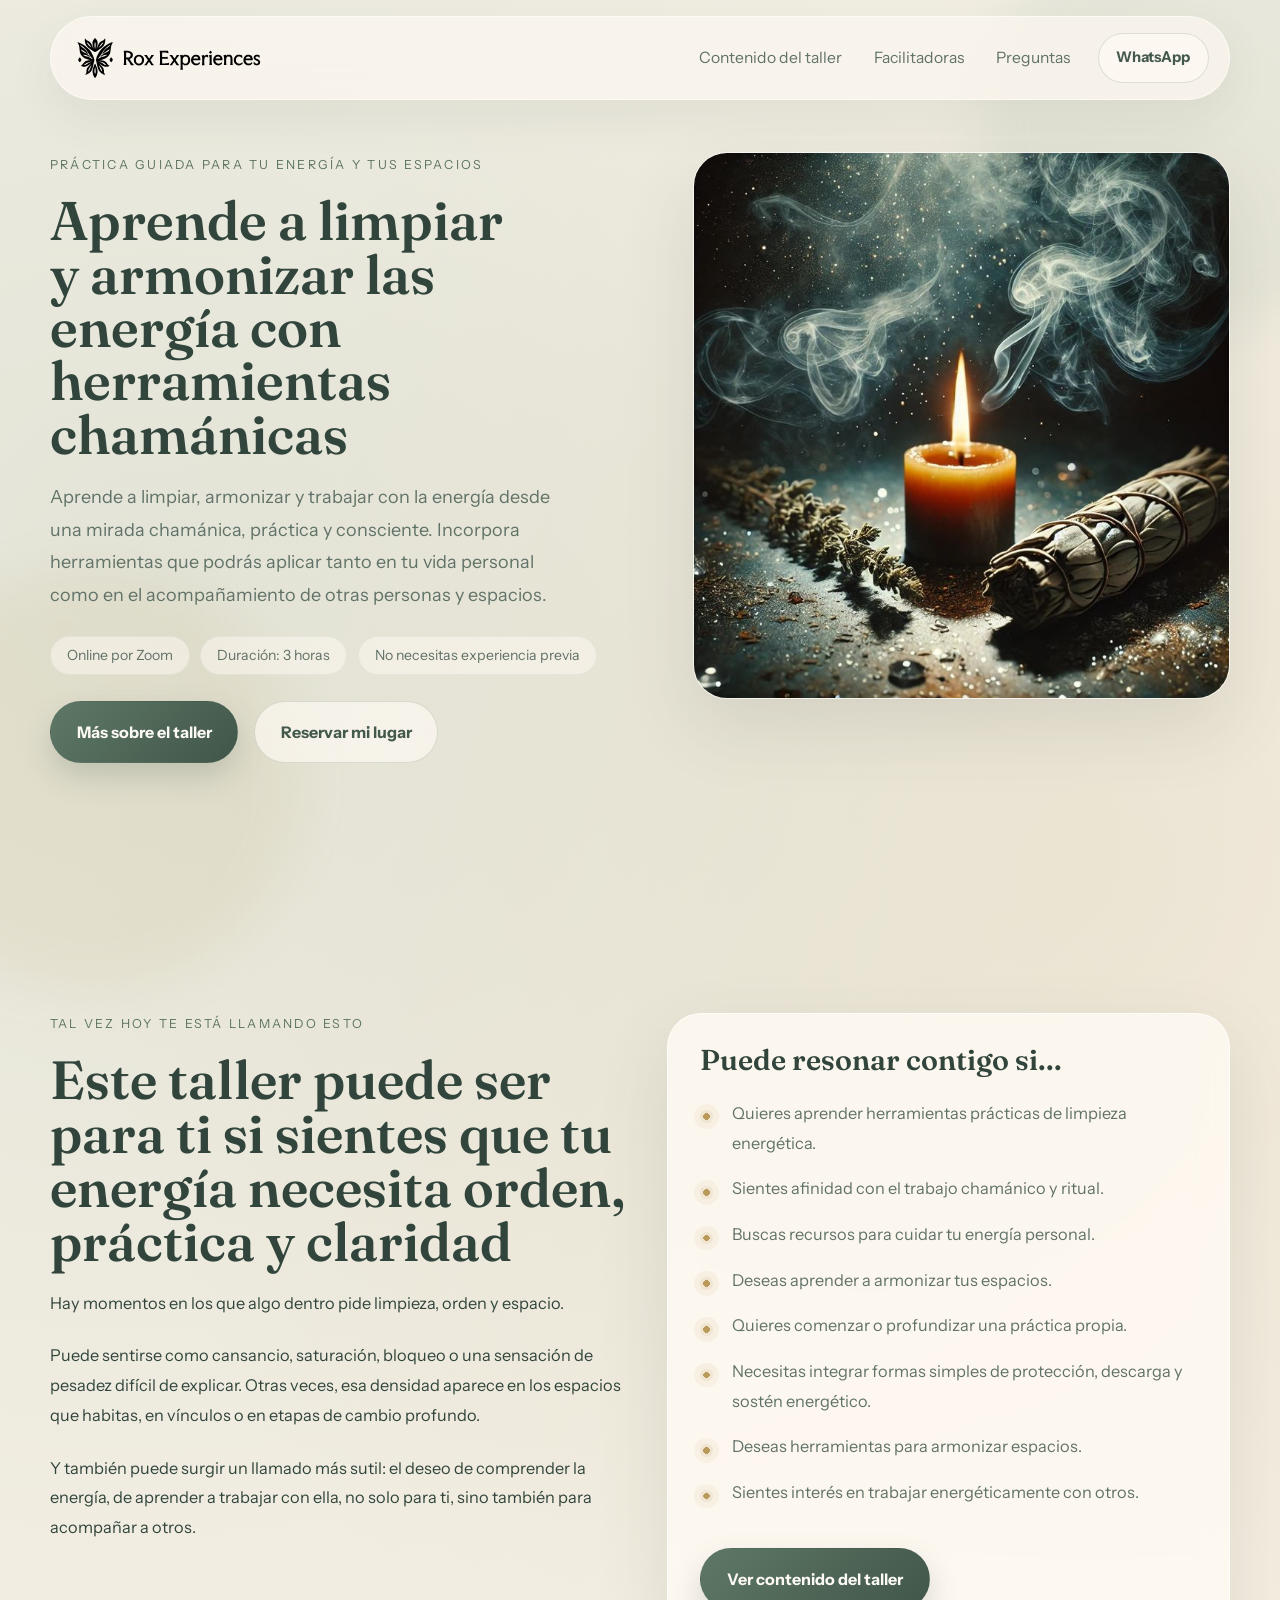
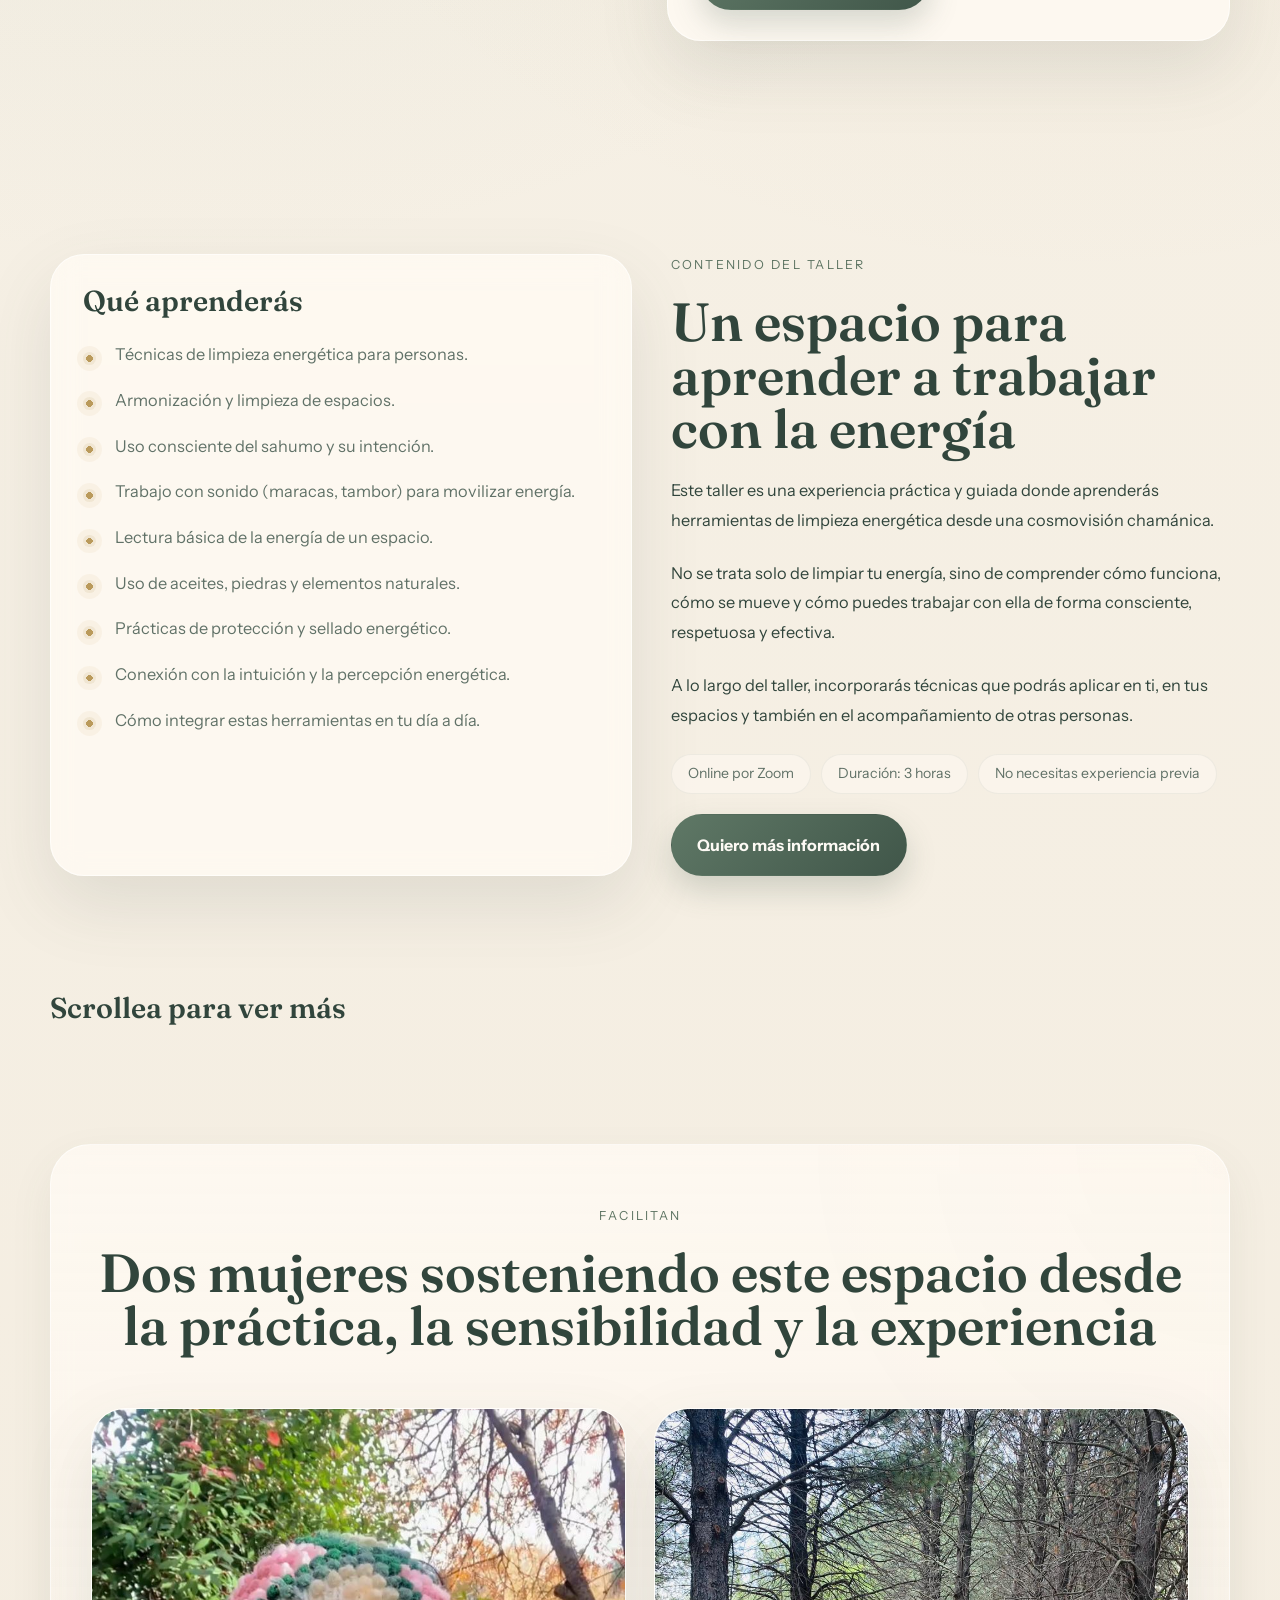
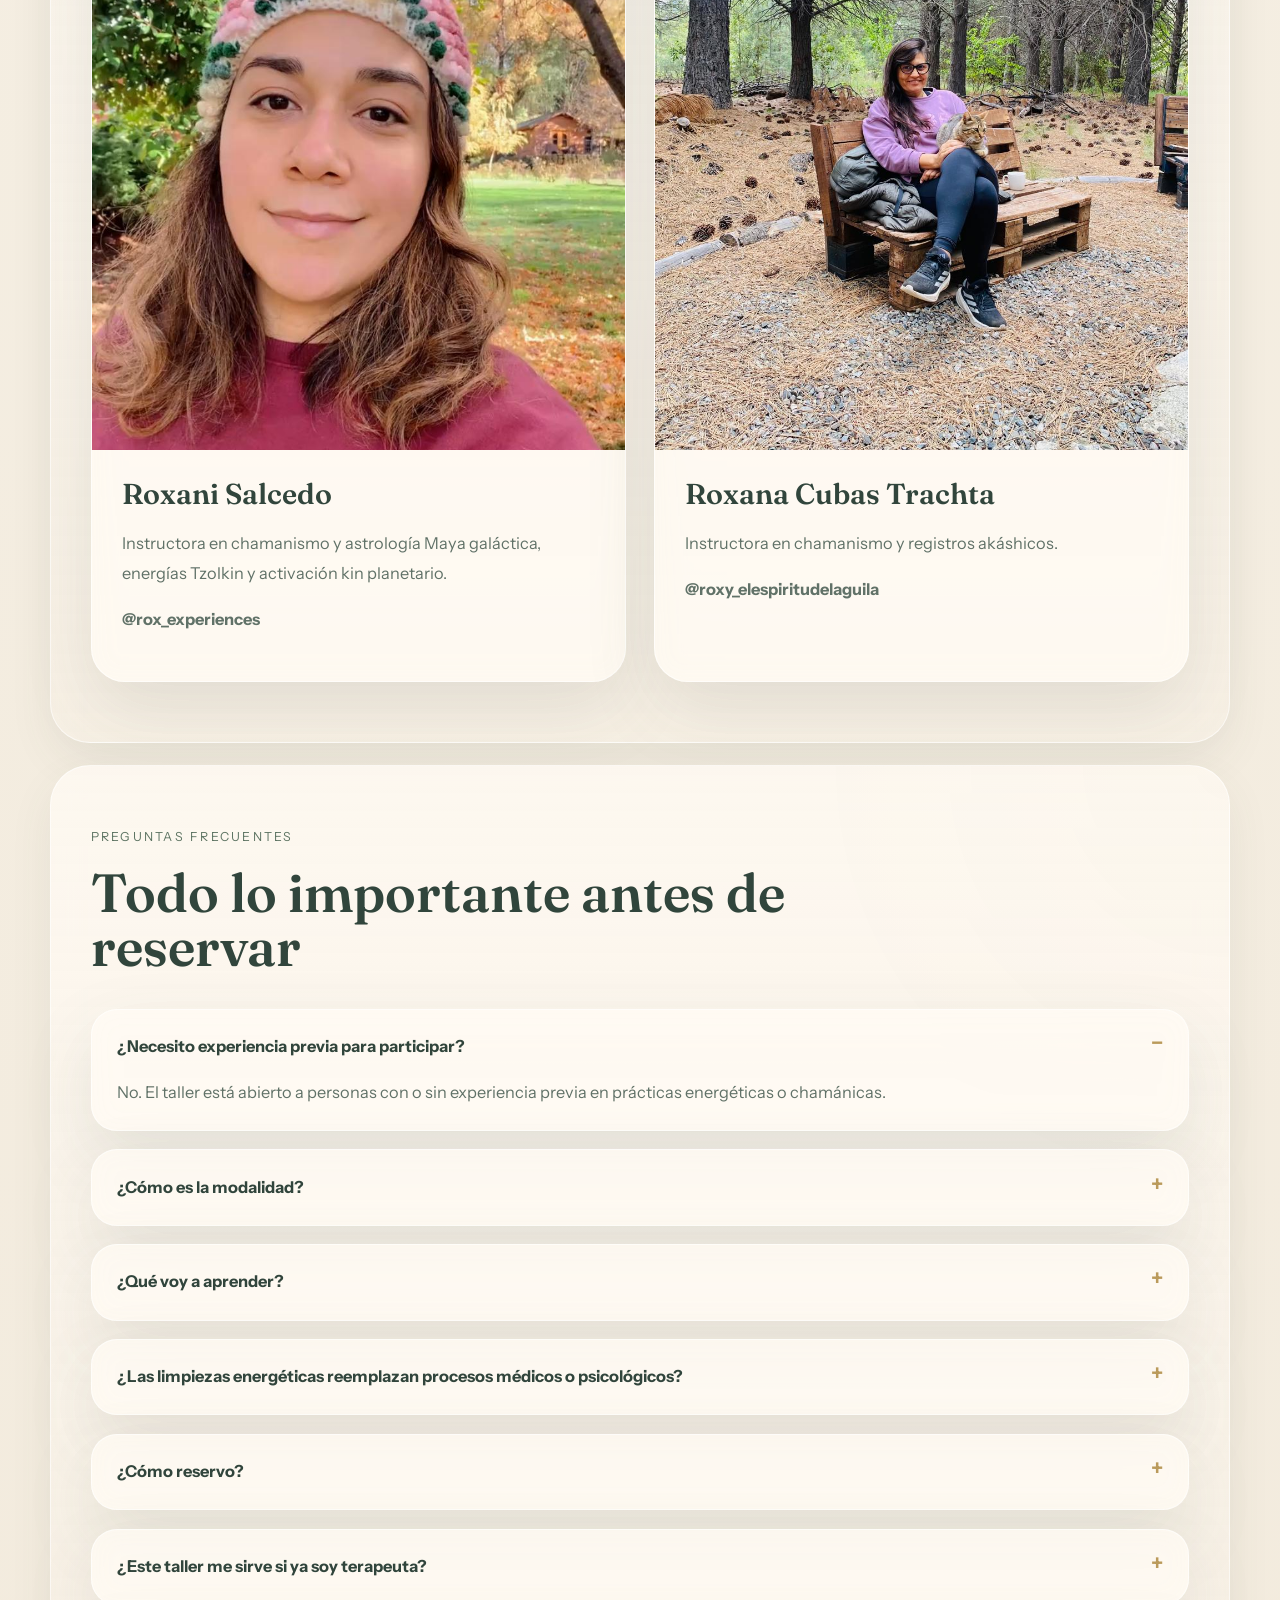
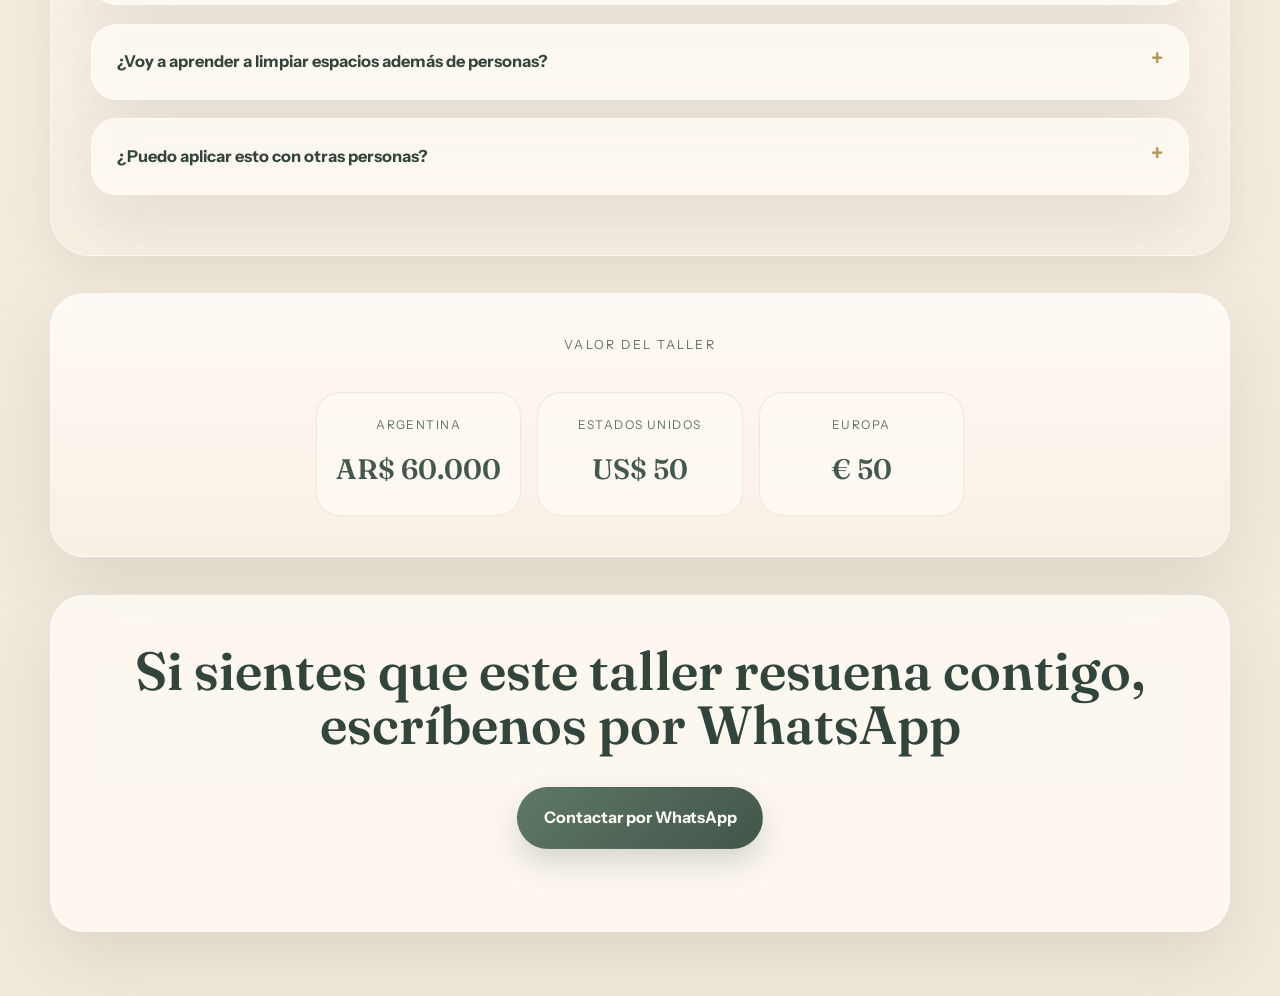
==== commit 290fd99b: "Update landing copy and FAQs" ====
--- a/index.html
+++ b/index.html
@@ -51,11 +51,12 @@
         <section class="hero section">
           <div class="hero-copy">
             <p class="eyebrow">Práctica guiada para tu energía y tus espacios</p>
-            <h1>Aprende a limpiar y armonizar tu energía con herramientas chamánicas</h1>
+            <h1>Aprende a limpiar y armonizar las energía con herramientas chamánicas</h1>
             <p class="lead">
-              Un taller online para incorporar recursos simples y poderosos con presencia,
-              intención y respeto, tanto para tu energía como para los espacios que
-              habitas.
+              Aprende a limpiar, armonizar y trabajar con la energía desde una mirada
+              chamánica, práctica y consciente. Incorpora herramientas que podrás aplicar
+              tanto en tu vida personal como en el acompañamiento de otras personas y
+              espacios.
             </p>
             <ul class="hero-highlights" aria-label="Datos del taller">
               <li>Online por Zoom</li>
@@ -91,14 +92,17 @@
               <p class="eyebrow">Tal vez hoy te está llamando esto</p>
               <h2>Este taller puede ser para ti si sientes que tu energía necesita orden, práctica y claridad</h2>
               <p>
-                Hay momentos en los que algo dentro pide limpieza, orden y espacio. A
-                veces se manifiesta como cansancio, saturación, bloqueo, confusión o una
-                sensación de pesadez difícil de explicar.
-              </p>
-              <p>
-                Este taller no busca imponerte fórmulas cerradas, sino acercarte recursos
-                de limpieza chamánica y energética para que puedas aplicarlos con respeto,
-                presencia y sentido en tu día a día.
+                Hay momentos en los que algo dentro pide limpieza, orden y espacio.
+              </p>
+              <p>
+                Puede sentirse como cansancio, saturación, bloqueo o una sensación de
+                pesadez difícil de explicar. Otras veces, esa densidad aparece en los
+                espacios que habitas, en vínculos o en etapas de cambio profundo.
+              </p>
+              <p>
+                Y también puede surgir un llamado más sutil: el deseo de comprender la
+                energía, de aprender a trabajar con ella, no solo para ti, sino también
+                para acompañar a otros.
               </p>
             </div>
             <aside class="detail-panel">
@@ -111,6 +115,8 @@
                   <li>Deseas aprender a armonizar tus espacios.</li>
                   <li>Quieres comenzar o profundizar una práctica propia.</li>
                   <li>Necesitas integrar formas simples de protección, descarga y sostén energético.</li>
+                  <li>Deseas herramientas para armonizar espacios.</li>
+                  <li>Sientes interés en trabajar energéticamente con otros.</li>
                 </ul>
               <a
                 class="button"
@@ -127,33 +133,36 @@
           <div class="detail-layout workshop-layout">
             <aside class="detail-panel detail-panel-wide">
               <div class="panel-block">
-                <h3>Qué veremos</h3>
+                <h3>Qué aprenderás</h3>
                 <ul class="check-list spacious-list">
-                  <li>Distintas formas de limpieza chamánica y energética.</li>
-                  <li>Limpieza de personas y armonización de espacios.</li>
+                  <li>Técnicas de limpieza energética para personas.</li>
+                  <li>Armonización y limpieza de espacios.</li>
                   <li>Uso consciente del sahumo y su intención.</li>
-                  <li>Trabajo con maracas y sonido como recurso de limpieza.</li>
-                  <li>Aceites y su función dentro del cuidado energético.</li>
-                  <li>Piedras y elementos de apoyo para armonizar.</li>
-                  <li>Formas simples de protección, descarga y sostén energético.</li>
-                  <li>Integración de prácticas en la vida cotidiana.</li>
+                  <li>Trabajo con sonido (maracas, tambor) para movilizar energía.</li>
+                  <li>Lectura básica de la energía de un espacio.</li>
+                  <li>Uso de aceites, piedras y elementos naturales.</li>
+                  <li>Prácticas de protección y sellado energético.</li>
+                  <li>Conexión con la intuición y la percepción energética.</li>
+                  <li>Cómo integrar estas herramientas en tu día a día.</li>
                 </ul>
               </div>
             </aside>
 
             <div class="detail-copy">
               <p class="eyebrow">Contenido del taller</p>
-              <h2>Taller online de limpieza chamánica</h2>
-              <p>
-                Este taller está pensado para quienes desean aprender herramientas de
-                limpieza energética y chamánica desde una mirada práctica, espiritual y
-                consciente. Es un espacio para comprender cómo armonizar la energía
-                personal y también la de los espacios que habitamos.
-              </p>
-              <p>
-                No se trata solo de aprender técnicas, sino de desarrollar una relación
-                más consciente con tu energía, tu intuición y tu forma de cuidar lo que
-                habitas.
+              <h2>Un espacio para aprender a trabajar con la energía</h2>
+              <p>
+                Este taller es una experiencia práctica y guiada donde aprenderás
+                herramientas de limpieza energética desde una cosmovisión chamánica.
+              </p>
+              <p>
+                No se trata solo de limpiar tu energía, sino de comprender cómo funciona,
+                cómo se mueve y cómo puedes trabajar con ella de forma consciente,
+                respetuosa y efectiva.
+              </p>
+              <p>
+                A lo largo del taller, incorporarás técnicas que podrás aplicar en ti, en
+                tus espacios y también en el acompañamiento de otras personas.
               </p>
             <ul style="margin-bottom: 20px;" class="hero-highlights" aria-label="Datos del taller">
               <li>Online por Zoom</li>
@@ -253,6 +262,23 @@
                 llevan a WhatsApp para recibir la información y reservar tu lugar.
               </p>
             </details>
+            <details>
+              <summary>¿Este taller me sirve si ya soy terapeuta?</summary>
+              <p>
+                Sí. Puedes integrar estas herramientas en tus sesiones y ampliar tu enfoque.
+              </p>
+            </details>
+            <details>
+              <summary>¿Voy a aprender a limpiar espacios además de personas?</summary>
+              <p>Sí. El taller incluye ambos enfoques.</p>
+            </details>
+            <details>
+              <summary>¿Puedo aplicar esto con otras personas?</summary>
+              <p>
+                Sí, el taller te brinda bases para comenzar a hacerlo de manera consciente
+                y respetuosa.
+              </p>
+            </details>
           </div>
         </section>
         <section class="section pricing-section" id="valor">
